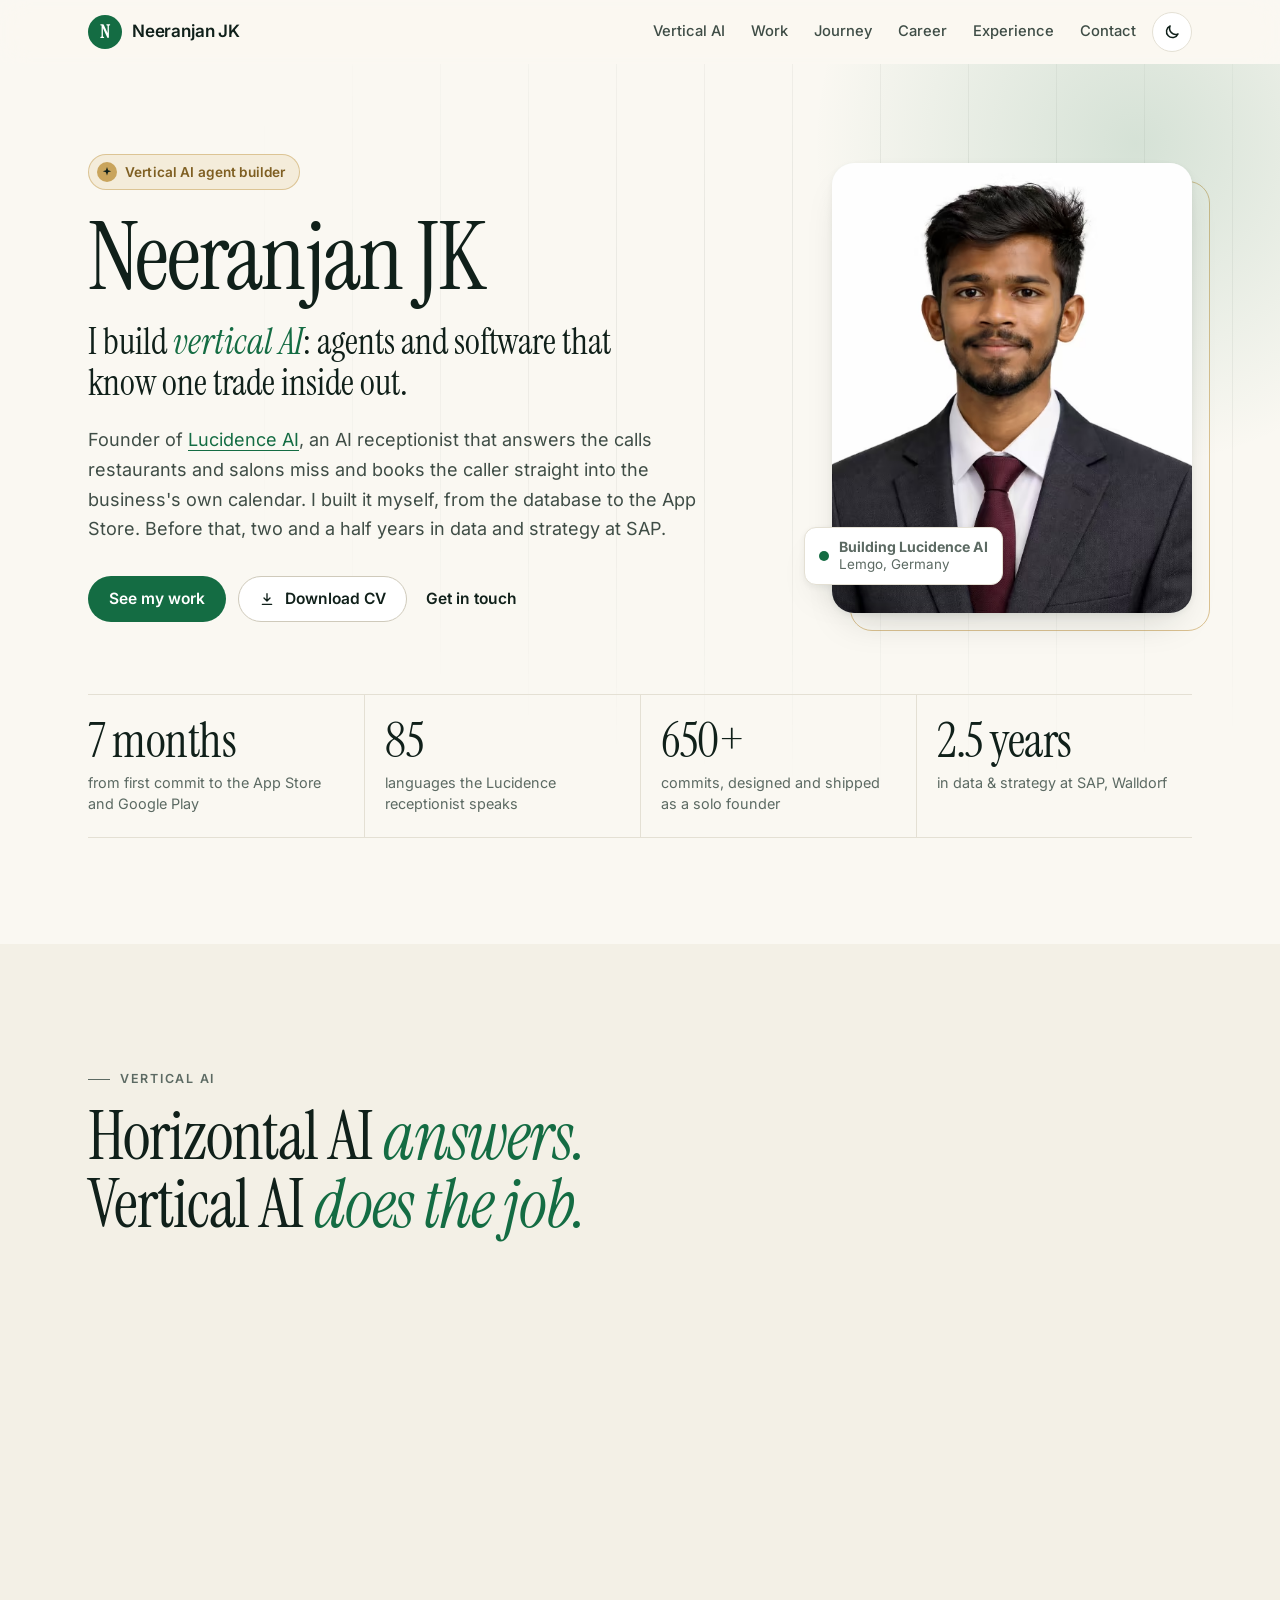
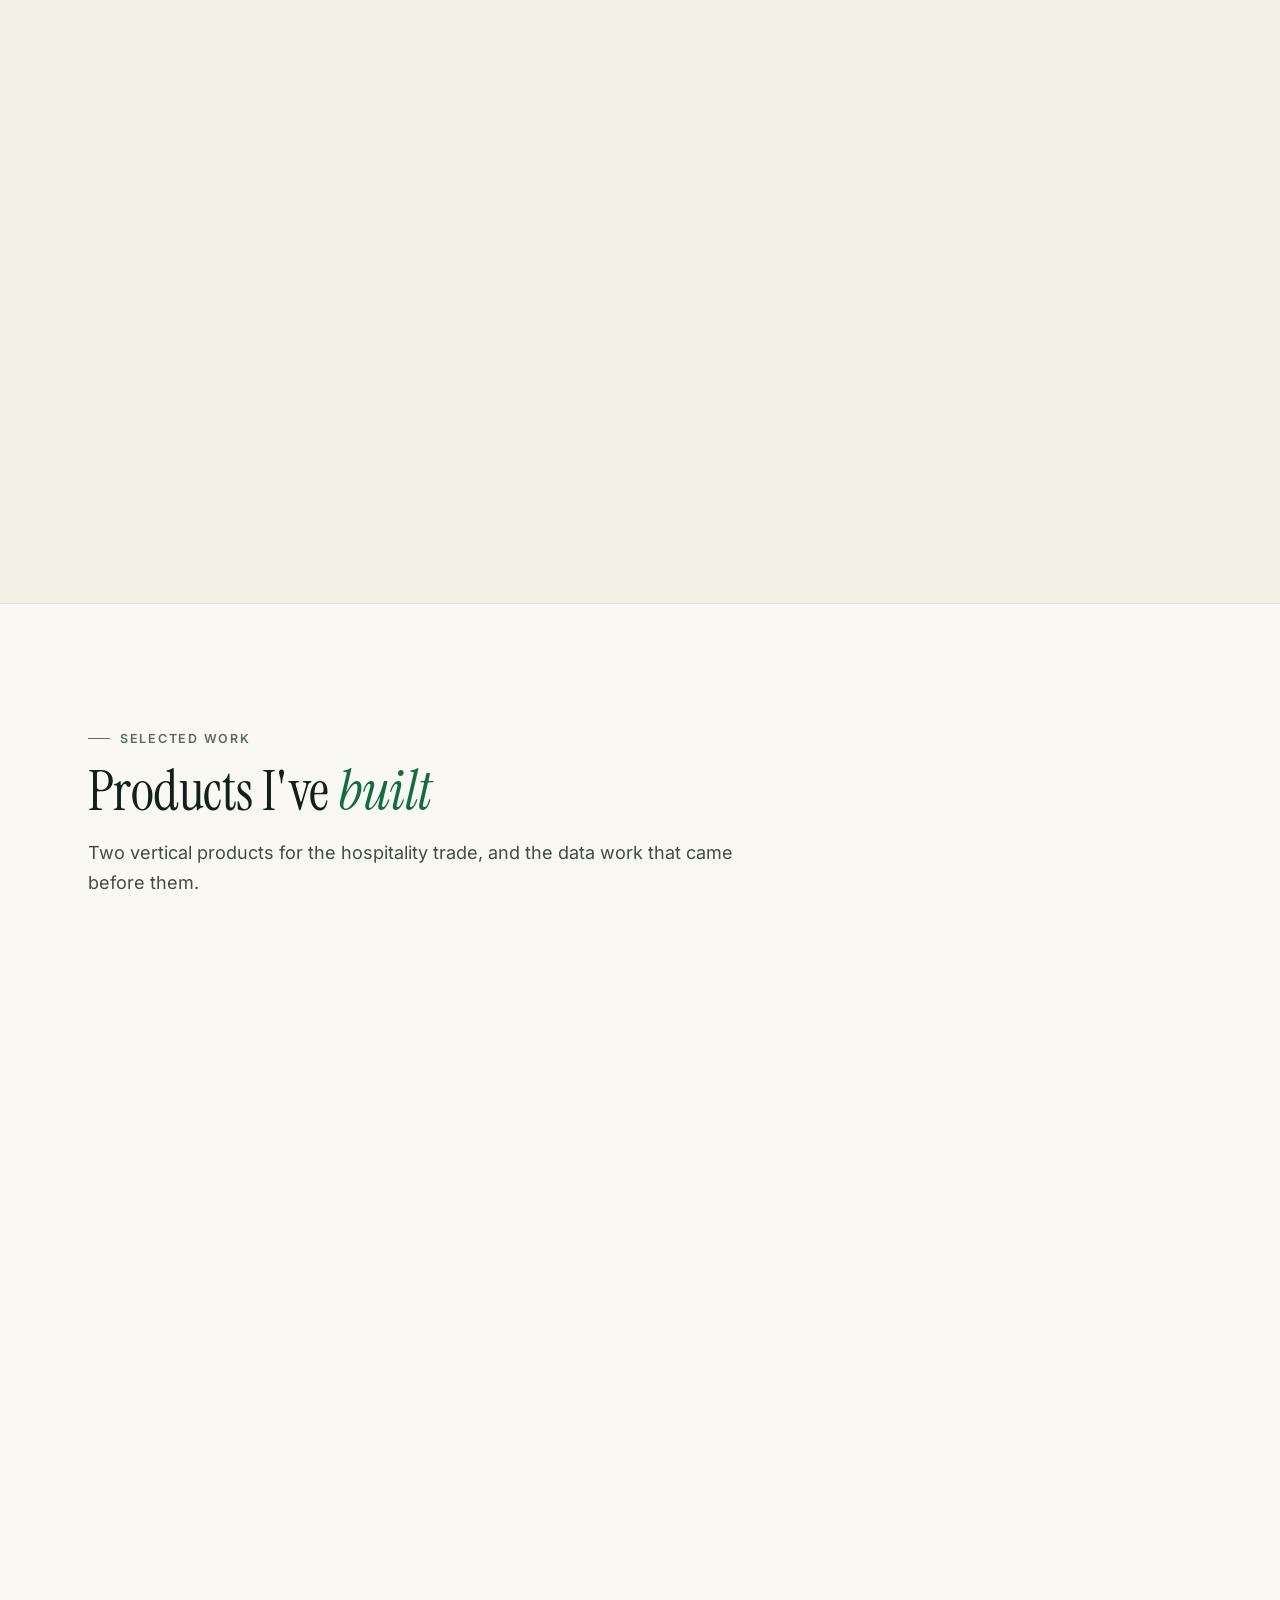
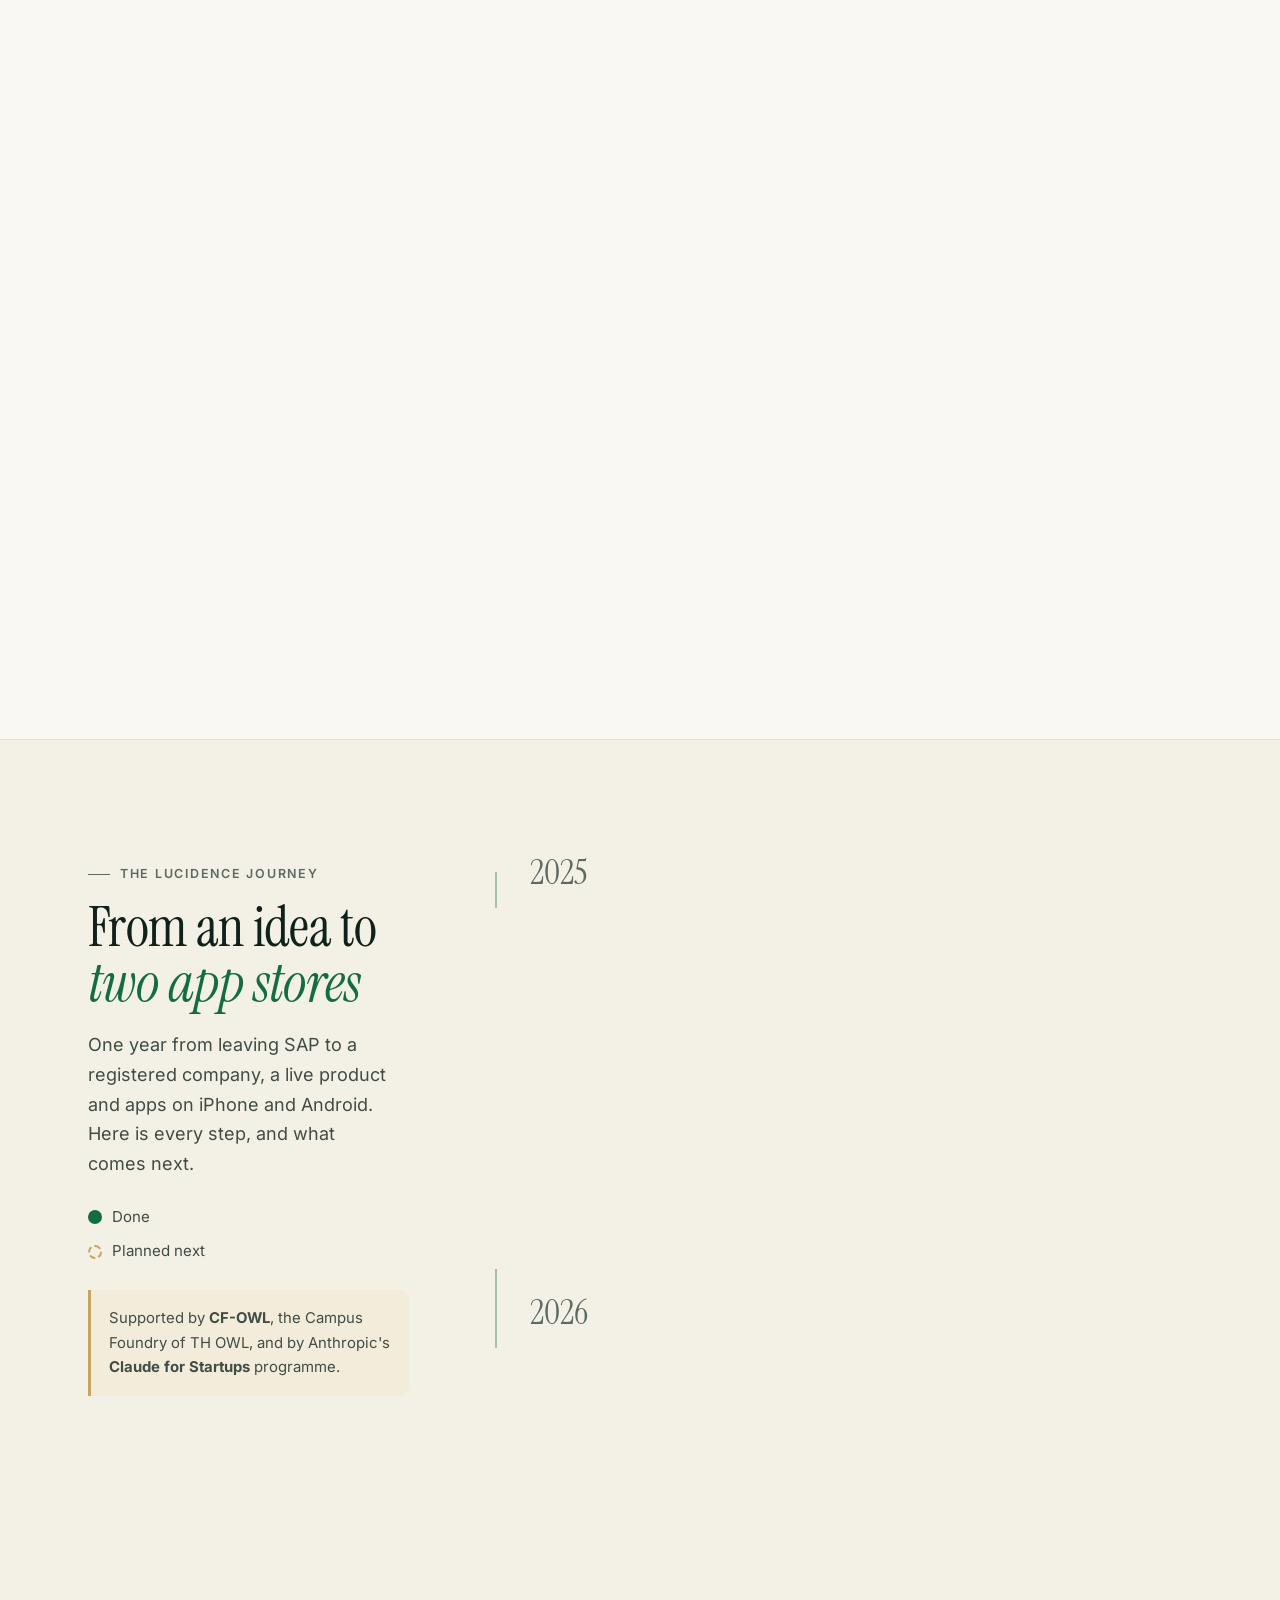
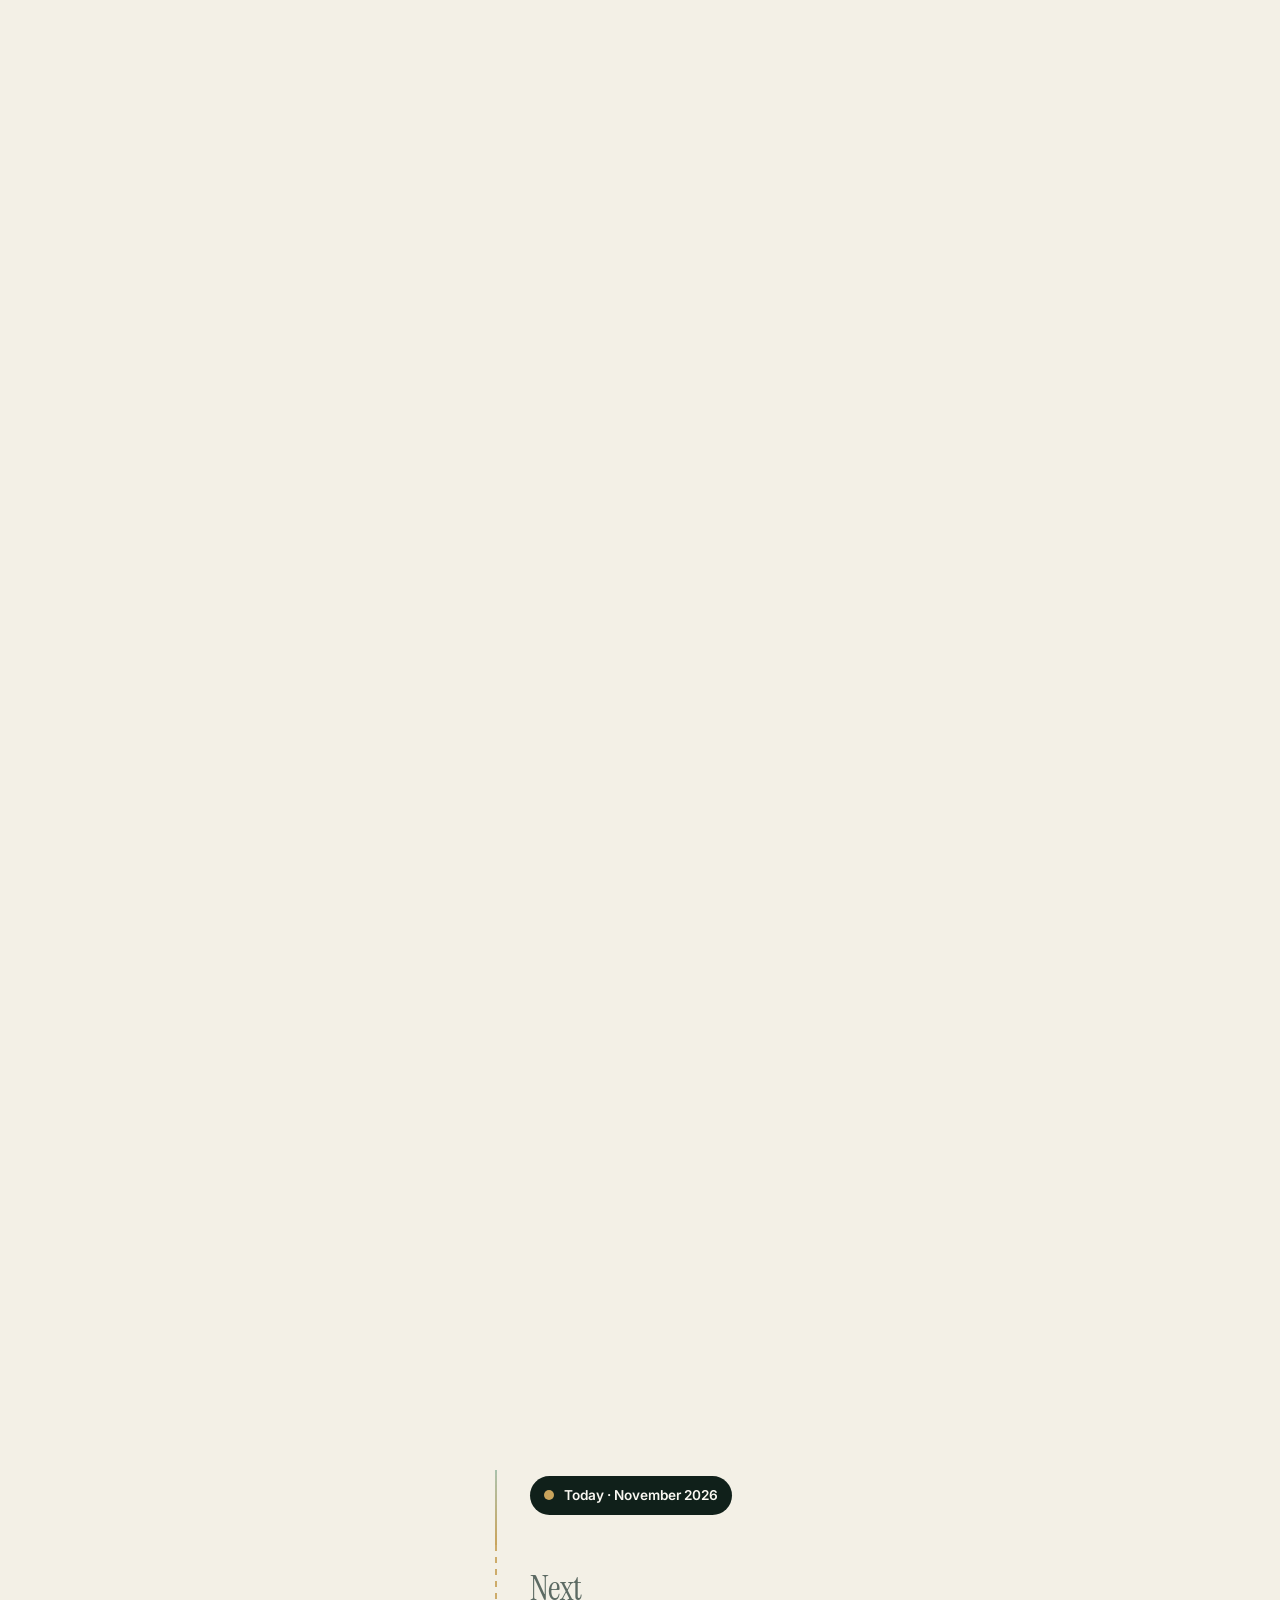
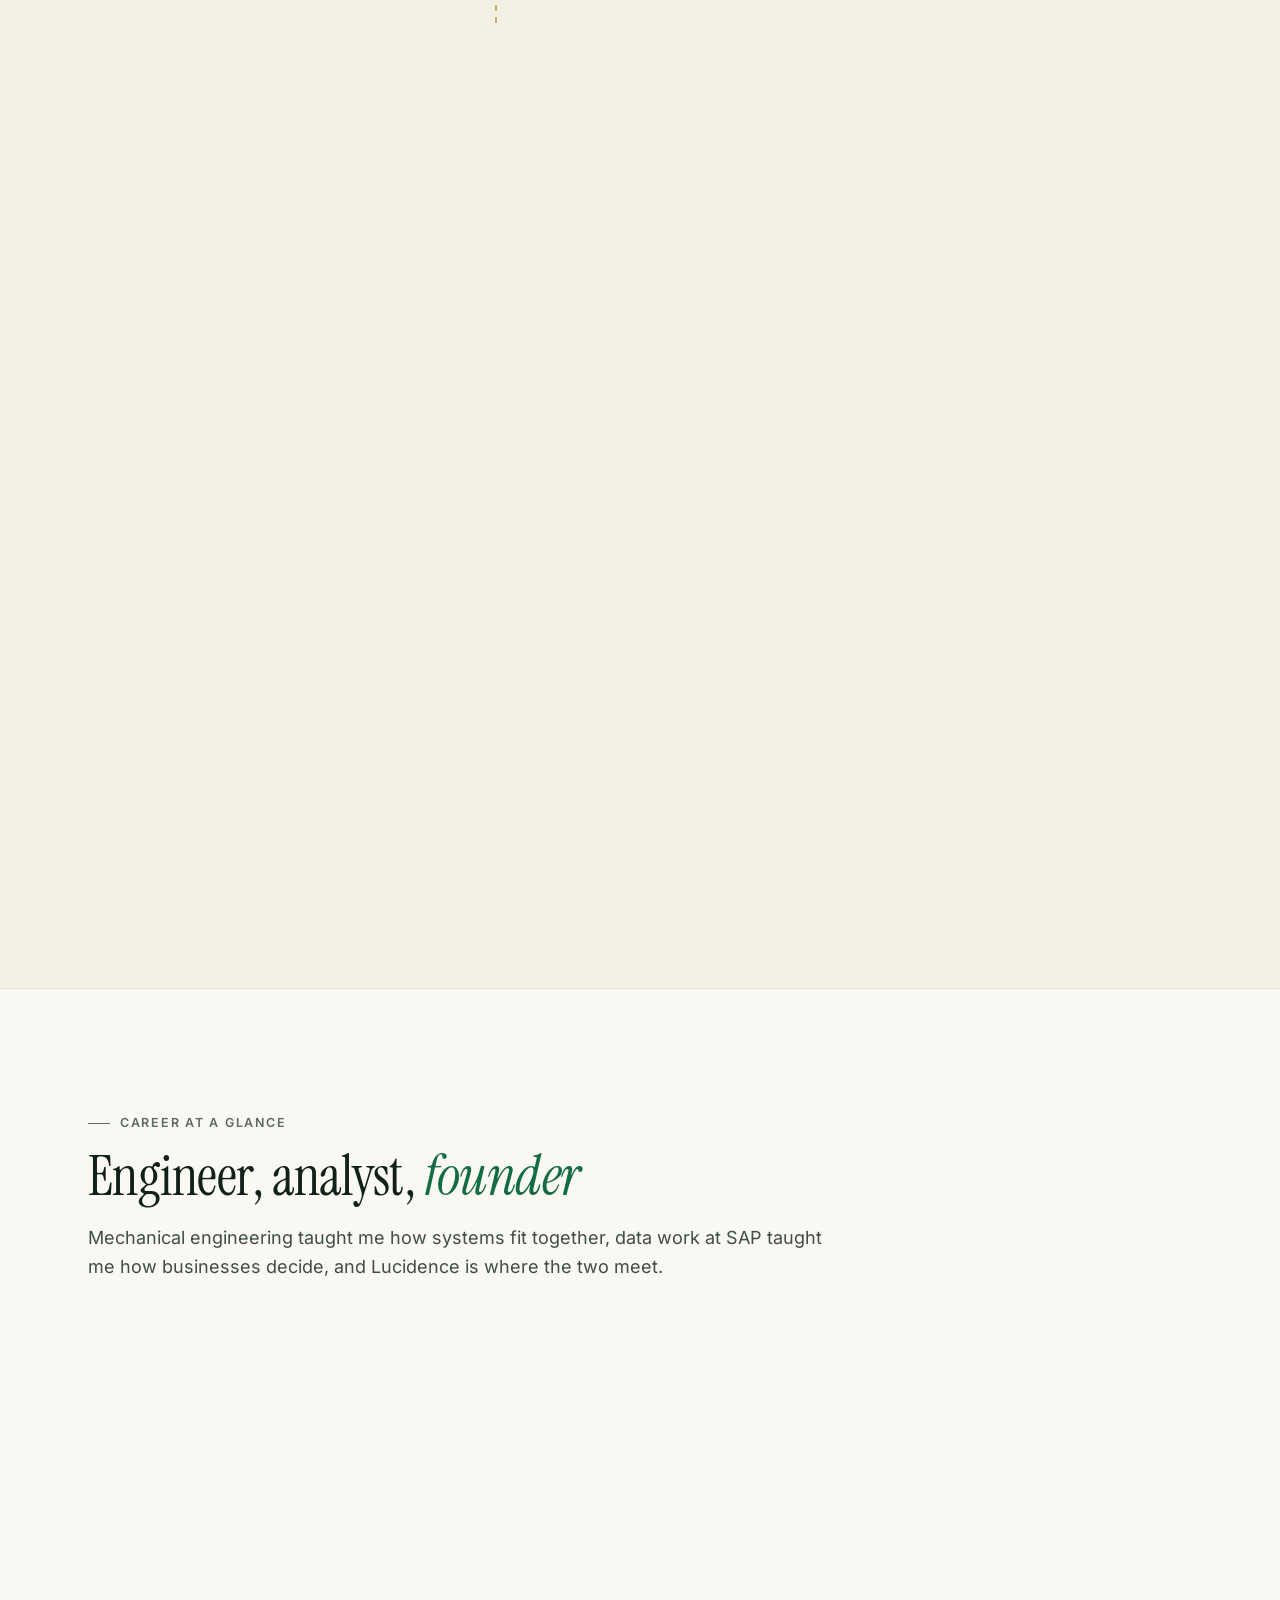
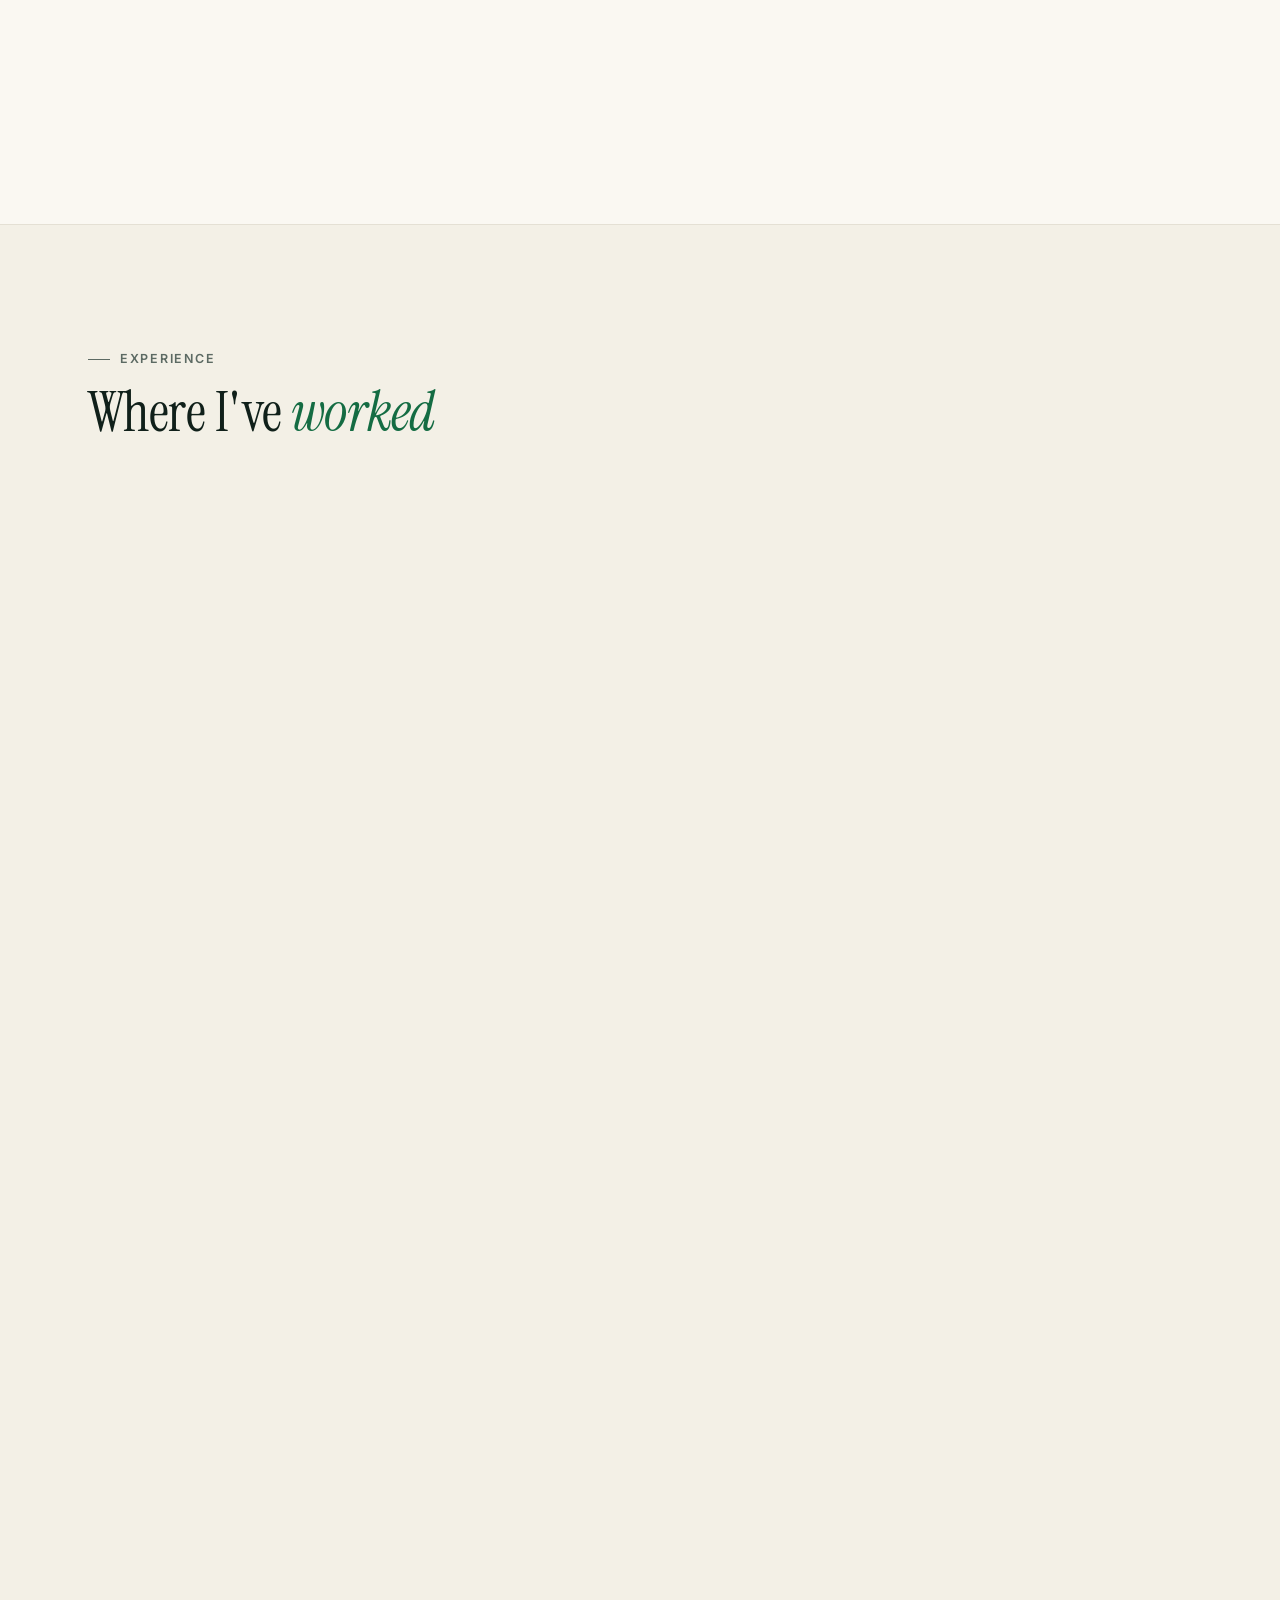
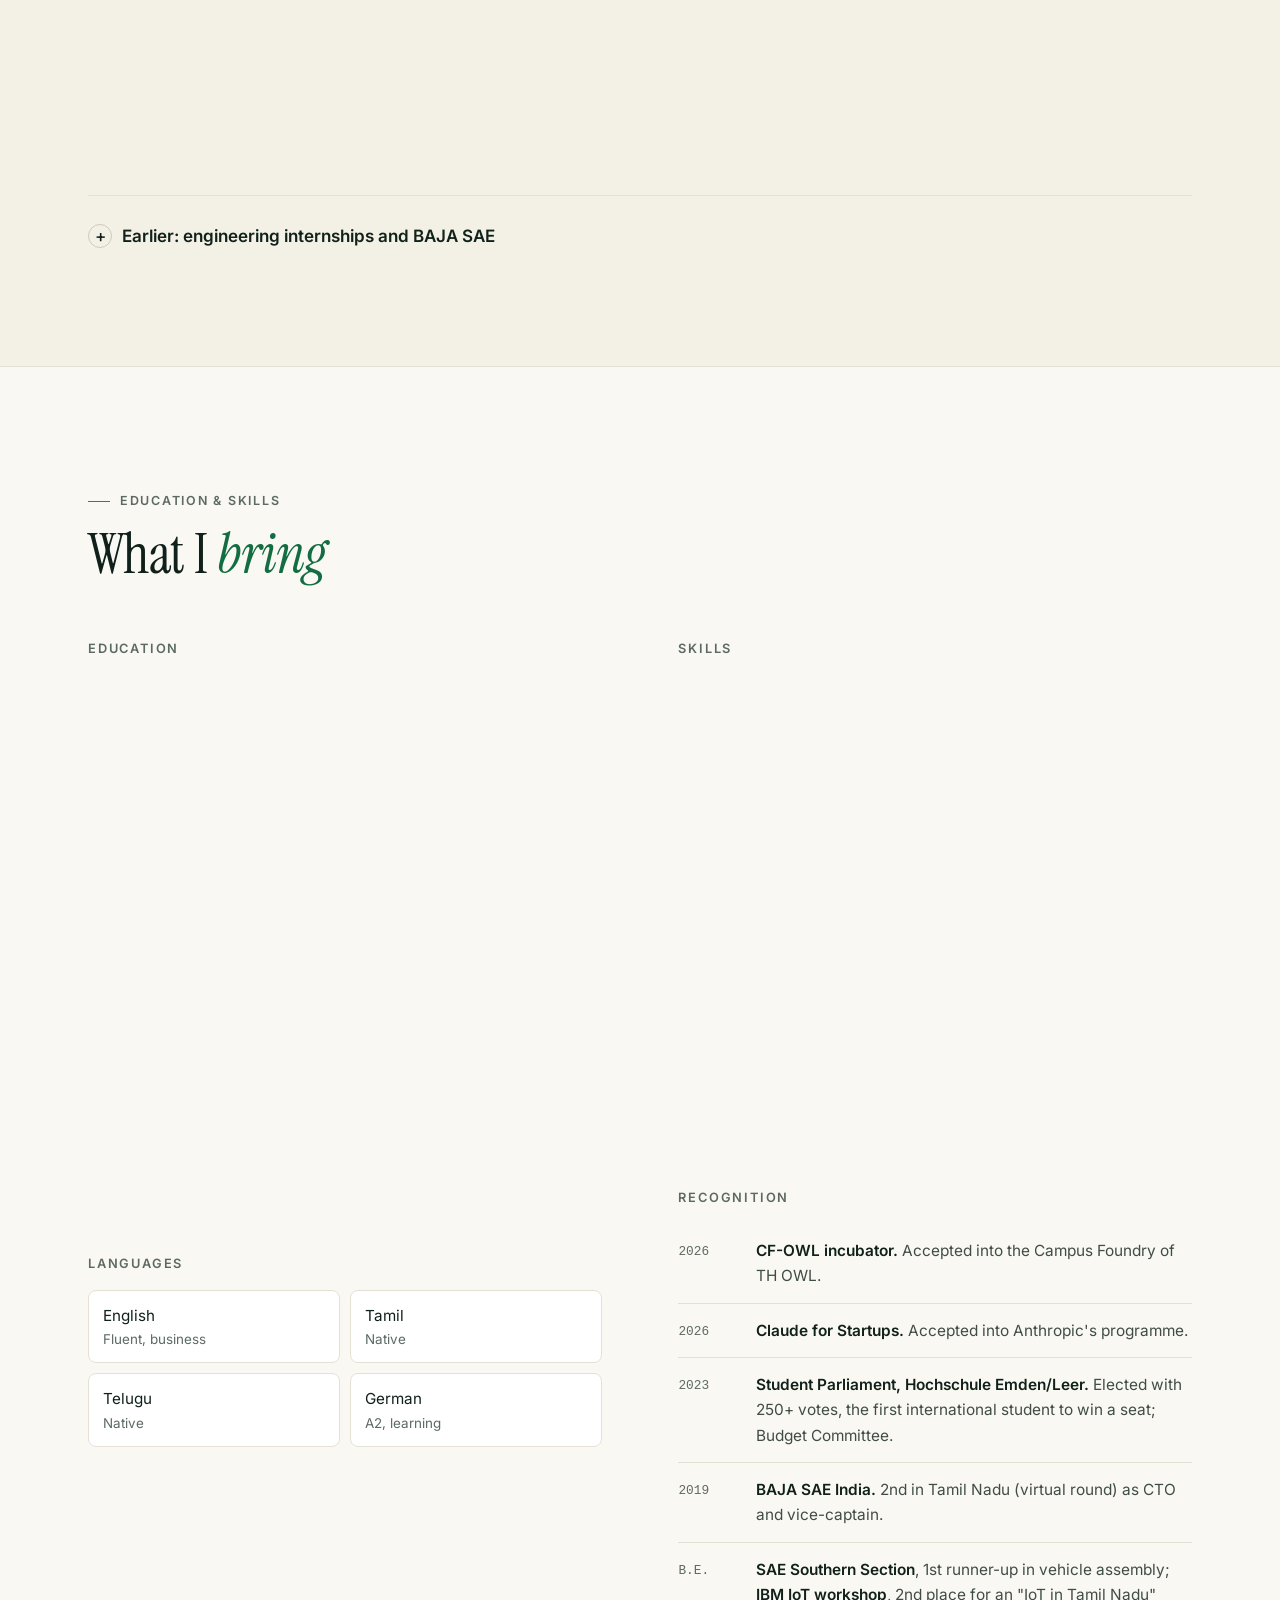
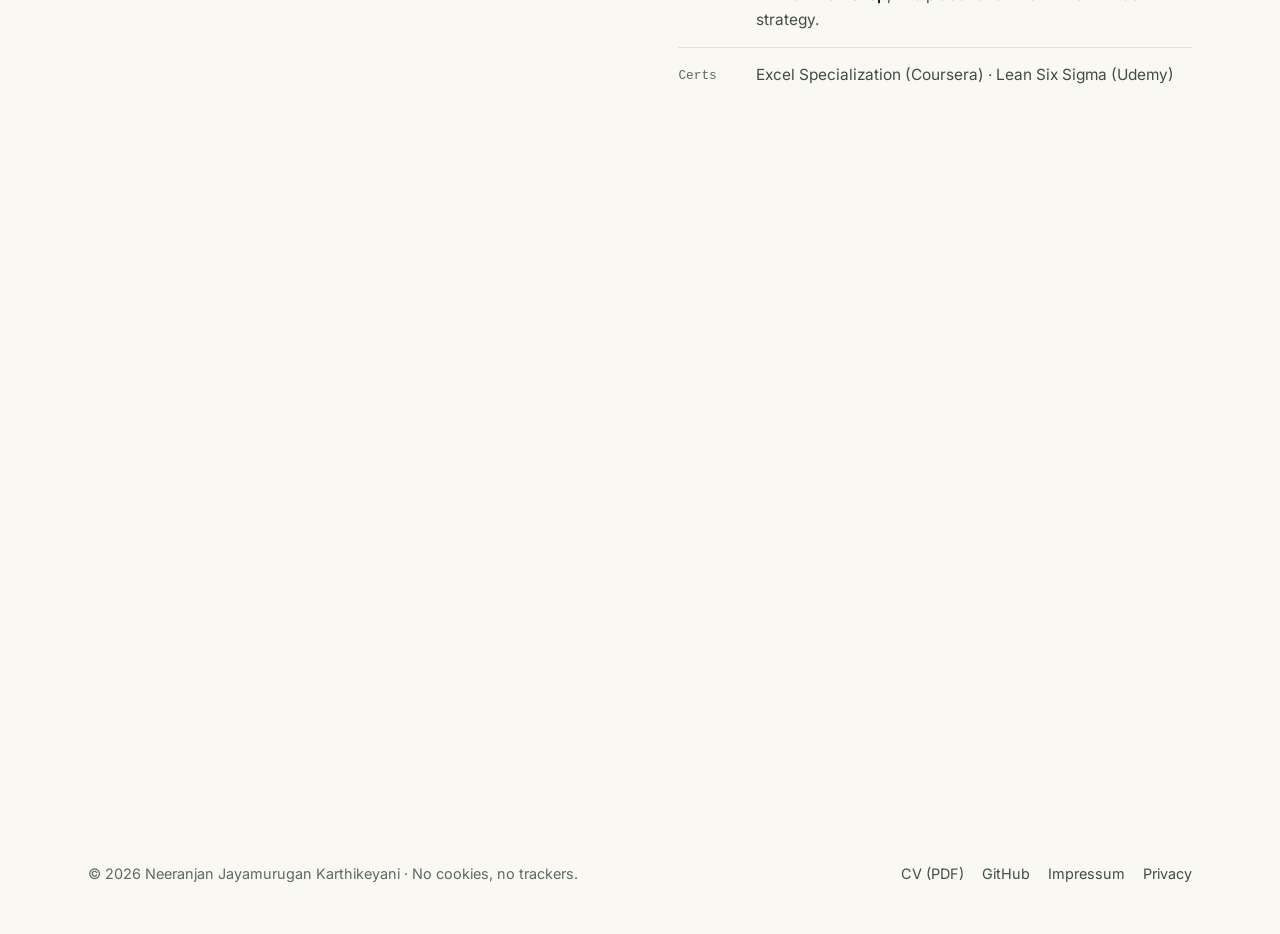
==== index.html @ 4ae1a938 "Portfolio site: vertical AI positioning, Lucidence timeline, career chart, CV Static HTML/CSS/JS for" ====
<!doctype html>
<html lang="en">
<head>
  <meta charset="utf-8">
  <meta name="viewport" content="width=device-width, initial-scale=1, viewport-fit=cover">
  <meta http-equiv="Content-Security-Policy" content="default-src 'none'; script-src 'self' 'sha256-ST+iMlYEYg/RgcJoR2MefM9xcEwOwwa83m+/302eD9g='; style-src 'self'; img-src 'self'; font-src 'self'; manifest-src 'self'; connect-src 'self'; base-uri 'none'; form-action 'none'">
  <meta name="referrer" content="strict-origin-when-cross-origin">
  <title>Neeranjan JK — Founder of Lucidence AI · Vertical AI builder</title>
  <meta name="description" content="Neeranjan JK, founder of Lucidence AI, builds vertical AI: agents that answer a business's missed calls and book them into its own calendar. Ex-SAP data analyst in Germany.">
  <meta name="author" content="Neeranjan Jayamurugan Karthikeyani">
  <link rel="canonical" href="https://jkneeranjan.github.io/">
  <meta name="color-scheme" content="light dark">
  <meta name="theme-color" content="#faf8f2" media="(prefers-color-scheme: light)">
  <meta name="theme-color" content="#0c1410" media="(prefers-color-scheme: dark)">
  <script>(function(){var d=document.documentElement;d.classList.add('js');try{var t=localStorage.getItem('theme');if(t==='light'||t==='dark'){d.setAttribute('data-theme',t);}}catch(e){}})();</script>

  <meta property="og:type" content="profile">
  <meta property="og:site_name" content="Neeranjan JK">
  <meta property="og:title" content="Neeranjan JK — Founder of Lucidence AI · Vertical AI builder">
  <meta property="og:description" content="I build vertical AI: agents and software that know one trade inside out. Lucidence answers the calls restaurants and salons miss and books them into their own calendar.">
  <meta property="og:url" content="https://jkneeranjan.github.io/">
  <meta property="og:image" content="https://jkneeranjan.github.io/assets/img/og.png">
  <meta property="og:image:width" content="1200">
  <meta property="og:image:height" content="630">
  <meta property="og:image:alt" content="Neeranjan JK — Founder of Lucidence AI, vertical AI builder">
  <meta property="og:locale" content="en_GB">
  <meta property="profile:first_name" content="Neeranjan">
  <meta property="profile:last_name" content="Jayamurugan Karthikeyani">
  <meta name="twitter:card" content="summary_large_image">
  <meta name="twitter:title" content="Neeranjan JK — Founder of Lucidence AI · Vertical AI builder">
  <meta name="twitter:description" content="Vertical AI, built end to end: Lucidence answers the calls restaurants and salons miss and books them.">
  <meta name="twitter:image" content="https://jkneeranjan.github.io/assets/img/og.png">

  <link rel="icon" href="favicon.svg" type="image/svg+xml">
  <link rel="icon" href="favicon-32.png" sizes="32x32" type="image/png">
  <link rel="apple-touch-icon" href="apple-touch-icon.png">
  <link rel="manifest" href="site.webmanifest">

  <link rel="preload" href="assets/fonts/inter-latin-wght.woff2" as="font" type="font/woff2" crossorigin>
  <link rel="preload" href="assets/fonts/instrument-serif-latin-400-normal.woff2" as="font" type="font/woff2" crossorigin>
  <link rel="stylesheet" href="assets/css/site.css">
  <script src="assets/js/site.js" defer></script>

  <script type="application/ld+json">
  {
    "@context": "https://schema.org",
    "@graph": [
      {
        "@type": "ProfilePage",
        "@id": "https://jkneeranjan.github.io/#page",
        "url": "https://jkneeranjan.github.io/",
        "name": "Neeranjan JK — Founder of Lucidence AI · Vertical AI builder",
        "inLanguage": "en",
        "dateModified": "2026-11-02",
        "mainEntity": { "@id": "https://jkneeranjan.github.io/#person" }
      },
      {
        "@type": "Person",
        "@id": "https://jkneeranjan.github.io/#person",
        "name": "Neeranjan Jayamurugan Karthikeyani",
        "alternateName": "Neeranjan JK",
        "givenName": "Neeranjan",
        "familyName": "Jayamurugan Karthikeyani",
        "jobTitle": "Founder & Managing Director",
        "description": "Founder of Lucidence AI and builder of vertical AI agents and SaaS for service businesses.",
        "url": "https://jkneeranjan.github.io/",
        "image": "https://jkneeranjan.github.io/assets/img/neeranjan-500.jpg",
        "email": "mailto:jkneeranjan@gmail.com",
        "address": { "@type": "PostalAddress", "addressLocality": "Lemgo", "addressCountry": "DE" },
        "worksFor": { "@id": "https://jkneeranjan.github.io/#lucidence" },
        "alumniOf": [
          { "@type": "CollegeOrUniversity", "name": "Hochschule Emden/Leer" },
          { "@type": "CollegeOrUniversity", "name": "Anna University" }
        ],
        "knowsAbout": ["Vertical AI", "Voice AI agents", "Vertical SaaS", "Large language models", "TypeScript", "PostgreSQL", "Business intelligence", "Machine-learning forecasting", "Power BI", "GDPR"],
        "knowsLanguage": ["en", "ta", "te", "de"],
        "sameAs": [
          "https://www.linkedin.com/in/neeranjan-jk/",
          "https://github.com/jkneeranjan"
        ]
      },
      {
        "@type": "Organization",
        "@id": "https://jkneeranjan.github.io/#lucidence",
        "name": "Lucidence AI UG (haftungsbeschränkt)",
        "alternateName": "Lucidence AI",
        "url": "https://lucidence.ai/",
        "foundingDate": "2026-08-31",
        "founder": { "@id": "https://jkneeranjan.github.io/#person" }
      }
    ]
  }
  </script>
</head>
<body>
  <a class="skip-link" href="#main">Skip to content</a>

  <svg width="0" height="0" class="visually-hidden" aria-hidden="true" focusable="false">
    <defs>
      <symbol id="i-arrow" viewBox="0 0 24 24"><path fill="none" stroke="currentColor" stroke-width="2" stroke-linecap="round" stroke-linejoin="round" d="M7 17 17 7M8 7h9v9"/></symbol>
      <symbol id="i-download" viewBox="0 0 24 24"><path fill="none" stroke="currentColor" stroke-width="2" stroke-linecap="round" stroke-linejoin="round" d="M12 4v11m0 0-4.5-4.5M12 15l4.5-4.5M5 20h14"/></symbol>
      <symbol id="i-mail" viewBox="0 0 24 24"><g fill="none" stroke="currentColor" stroke-width="2" stroke-linecap="round" stroke-linejoin="round"><rect x="3" y="5" width="18" height="14" rx="2"/><path d="m4 7 8 6 8-6"/></g></symbol>
      <symbol id="i-linkedin" viewBox="0 0 24 24"><path fill="currentColor" d="M4.98 3.5a2.5 2.5 0 1 1 0 5 2.5 2.5 0 0 1 0-5ZM3 9.75h4v11H3v-11Zm6.5 0h3.83v1.5h.06c.53-1 1.84-2.06 3.79-2.06 4.05 0 4.8 2.67 4.8 6.13v5.43h-4v-4.82c0-1.15-.02-2.63-1.6-2.63-1.6 0-1.85 1.25-1.85 2.55v4.9h-4.03v-11Z"/></symbol>
      <symbol id="i-github" viewBox="0 0 24 24"><path fill="currentColor" d="M12 2a10 10 0 0 0-3.16 19.49c.5.09.68-.22.68-.48v-1.7c-2.78.6-3.37-1.34-3.37-1.34-.45-1.16-1.11-1.47-1.11-1.47-.91-.62.07-.6.07-.6 1 .07 1.53 1.03 1.53 1.03.9 1.52 2.34 1.08 2.91.83.09-.65.35-1.08.63-1.33-2.22-.25-4.55-1.11-4.55-4.94 0-1.09.39-1.98 1.03-2.68-.1-.25-.45-1.27.1-2.64 0 0 .84-.27 2.75 1.02a9.56 9.56 0 0 1 5 0c1.91-1.29 2.75-1.02 2.75-1.02.55 1.37.2 2.39.1 2.64.64.7 1.03 1.59 1.03 2.68 0 3.84-2.34 4.68-4.57 4.93.36.31.68.92.68 1.85v2.74c0 .27.18.58.69.48A10 10 0 0 0 12 2Z"/></symbol>
      <symbol id="i-sun" viewBox="0 0 24 24"><g fill="none" stroke="currentColor" stroke-width="2" stroke-linecap="round"><circle cx="12" cy="12" r="4"/><path d="M12 2v2M12 20v2M4.93 4.93l1.41 1.41M17.66 17.66l1.41 1.41M2 12h2M20 12h2M4.93 19.07l1.41-1.41M17.66 6.34l1.41-1.41"/></g></symbol>
      <symbol id="i-moon" viewBox="0 0 24 24"><path fill="none" stroke="currentColor" stroke-width="2" stroke-linecap="round" stroke-linejoin="round" d="M20 14.5A8 8 0 0 1 9.5 4a8 8 0 1 0 10.5 10.5Z"/></symbol>
      <symbol id="i-menu" viewBox="0 0 24 24"><path fill="none" stroke="currentColor" stroke-width="2" stroke-linecap="round" d="M4 7h16M4 12h16M4 17h16"/></symbol>
      <symbol id="i-phone" viewBox="0 0 24 24"><path fill="none" stroke="currentColor" stroke-width="2" stroke-linecap="round" stroke-linejoin="round" d="M5 4h4l2 5-2.5 1.5a11 11 0 0 0 5 5L15 13l5 2v4a2 2 0 0 1-2 2A16 16 0 0 1 3 6a2 2 0 0 1 2-2Z"/></symbol>
      <symbol id="i-spark" viewBox="0 0 24 24"><path fill="currentColor" d="M12 2l2.2 6.3L20.5 10.5l-6.3 2.2L12 19l-2.2-6.3L3.5 10.5l6.3-2.2L12 2Z"/></symbol>
      <symbol id="i-calendar" viewBox="0 0 24 24"><g fill="none" stroke="currentColor" stroke-width="2" stroke-linecap="round" stroke-linejoin="round"><rect x="3" y="5" width="18" height="16" rx="2"/><path d="M16 3v4M8 3v4M3 10h18"/></g></symbol>
      <symbol id="i-message" viewBox="0 0 24 24"><path fill="none" stroke="currentColor" stroke-width="2" stroke-linecap="round" stroke-linejoin="round" d="M21 12a8 8 0 0 1-11.6 7.1L4 20l1-4.6A8 8 0 1 1 21 12Z"/></symbol>
      <symbol id="i-mobile" viewBox="0 0 24 24"><g fill="none" stroke="currentColor" stroke-width="2" stroke-linecap="round" stroke-linejoin="round"><rect x="6" y="2" width="12" height="20" rx="2.5"/><path d="M11 18h2"/></g></symbol>
      <symbol id="i-receipt" viewBox="0 0 24 24"><path fill="none" stroke="currentColor" stroke-width="2" stroke-linecap="round" stroke-linejoin="round" d="M6 2h12v20l-3-2-3 2-3-2-3 2V2Zm3 6h6m-6 4h6m-6 4h4"/></symbol>
      <symbol id="i-wave" viewBox="0 0 24 24"><path fill="none" stroke="currentColor" stroke-width="2" stroke-linecap="round" d="M3 12h2M7 8v8M11 5v14M15 8v8M19 10v4M21 12h0"/></symbol>
    </defs>
  </svg>

  <header class="site-header" id="top">
    <div class="container">
      <a class="brand" href="#main" aria-label="Neeranjan JK — back to top">
        <span class="brand-mark" aria-hidden="true">N</span>
        <span>Neeranjan JK</span>
      </a>
      <nav class="nav" aria-label="Main">
        <ul class="nav-list" id="nav-list">
          <li><a href="#vertical">Vertical AI</a></li>
          <li><a href="#work">Work</a></li>
          <li><a href="#journey">Journey</a></li>
          <li><a href="#career">Career</a></li>
          <li><a href="#experience">Experience</a></li>
          <li><a href="#contact">Contact</a></li>
        </ul>
        <button class="icon-btn theme-toggle" type="button" aria-label="Switch to dark theme">
          <svg class="icon-moon" aria-hidden="true"><use href="#i-moon"/></svg>
          <svg class="icon-sun" aria-hidden="true"><use href="#i-sun"/></svg>
        </button>
        <button class="icon-btn menu-toggle" type="button" aria-expanded="false" aria-controls="nav-list" aria-label="Open menu">
          <svg aria-hidden="true"><use href="#i-menu"/></svg>
        </button>
      </nav>
    </div>
  </header>

  <main id="main">
    <!-- ============ HERO ============ -->
    <section class="hero" aria-labelledby="hero-title">
      <div class="container">
        <div class="hero-grid">
          <div>
            <span class="badge"><span class="badge-dot" aria-hidden="true"><svg><use href="#i-spark"/></svg></span>Vertical AI agent builder</span>
            <h1 id="hero-title">Neeranjan JK</h1>
            <p class="hero-tagline">I build <em>vertical AI</em>: agents and software that know one trade inside out.</p>
            <p class="hero-lead">Founder of <a href="https://lucidence.ai/en" rel="noopener">Lucidence AI</a>, an AI receptionist that answers the calls restaurants and salons miss and books the caller straight into the business's own calendar. I built it myself, from the database to the App Store. Before that, two and a half years in data and strategy at SAP.</p>
            <div class="hero-actions">
              <a class="btn btn--primary" href="#work">See my work</a>
              <a class="btn btn--ghost" href="cv/Neeranjan-JK-CV.pdf" download>
                <svg aria-hidden="true"><use href="#i-download"/></svg>Download CV <span class="visually-hidden">(PDF)</span>
              </a>
              <a class="btn btn--quiet" href="#contact">Get in touch</a>
            </div>
          </div>
          <figure class="portrait">
            <div class="portrait-frame">
              <picture>
                <source type="image/avif" srcset="assets/img/neeranjan-320.avif 320w, assets/img/neeranjan-500.avif 500w" sizes="(max-width: 900px) 148px, 360px">
                <img src="assets/img/neeranjan-500.jpg" srcset="assets/img/neeranjan-320.jpg 320w, assets/img/neeranjan-500.jpg 500w" sizes="(max-width: 900px) 148px, 360px" width="500" height="625" alt="Portrait of Neeranjan JK in a dark suit and burgundy tie" fetchpriority="high" decoding="async">
              </picture>
            </div>
            <figcaption class="portrait-card">
              <span class="pulse" aria-hidden="true"></span>
              <span><strong>Building Lucidence AI</strong><span>Lemgo, Germany</span></span>
            </figcaption>
          </figure>
        </div>

        <dl class="facts">
          <div class="fact" data-reveal>
            <dt class="visually-hidden">Time to launch</dt>
            <dd><div class="fact-value">7 months</div><div class="fact-label">from first commit to the App Store and Google Play</div></dd>
          </div>
          <div class="fact" data-reveal>
            <dt class="visually-hidden">Languages</dt>
            <dd><div class="fact-value">85</div><div class="fact-label">languages the Lucidence receptionist speaks</div></dd>
          </div>
          <div class="fact" data-reveal>
            <dt class="visually-hidden">Commits</dt>
            <dd><div class="fact-value">650+</div><div class="fact-label">commits, designed and shipped as a solo founder</div></dd>
          </div>
          <div class="fact" data-reveal>
            <dt class="visually-hidden">Industry experience</dt>
            <dd><div class="fact-value">2.5 years</div><div class="fact-label">in data &amp; strategy at SAP, Walldorf</div></dd>
          </div>
        </dl>
      </div>
    </section>

    <!-- ============ VERTICAL AI ============ -->
    <section class="section section--tint" id="vertical" aria-labelledby="vertical-title">
      <div class="container">
        <span class="eyebrow">Vertical AI</span>
        <h2 class="thesis" id="vertical-title">Horizontal AI <em>answers.</em> Vertical AI <em>does the job.</em></h2>

        <div class="vertical-grid">
          <div class="vertical-copy" data-reveal>
            <p>A general assistant can hold a conversation. A restaurant needs one that knows table 4 seats five, the kitchen closes at 22:00 and a party of ten needs a call back from the owner.</p>
            <p>That knowledge (the trade's data model, its rules, its daily workflow) is the product. The AI is the interface to it. So I build one industry at a time, and the whole stack for it.</p>

            <ol class="principles">
              <li class="principle">
                <span class="principle-num" aria-hidden="true">01</span>
                <h3>Own the record, not the minutes</h3>
                <p>Every answered call writes a real reservation into the business's own book. After a few weeks that book is how the business runs, and that is what keeps a customer, not the voice.</p>
              </li>
              <li class="principle">
                <span class="principle-num" aria-hidden="true">02</span>
                <h3>Encode the trade's rules in code</h3>
                <p>Table capacity and floor plans, one calendar per stylist, German fiscal law at the till, GDPR and consent before any call is recorded. Rules live in code and tests, not only in a prompt.</p>
              </li>
              <li class="principle">
                <span class="principle-num" aria-hidden="true">03</span>
                <h3>Ship the whole stack</h3>
                <p>Voice agent, telephony, booking engine, web dashboard, iPhone and Android apps, CI and compliance. One person, one codebase, live in production.</p>
              </li>
            </ol>
          </div>

          <figure class="stack" data-reveal aria-labelledby="stack-title">
            <figcaption>
              <div class="stack-title" id="stack-title">One trade, the whole stack</div>
              <div class="stack-sub">What happens when a restaurant misses a call, and who built each layer.</div>
            </figcaption>
            <ol class="stack-list">
              <li class="stack-item">
                <span class="stack-node" aria-hidden="true"><svg><use href="#i-phone"/></svg></span>
                <span class="stack-text"><strong>The call nobody picks up</strong><span>The carrier forwards missed and busy calls</span></span>
                <span class="tag">Lucidence</span>
              </li>
              <li class="stack-item">
                <span class="stack-node" aria-hidden="true"><svg><use href="#i-wave"/></svg></span>
                <span class="stack-text"><strong>Voice agent</strong><span>Answers in the caller's language and uses the booking tools</span></span>
                <span class="tag">Lucidence</span>
              </li>
              <li class="stack-item">
                <span class="stack-node" aria-hidden="true"><svg><use href="#i-calendar"/></svg></span>
                <span class="stack-text"><strong>Booking engine</strong><span>Real tables, opening hours, party sizes, stylists</span></span>
                <span class="tag">Lucidence</span>
              </li>
              <li class="stack-item">
                <span class="stack-node" aria-hidden="true"><svg><use href="#i-message"/></svg></span>
                <span class="stack-text"><strong>Guest follow-up</strong><span>SMS confirmation, reminder, review request</span></span>
                <span class="tag">Lucidence</span>
              </li>
              <li class="stack-item">
                <span class="stack-node" aria-hidden="true"><svg><use href="#i-mobile"/></svg></span>
                <span class="stack-text"><strong>Owner app</strong><span>Bookings, transcripts and callbacks on iPhone, Android and web</span></span>
                <span class="tag">Lucidence</span>
              </li>
              <li class="stack-item stack-item--till">
                <span class="stack-node" aria-hidden="true"><svg><use href="#i-receipt"/></svg></span>
                <span class="stack-text"><strong>The till</strong><span>The POS pulls the reservation through our API</span></span>
                <span class="tag tag--brass">Bonwerk</span>
              </li>
            </ol>
          </figure>
        </div>
      </div>
    </section>

    <!-- ============ WORK ============ -->
    <section class="section" id="work" aria-labelledby="work-title">
      <div class="container">
        <div class="section-head">
          <span class="eyebrow">Selected work</span>
          <h2 id="work-title">Products I've <em>built</em></h2>
          <p>Two vertical products for the hospitality trade, and the data work that came before them.</p>
        </div>

        <div class="work-grid">
          <article class="card card--feature" data-reveal aria-labelledby="w-lucidence">
            <div>
              <div class="card-top">
                <span class="card-kicker">Founder · sole engineer · 2025 – today</span>
                <span class="tag">Live · iPhone &amp; Android</span>
              </div>
              <h3 id="w-lucidence">Lucidence AI</h3>
              <p class="card-lead">An AI receptionist and booking book for restaurants and salons. When nobody picks up, the call goes to the AI. It books against the business's real tables, opening hours and stylists, in the caller's language, and puts everything into the owner's app.</p>
              <ul class="card-list">
                <li>Speaks 85 languages; books, moves and cancels appointments through tool calls into the business's own calendar</li>
                <li>Restaurant capacity model (tables, floor plan, party size); one calendar per stylist for salons</li>
                <li>SMS confirmation, reminder and review request; call summaries and callback requests for the owner</li>
                <li>Platform rules a business can't override, screening of the owner's instructions, card numbers and IBANs redacted, every call checked afterwards</li>
                <li>Multi-tenant PostgreSQL with automated cross-tenant isolation tests; about 490 server tests plus browser tests on every pull request</li>
              </ul>
            </div>
            <div class="feature-side">
              <div class="metric-row">
                <div class="metric"><b>3</b><span>platforms (web, iPhone, Android) from one codebase</span></div>
                <div class="metric"><b>~490</b><span>automated server tests in CI</span></div>
                <div class="metric"><b>42</b><span>database tables, every row scoped to one business</span></div>
                <div class="metric"><b>2</b><span>first design partners live on real calls</span></div>
              </div>
              <ul class="chips" aria-label="Technology">
                <li>TypeScript</li><li>React 19</li><li>Express 5</li><li>PostgreSQL</li><li>Drizzle</li><li>Capacitor</li><li>ElevenLabs</li><li>Claude</li><li>Twilio</li><li>Render (Frankfurt)</li>
              </ul>
              <p class="card-note card-note--tight">Built solo, with Claude Code as my pair programmer.</p>
              <div class="card-links store-links">
                <a href="https://lucidence.ai/en" rel="noopener">lucidence.ai <svg aria-hidden="true"><use href="#i-arrow"/></svg></a>
                <a href="https://apps.apple.com/de/app/lucidence-ai/id6822741566" rel="noopener">App Store <svg aria-hidden="true"><use href="#i-arrow"/></svg></a>
                <a href="https://play.google.com/store/apps/details?id=ai.lucidence.app" rel="noopener">Google Play <svg aria-hidden="true"><use href="#i-arrow"/></svg></a>
              </div>
            </div>
          </article>

          <article class="card" data-reveal aria-labelledby="w-bonwerk">
            <div class="card-top">
              <span class="card-kicker">Vertical SaaS · 2026</span>
              <span class="tag tag--brass">Built · pre-launch</span>
            </div>
            <h3 id="w-bonwerk">Bonwerk POS</h3>
            <p class="card-lead">An offline-first till for German restaurants that keeps working when the internet doesn't.</p>
            <ul class="card-list">
              <li>One hub, many tablets: waiter, billing, kitchen display and admin as installable web apps</li>
              <li>Built for German fiscal law: TSE signing interface and DSFinV-K tax export</li>
              <li>Pulls Lucidence reservations through its integration API, so the phone call and the receipt are one system</li>
              <li>241 automated tests</li>
            </ul>
            <ul class="chips" aria-label="Technology"><li>Node.js</li><li>Express</li><li>SQLite</li><li>PWA</li></ul>
            <p class="card-note">Private repository. Next: a certified TSE and the first installation.</p>
          </article>

          <article class="card" data-reveal aria-labelledby="w-forecast">
            <div class="card-top">
              <span class="card-kicker">SAP SE · thesis project</span>
              <span class="tag tag--muted">Published on SAP BTP</span>
            </div>
            <h3 id="w-forecast">Partner capacity forecasting</h3>
            <p class="card-lead">A machine-learning model that forecasts project inflow and consultant demand three years ahead across the SAP SuccessFactors partner ecosystem.</p>
            <ul class="card-list">
              <li>Users can override a recommendation without losing the model's logic</li>
              <li>Used for workforce planning and to show skill gaps per module</li>
            </ul>
            <ul class="chips" aria-label="Technology"><li>Python</li><li>Machine learning</li><li>SAP BTP</li><li>SAP Analytics Cloud</li></ul>
          </article>

          <article class="card" data-reveal aria-labelledby="w-film">
            <div class="card-top">
              <span class="card-kicker">Side build · 2026</span>
              <span class="tag tag--muted">Tooling</span>
            </div>
            <h3 id="w-film">A $0 film studio</h3>
            <p class="card-lead">A video pipeline that runs entirely on my laptop and produced Lucidence's eight marketing films.</p>
            <ul class="card-list">
              <li>Open-weight video models for footage, Three.js for 3D product scenes</li>
              <li>Real product UI captured with Playwright; ffmpeg for the edit; AI voice-over, music and sound</li>
            </ul>
            <ul class="chips" aria-label="Technology"><li>Video diffusion</li><li>Three.js</li><li>Playwright</li><li>ffmpeg</li></ul>
          </article>
        </div>
      </div>
    </section>

    <!-- ============ JOURNEY ============ -->
    <section class="section section--tint" id="journey" aria-labelledby="journey-title">
      <div class="container journey">
        <div class="journey-aside">
          <div class="section-head">
            <span class="eyebrow">The Lucidence journey</span>
            <h2 id="journey-title">From an idea to <em>two app stores</em></h2>
            <p>One year from leaving SAP to a registered company, a live product and apps on iPhone and Android. Here is every step, and what comes next.</p>
          </div>
          <ul class="legend" aria-label="Legend">
            <li><span class="legend-dot legend-dot--done" aria-hidden="true"></span>Done</li>
            <li><span class="legend-dot legend-dot--next" aria-hidden="true"></span>Planned next</li>
          </ul>
          <p class="support-note">Supported by <strong>CF-OWL</strong>, the Campus Foundry of TH OWL, and by Anthropic's <strong>Claude for Startups</strong> programme.</p>
        </div>

        <ol class="timeline">
          <li class="tl-year" aria-hidden="true">2025</li>
          <li class="tl-item" data-reveal>
            <span class="tl-dot" aria-hidden="true"></span>
            <time class="tl-date" datetime="2025-10">Oct 2025</time>
            <h3>Left SAP to build a company</h3>
            <p>After two and a half years in data and strategy at SAP in Walldorf, I left to build a company of my own in Germany.</p>
          </li>
          <li class="tl-item tl-item--key" data-reveal>
            <span class="tl-dot" aria-hidden="true"></span>
            <time class="tl-date" datetime="2025-11">Nov 2025</time>
            <h3>The idea</h3>
            <p>New to Germany, I couldn't book a doctor by phone: nobody answered, or nobody understood me. Restaurants run by people like me had the mirror image: a German caller reaches the kitchen, or nobody at all. Lucidence starts as an AI that answers the calls small businesses miss, and books them.</p>
            <span class="tag">Idea</span>
          </li>

          <li class="tl-year" aria-hidden="true">2026</li>
          <li class="tl-item" data-reveal>
            <span class="tl-dot" aria-hidden="true"></span>
            <time class="tl-date" datetime="2026-02">Feb 2026</time>
            <h3>Back to university, on purpose</h3>
            <p>Started the M.Sc. Applied Entrepreneurship at TH OWL in Lemgo. Lucidence became my course project, so studying and building are the same work.</p>
            <span class="tag tag--muted">Education</span>
          </li>
          <li class="tl-item" data-reveal>
            <span class="tl-dot" aria-hidden="true"></span>
            <time class="tl-date" datetime="2026-03-15">15 Mar 2026</time>
            <h3>First commit</h3>
            <p>The first version ran in production in Frankfurt the next day. The voice agent, the booking engine and the apps all grew from this one codebase.</p>
            <span class="tag">Product</span>
          </li>
          <li class="tl-item tl-item--key" data-reveal>
            <span class="tl-dot" aria-hidden="true"></span>
            <time class="tl-date" datetime="2026-05-01">1 May 2026</time>
            <h3>First design partner</h3>
            <p>An Indian restaurant in Heidelberg signed a letter of intent before the product could take a single real call.</p>
            <span class="tag">Customers</span>
          </li>
          <li class="tl-item" data-reveal>
            <span class="tl-dot" aria-hidden="true"></span>
            <time class="tl-date" datetime="2026-05-12">12 May 2026</time>
            <h3>Accepted into CF-OWL</h3>
            <p>TH OWL's Campus Foundry took Lucidence into its incubator: coaching, workshops and a workspace in Lemgo.</p>
            <span class="tag tag--muted">Support</span>
          </li>
          <li class="tl-item" data-reveal>
            <span class="tl-dot" aria-hidden="true"></span>
            <time class="tl-date" datetime="2026-07">Jul 2026</time>
            <h3>Real tables, not just time slots</h3>
            <p>The booking engine learned restaurant capacity: tables, floor plans, party sizes. A group too big for any table becomes a callback for the owner instead of a dead end. The Bonwerk till started pulling reservations through our API.</p>
            <span class="tag">Product</span>
          </li>
          <li class="tl-item tl-item--key" data-reveal>
            <span class="tl-dot" aria-hidden="true"></span>
            <time class="tl-date" datetime="2026-08-31">31 Aug 2026</time>
            <h3>Lucidence AI UG is registered</h3>
            <p>Notarised on 13 August and entered in the commercial register at the Amtsgericht Lemgo (HRB 12114) on 31 August. I am the founder and managing director.</p>
            <span class="tag">Company</span>
          </li>
          <li class="tl-item" data-reveal>
            <span class="tl-dot" aria-hidden="true"></span>
            <time class="tl-date" datetime="2026-10-09">9 Oct 2026</time>
            <h3>German phone numbers, and Claude for Startups</h3>
            <p>Our German numbers went live, so a business can forward its line to a local number. The same day, Anthropic accepted Lucidence into its Claude for Startups programme.</p>
            <span class="tag tag--muted">Support</span>
          </li>
          <li class="tl-item tl-item--key" data-reveal>
            <span class="tl-dot" aria-hidden="true"></span>
            <time class="tl-date" datetime="2026-10-16">16 Oct 2026</time>
            <h3>Live on the App Store</h3>
            <p>The Lucidence owner app shipped on iPhone: every call, booking, transcript and callback request in the owner's pocket.</p>
            <span class="tag">Launch</span>
          </li>
          <li class="tl-item" data-reveal>
            <span class="tl-dot" aria-hidden="true"></span>
            <time class="tl-date" datetime="2026-10-20">20–22 Oct 2026</time>
            <h3>The first real calls</h3>
            <p>A café in Lemgo and the restaurant in Heidelberg forwarded their missed and busy calls to the AI. Bookings started arriving without anyone typing them in.</p>
            <span class="tag">Customers</span>
          </li>
          <li class="tl-item" data-reveal>
            <span class="tl-dot" aria-hidden="true"></span>
            <time class="tl-date" datetime="2026-10-27">27 Oct 2026</time>
            <h3>Live on Google Play</h3>
            <p>The Android app followed for Germany, Austria and Switzerland.</p>
            <span class="tag">Launch</span>
          </li>

          <li class="tl-now">
            <span class="tl-now-pill"><span class="pulse" aria-hidden="true"></span>Today · November 2026</span>
          </li>

          <li class="tl-year tl-year--next" aria-hidden="true">Next</li>
          <li class="tl-item tl-item--next" data-reveal>
            <span class="tl-dot" aria-hidden="true"></span>
            <span class="tl-date">Q4 2026 · planned</span>
            <h3>First paid subscriptions</h3>
            <p>Design partners move from trial to paid plans as soon as our tax registration is complete.</p>
          </li>
          <li class="tl-item tl-item--next" data-reveal>
            <span class="tl-dot" aria-hidden="true"></span>
            <span class="tl-date">Q4 2026 · planned</span>
            <h3>A pilot with the City of Lemgo</h3>
            <p>Working with the city's economic-development office (Wirtschaftsförderung Lemgo): a pilot on the office's own phone line, and a first group of local businesses it has recommended to us.</p>
          </li>
          <li class="tl-item tl-item--next" data-reveal>
            <span class="tl-dot" aria-hidden="true"></span>
            <span class="tl-date">Dec 2026 · planned</span>
            <h3>NRW Go-to-Market grant</h3>
            <p>An application to North Rhine-Westphalia's Go-to-Market programme to fund the next vertical.</p>
          </li>
          <li class="tl-item tl-item--next" data-reveal>
            <span class="tl-dot" aria-hidden="true"></span>
            <span class="tl-date">Jan 2027 · planned</span>
            <h3>CF-OWL progress pitch</h3>
            <p>A progress review with the Campus Foundry: customers, numbers and the plan for 2027.</p>
          </li>
          <li class="tl-item tl-item--next" data-reveal>
            <span class="tl-dot" aria-hidden="true"></span>
            <span class="tl-date">2027 · planned</span>
            <h3>Pre-seed round</h3>
            <p>Raising once the first ten restaurants pay, to hire sales in Germany and keep building the product.</p>
          </li>
          <li class="tl-item tl-item--next" data-reveal>
            <span class="tl-dot" aria-hidden="true"></span>
            <span class="tl-date">2027 · planned</span>
            <h3>More verticals, more countries</h3>
            <p>Trades next. Medical practices once the data-protection groundwork for health data is in place. Then Austria and Switzerland.</p>
          </li>
        </ol>
      </div>
    </section>

    <!-- ============ CAREER CHART ============ -->
    <section class="section" id="career" aria-labelledby="career-title">
      <div class="container">
        <div class="section-head">
          <span class="eyebrow">Career at a glance</span>
          <h2 id="career-title">Engineer, analyst, <em>founder</em></h2>
          <p>Mechanical engineering taught me how systems fit together, data work at SAP taught me how businesses decide, and Lucidence is where the two meet.</p>
        </div>

        <figure class="career-chart" data-reveal aria-labelledby="career-caption">
          <figcaption id="career-caption" class="visually-hidden">Career timeline from 2018 to today in three lanes (work, study and build). The same data is available as a table below the chart.</figcaption>
          <div class="chart-scroll" tabindex="0" aria-label="Career chart, scrolls horizontally">
            <div class="chart">
              <div class="chart-axis" aria-hidden="true">
                <span></span>
                <div class="axis-track">
                  <span class="axis-tick">2018</span><span class="axis-tick">2019</span><span class="axis-tick">2020</span><span class="axis-tick">2021</span><span class="axis-tick">2022</span><span class="axis-tick">2023</span><span class="axis-tick">2024</span><span class="axis-tick">2025</span><span class="axis-tick">2026</span><span class="axis-tick">2027</span>
                </div>
              </div>

              <div class="lane lane--work">
                <div class="lane-label"><span class="lane-swatch" aria-hidden="true"></span>Work</div>
                <ul class="lane-track" aria-label="Work">
                  <li class="bar bar--intern" tabindex="0" data-tip="Internships in Chennai, India" data-dates="Jun 2019 – Aug 2022 · MK Auto Components, Raptee Energy, Gasfe Technology, Danfoss">Internships · India</li>
                  <li class="bar bar--sap" tabindex="0" data-tip="SAP SE, Walldorf: Associate Data Insight &amp; Strategy Analyst" data-dates="May 2023 – Oct 2025">SAP SE · Walldorf</li>
                </ul>
              </div>
              <div class="lane lane--study">
                <div class="lane-label"><span class="lane-swatch" aria-hidden="true"></span>Study</div>
                <ul class="lane-track" aria-label="Study">
                  <li class="bar bar--be" tabindex="0" data-tip="B.E. Mechanical Engineering, Anna University" data-dates="Jul 2018 – Jun 2022 · First class with distinction">B.E. Mechanical · Anna University</li>
                  <li class="bar bar--msc-bi" tabindex="0" data-tip="M.Sc. Business Intelligence &amp; Data Analytics, Hochschule Emden/Leer" data-dates="Sep 2022 – Oct 2024">M.Sc. BI &amp; Analytics</li>
                  <li class="bar bar--msc-ent bar--ongoing" tabindex="0" data-tip="M.Sc. Applied Entrepreneurship, TH OWL" data-dates="Feb 2026 – today">TH OWL</li>
                </ul>
              </div>
              <div class="lane lane--build">
                <div class="lane-label"><span class="lane-swatch" aria-hidden="true"></span>Build</div>
                <ul class="lane-track" aria-label="Build">
                  <li class="bar bar--baja bar--out" tabindex="0" data-tip="BAJA SAE India: CTO and vice-captain of a 20-person all-terrain-vehicle team" data-dates="Aug 2018 – Jan 2019"><span>BAJA SAE all-terrain vehicle</span></li>
                  <li class="bar bar--lucidence bar--ongoing" tabindex="0" data-tip="Lucidence AI: founder and managing director" data-dates="Nov 2025 – today">Lucidence AI</li>
                </ul>
              </div>

              <div class="chart-marker chart-marker--move" aria-hidden="true"><span>Moved to Germany</span></div>
              <div class="chart-marker chart-marker--today" aria-hidden="true"><span>Today</span></div>
            </div>
          </div>
          <div class="chart-tip" role="tooltip" aria-hidden="true"></div>
          <div class="chart-foot">
            <span>Hover or focus a bar for details.</span>
            <span class="scroll-hint">Swipe sideways to see the whole chart.</span>
          </div>
          <details class="data-view">
            <summary>View as a table</summary>
            <div class="table-scroll">
              <table class="data-table">
                <thead><tr><th scope="col">Lane</th><th scope="col">What</th><th scope="col">When</th></tr></thead>
                <tbody>
                  <tr><td>Study</td><td>B.E. Mechanical Engineering, Anna University</td><td>Jul 2018 – Jun 2022</td></tr>
                  <tr><td>Build</td><td>BAJA SAE India, CTO &amp; vice-captain</td><td>Aug 2018 – Jan 2019</td></tr>
                  <tr><td>Work</td><td>Internships in Chennai (MK Auto Components, Raptee Energy, Gasfe Technology, Danfoss)</td><td>Jun 2019 – Aug 2022</td></tr>
                  <tr><td>Study</td><td>M.Sc. Business Intelligence &amp; Data Analytics, Hochschule Emden/Leer</td><td>Sep 2022 – Oct 2024</td></tr>
                  <tr><td>Work</td><td>SAP SE, Associate Data Insight &amp; Strategy Analyst</td><td>May 2023 – Oct 2025</td></tr>
                  <tr><td>Build</td><td>Lucidence AI, founder &amp; managing director</td><td>Nov 2025 – today</td></tr>
                  <tr><td>Study</td><td>M.Sc. Applied Entrepreneurship, TH OWL</td><td>Feb 2026 – today</td></tr>
                </tbody>
              </table>
            </div>
          </details>
        </figure>
      </div>
    </section>

    <!-- ============ EXPERIENCE ============ -->
    <section class="section section--tint" id="experience" aria-labelledby="experience-title">
      <div class="container">
        <div class="section-head">
          <span class="eyebrow">Experience</span>
          <h2 id="experience-title">Where I've <em>worked</em></h2>
        </div>

        <ol class="roles">
          <li class="role" data-reveal>
            <div class="role-meta">
              <span class="role-dates">Nov 2025 – today</span>
              <h3>Lucidence AI</h3>
              <p>Lemgo, Germany · AI receptionist for service businesses</p>
            </div>
            <div class="role-body">
              <p class="role-title">Founder &amp; Managing Director</p>
              <ul class="card-list">
                <li>Founded <b>Lucidence AI UG</b> (registered August 2026) and built the product myself: voice agent, telephony, booking engine, web dashboard and native iPhone and Android apps. <b>First commit to both app stores in seven months.</b></li>
                <li>Designed the vertical logic that makes it useful to one trade: <b>table-capacity booking</b> for restaurants, <b>one calendar per stylist</b> for salons, SMS confirmations, reminders and review requests, and an integration feed for restaurant tills.</li>
                <li>Built for German rules from day one: audit logs, consent records, retention and erasure flows, opt-in call recording (§ 201 StGB), and <b>automated cross-tenant isolation tests</b> on every pull request.</li>
                <li>Run go-to-market: design partners live in Heidelberg and Lemgo, pricing from €99 to €399 a month, German-speaking sales partners, incubation at CF-OWL.</li>
              </ul>
            </div>
          </li>

          <li class="role" data-reveal>
            <div class="role-meta">
              <span class="role-dates">May 2023 – Oct 2025</span>
              <h3>SAP SE</h3>
              <p>Walldorf, Germany · Partner Ecosystem, SuccessFactors</p>
            </div>
            <div class="role-body">
              <p class="role-title">Associate Data Insight &amp; Strategy Analyst</p>
              <ul class="card-list">
                <li><b>Partner Capacity Forecasting Tool</b> (thesis project, published on SAP BTP): built and deployed an ML model that forecasts project inflow and consultant demand three years ahead across the SuccessFactors partner ecosystem, with user overrides for workforce planning and module-level skill gaps.</li>
                <li><b>Business Suite Partner Profiling Framework:</b> led the data modelling, KPI alignment and stakeholder work for one source of truth on cross-LOB partner metrics (renewals, consumption, compliance, adoption), with global and regional heads.</li>
                <li><b>Partner Pipeline Contribution dashboard</b> (Power BI, DAX): compared direct and partner-sourced pipeline by volume and value, and surfaced stalled-pipeline signals and partner behaviour for leadership.</li>
              </ul>
            </div>
          </li>

          <li class="role" data-reveal>
            <div class="role-meta">
              <span class="role-dates">May 2022 – Aug 2022</span>
              <h3>Danfoss Industries</h3>
              <p>Chennai, India · Drives and Climate Solutions</p>
            </div>
            <div class="role-body">
              <p class="role-title">Business Analyst Intern</p>
              <ul class="card-list">
                <li>Automated a Power BI stock-status dashboard for the fulfilment team: <b>40 % less manual tracking</b>.</li>
                <li>Built a dashboard tracking service-centre compliance with sales agreements: <b>SLA adherence up 25 %</b>.</li>
                <li>Modelled NPS drivers with heat maps and correlation analysis, found the top three loyalty factors and made the survey <b>30 % more useful</b>.</li>
                <li>Built a sales-forecasting model on five years of history: <b>demand planning 20 % more accurate</b>.</li>
              </ul>
            </div>
          </li>

          <li class="role" data-reveal>
            <div class="role-meta">
              <span class="role-dates">Jan 2020 – Nov 2021</span>
              <h3>Gasfe Technology</h3>
              <p>Chennai, India · Furnace and gas-plant manufacturer</p>
            </div>
            <div class="role-body">
              <p class="role-title">Consumer Insight Analyst Intern</p>
              <ul class="card-list">
                <li>Analysed service-usage and satisfaction data to redesign support workflows: <b>resolution time down 35 %</b>.</li>
                <li>Helped the support team set up a customer-relationship team: <b>sales up 25 %, retention up 30 %</b>.</li>
              </ul>
            </div>
          </li>
        </ol>

        <details class="earlier">
          <summary>Earlier: engineering internships and BAJA SAE</summary>
          <div class="earlier-grid">
            <div class="mini">
              <span class="role-dates">Sep – Dec 2019</span>
              <h4>Raptee Energy</h4>
              <span class="mini-role">Mechanical Systems Intern · e-mobility start-up</span>
              <p>Chose the motorcycle frame architecture and material from test data, built the bill of materials and component classification, and reported in Power BI.</p>
            </div>
            <div class="mini">
              <span class="role-dates">Jun – Aug 2019</span>
              <h4>MK Auto Components</h4>
              <span class="mini-role">Operations Analyst Intern</span>
              <p>Cut takt time by 2 % by shortening annealing time, after correlating component quality with annealing duration.</p>
            </div>
            <div class="mini">
              <span class="role-dates">Aug 2018 – Jan 2019</span>
              <h4>BAJA SAE India</h4>
              <span class="mini-role">CTO &amp; Vice-Captain, Steering</span>
              <p>Led steering in a 20-person team that designed and built an all-terrain vehicle; 2nd in Tamil Nadu in the virtual round.</p>
            </div>
          </div>
        </details>
      </div>
    </section>

    <!-- ============ EDUCATION + SKILLS ============ -->
    <section class="section" id="education" aria-labelledby="education-title">
      <div class="container">
        <div class="section-head">
          <span class="eyebrow">Education &amp; skills</span>
          <h2 id="education-title">What I <em>bring</em></h2>
        </div>

        <div class="two-col">
          <div>
            <h3 class="sub-head">Education</h3>
            <ol class="edu-list">
              <li class="edu" data-reveal>
                <span class="role-dates">Feb 2026 – today</span>
                <h4>M.Sc. Applied Entrepreneurship</h4>
                <p>TH OWL, Technische Hochschule Ostwestfalen-Lippe, Lemgo</p>
                <p class="edu-note">Lucidence is my course project.</p>
              </li>
              <li class="edu" data-reveal>
                <span class="role-dates">Sep 2022 – Oct 2024</span>
                <h4>M.Sc. Business Intelligence &amp; Data Analytics</h4>
                <p>Hochschule Emden/Leer · Grade 1.74 (German scale)</p>
                <p class="edu-note">Thesis project at SAP: partner capacity forecasting.</p>
              </li>
              <li class="edu" data-reveal>
                <span class="role-dates">Jul 2018 – Jun 2022</span>
                <h4>B.E. Mechanical Engineering</h4>
                <p>Anna University, India · CGPA 8.68, first class with distinction</p>
                <p class="edu-note">Thesis: sales demand forecasting and business insight development.</p>
              </li>
            </ol>

            <h3 class="sub-head sub-head--spaced">Languages</h3>
            <ul class="lang-list">
              <li>English<span>Fluent, business</span></li>
              <li>Tamil<span>Native</span></li>
              <li>Telugu<span>Native</span></li>
              <li>German<span>A2, learning</span></li>
            </ul>
          </div>

          <div>
            <h3 class="sub-head">Skills</h3>
            <div class="skill-groups">
              <div class="skill-group" data-reveal>
                <h4>Vertical AI &amp; product</h4>
                <ul class="chips"><li>Voice agents</li><li>LLM tool calling</li><li>Prompt &amp; safety design</li><li>Conversation design</li><li>Pricing &amp; packaging</li><li>GDPR by design</li></ul>
              </div>
              <div class="skill-group" data-reveal>
                <h4>Engineering</h4>
                <ul class="chips"><li>TypeScript</li><li>React</li><li>Node.js &amp; Express</li><li>PostgreSQL</li><li>Drizzle ORM</li><li>Capacitor (iOS &amp; Android)</li><li>Twilio</li><li>ElevenLabs</li><li>Claude API</li><li>Vitest &amp; Playwright</li><li>GitHub Actions</li></ul>
              </div>
              <div class="skill-group" data-reveal>
                <h4>Data &amp; analytics</h4>
                <ul class="chips"><li>Power BI &amp; DAX</li><li>SQL</li><li>Python</li><li>ML forecasting</li><li>SAP Analytics Cloud</li><li>SAP BTP</li><li>Tableau</li><li>ETL</li></ul>
              </div>
              <div class="skill-group" data-reveal>
                <h4>Ways of working</h4>
                <ul class="chips"><li>Stakeholder management</li><li>KPI design</li><li>Lean Six Sigma</li><li>Jira &amp; Confluence</li><li>Cross-cultural teams</li></ul>
              </div>
            </div>

            <h3 class="sub-head sub-head--spaced">Recognition</h3>
            <ul class="honors">
              <li><span class="when">2026</span><span><b>CF-OWL incubator.</b> Accepted into the Campus Foundry of TH OWL.</span></li>
              <li><span class="when">2026</span><span><b>Claude for Startups.</b> Accepted into Anthropic's programme.</span></li>
              <li><span class="when">2023</span><span><b>Student Parliament, Hochschule Emden/Leer.</b> Elected with 250+ votes, the first international student to win a seat; Budget Committee.</span></li>
              <li><span class="when">2019</span><span><b>BAJA SAE India.</b> 2nd in Tamil Nadu (virtual round) as CTO and vice-captain.</span></li>
              <li><span class="when">B.E.</span><span><b>SAE Southern Section</b>, 1st runner-up in vehicle assembly; <b>IBM IoT workshop</b>, 2nd place for an "IoT in Tamil Nadu" strategy.</span></li>
              <li><span class="when">Certs</span><span>Excel Specialization (Coursera) · Lean Six Sigma (Udemy)</span></li>
            </ul>
          </div>
        </div>
      </div>
    </section>

    <!-- ============ CONTACT ============ -->
    <section class="section section--contact" id="contact" aria-labelledby="contact-title">
      <div class="container">
        <div class="contact" data-reveal>
          <span class="eyebrow">Contact</span>
          <h2 id="contact-title">Building, buying or backing <em>vertical AI?</em></h2>
          <p>I'd like to hear from restaurant and salon owners, investors, fellow founders and anyone building software for one trade at a time. Email is the fastest way to reach me.</p>
          <div class="hero-actions">
            <a class="btn btn--primary" href="mailto:jkneeranjan@gmail.com"><svg aria-hidden="true"><use href="#i-mail"/></svg>jkneeranjan@gmail.com</a>
            <a class="btn btn--ghost" href="https://www.linkedin.com/in/neeranjan-jk/" rel="noopener me"><svg aria-hidden="true"><use href="#i-linkedin"/></svg>LinkedIn</a>
            <a class="btn btn--ghost" href="https://lucidence.ai/en" rel="noopener">lucidence.ai <svg aria-hidden="true"><use href="#i-arrow"/></svg></a>
          </div>
        </div>
      </div>
    </section>
  </main>

  <footer class="site-footer">
    <div class="container">
      <span>© 2026 Neeranjan Jayamurugan Karthikeyani · No cookies, no trackers.</span>
      <ul class="footer-links">
        <li><a href="cv/Neeranjan-JK-CV.pdf" download>CV (PDF)</a></li>
        <li><a href="https://github.com/jkneeranjan" rel="noopener me">GitHub</a></li>
        <li><a href="legal.html#impressum">Impressum</a></li>
        <li><a href="legal.html#privacy">Privacy</a></li>
      </ul>
    </div>
  </footer>
</body>
</html>
---- assets/css/site.css ----
/* ==========================================================================
   Neeranjan JK — portfolio
   Plain CSS, no build step. Tokens first, then base, layout, components.
   Palette = Lucidence brand (Forest + Brass). Chart lane colours validated
   for CVD separation and contrast in both modes.
   ========================================================================== */

/* ---------- Fonts (self-hosted, no third-party requests) ---------- */
@font-face {
  font-family: "Inter";
  src: url("../fonts/inter-latin-wght.woff2") format("woff2");
  font-weight: 100 900;
  font-style: normal;
  font-display: swap;
}
@font-face {
  font-family: "Instrument Serif";
  src: url("../fonts/instrument-serif-latin-400-normal.woff2") format("woff2");
  font-weight: 400;
  font-style: normal;
  font-display: swap;
}
@font-face {
  font-family: "Instrument Serif";
  src: url("../fonts/instrument-serif-latin-400-italic.woff2") format("woff2");
  font-weight: 400;
  font-style: italic;
  font-display: swap;
}

/* ---------- Tokens ---------- */
:root {
  color-scheme: light;
  --bg: #faf8f2;
  --bg-tint: #f3f0e6;
  --surface: #ffffff;
  --surface-2: #eef4ef;
  --ink: #10201a;
  --ink-2: #3f4d46;
  --ink-3: #5c6a63;
  --line: #e4e0d4;
  --line-strong: #cfcabb;
  --accent: #146c43;
  --accent-strong: #0b4f32;
  --accent-ink: #ffffff;
  --accent-soft: #e2efe6;
  --brass: #c9a45c;
  --brass-ink: #7f5f22;
  --brass-soft: #f4ecda;
  --lane-work: #1f7a4d;
  --lane-study: #3e6fa8;
  --lane-build: #ad822c;
  --shadow-1: 0 1px 2px rgb(16 32 26 / 0.06), 0 1px 1px rgb(16 32 26 / 0.04);
  --shadow-2: 0 18px 40px -18px rgb(16 32 26 / 0.22), 0 2px 6px rgb(16 32 26 / 0.06);
  --rule: rgb(16 32 26 / 0.07);

  --font-sans: "Inter", ui-sans-serif, system-ui, -apple-system, "Segoe UI", Roboto, "Helvetica Neue", Arial, sans-serif;
  --font-serif: "Instrument Serif", ui-serif, Georgia, "Times New Roman", serif;
  --font-mono: ui-monospace, "SF Mono", SFMono-Regular, Menlo, Consolas, monospace;

  --radius-s: 8px;
  --radius-m: 14px;
  --radius-l: 22px;
  --container: 74rem;
  --gutter: clamp(16px, 4vw, 40px);
  --section-y: clamp(4.5rem, 9vw, 8rem);
  --header-h: 64px;
  --ease: cubic-bezier(0.2, 0.7, 0.2, 1);
}

@media (prefers-color-scheme: dark) {
  :root:not([data-theme="light"]) {
    color-scheme: dark;
    --bg: #0c1410;
    --bg-tint: #0f1913;
    --surface: #11201a;
    --surface-2: #142820;
    --ink: #f3f1ea;
    --ink-2: #c3cec7;
    --ink-3: #95a69c;
    --line: #1f2e25;
    --line-strong: #2d4235;
    --accent: #3cb27a;
    --accent-strong: #5cc792;
    --accent-ink: #06110b;
    --accent-soft: #15301f;
    --brass: #c9a45c;
    --brass-ink: #dcbb78;
    --brass-soft: #2a2416;
    --lane-work: #22915c;
    --lane-study: #6390cf;
    --lane-build: #b98828;
    --shadow-1: 0 1px 2px rgb(0 0 0 / 0.4);
    --shadow-2: 0 24px 48px -20px rgb(0 0 0 / 0.65), 0 2px 6px rgb(0 0 0 / 0.3);
    --rule: rgb(243 241 234 / 0.06);
  }
}
:root[data-theme="dark"] {
  color-scheme: dark;
  --bg: #0c1410;
  --bg-tint: #0f1913;
  --surface: #11201a;
  --surface-2: #142820;
  --ink: #f3f1ea;
  --ink-2: #c3cec7;
  --ink-3: #95a69c;
  --line: #1f2e25;
  --line-strong: #2d4235;
  --accent: #3cb27a;
  --accent-strong: #5cc792;
  --accent-ink: #06110b;
  --accent-soft: #15301f;
  --brass: #c9a45c;
  --brass-ink: #dcbb78;
  --brass-soft: #2a2416;
  --lane-work: #22915c;
  --lane-study: #6390cf;
  --lane-build: #b98828;
  --shadow-1: 0 1px 2px rgb(0 0 0 / 0.4);
  --shadow-2: 0 24px 48px -20px rgb(0 0 0 / 0.65), 0 2px 6px rgb(0 0 0 / 0.3);
  --rule: rgb(243 241 234 / 0.06);
}

/* ---------- Base ---------- */
*,
*::before,
*::after { box-sizing: border-box; }

html {
  -webkit-text-size-adjust: 100%;
  text-size-adjust: 100%;
  scroll-behavior: smooth;
  scroll-padding-top: calc(var(--header-h) + 16px);
}
@media (prefers-reduced-motion: reduce) {
  html { scroll-behavior: auto; }
}

body {
  margin: 0;
  background: var(--bg);
  color: var(--ink);
  font-family: var(--font-sans);
  font-size: 1.0625rem;
  line-height: 1.65;
  font-feature-settings: "cv11", "ss01";
  -webkit-font-smoothing: antialiased;
  -moz-osx-font-smoothing: grayscale;
  text-rendering: optimizeLegibility;
  overflow-x: hidden;
}

img, svg { display: block; max-width: 100%; }
img { height: auto; }

h1, h2, h3, h4 { margin: 0; font-weight: 600; line-height: 1.15; text-wrap: balance; }
p { margin: 0; text-wrap: pretty; }
ul, ol { margin: 0; padding: 0; }

a {
  color: var(--accent);
  text-decoration-thickness: 1px;
  text-underline-offset: 0.2em;
}
a:hover { color: var(--accent-strong); }

:focus-visible {
  outline: 2px solid var(--accent);
  outline-offset: 3px;
  border-radius: 4px;
}

::selection { background: var(--brass); color: #10201a; }

.visually-hidden {
  position: absolute !important;
  width: 1px; height: 1px;
  padding: 0; margin: -1px;
  overflow: hidden;
  clip: rect(0 0 0 0);
  white-space: nowrap;
  border: 0;
}

.skip-link {
  position: absolute;
  left: 16px; top: -100px;
  z-index: 100;
  padding: 10px 16px;
  border-radius: var(--radius-s);
  background: var(--accent);
  color: var(--accent-ink);
  font-weight: 600;
  text-decoration: none;
}
.skip-link:focus { top: 12px; color: var(--accent-ink); }

.container {
  width: 100%;
  max-width: var(--container);
  margin-inline: auto;
  padding-inline: var(--gutter);
}

/* ---------- Type helpers ---------- */
.serif { font-family: var(--font-serif); font-weight: 400; }
.eyebrow {
  display: inline-flex;
  align-items: center;
  gap: 10px;
  font-size: 0.78rem;
  font-weight: 600;
  letter-spacing: 0.14em;
  text-transform: uppercase;
  color: var(--ink-3);
}
.eyebrow::before {
  content: "";
  width: 22px; height: 1px;
  background: currentColor;
}

.section { padding-block: var(--section-y); position: relative; }
.section + .section { border-top: 1px solid var(--line); }
.section--tint { background: var(--bg-tint); }

.section-head { max-width: 46rem; margin-bottom: clamp(2.5rem, 5vw, 3.75rem); }
.section-head h2 {
  margin-top: 14px;
  font-family: var(--font-serif);
  font-weight: 400;
  font-size: clamp(2.25rem, 2.6vw + 1.4rem, 3.6rem);
  line-height: 1.02;
  letter-spacing: -0.01em;
}
.section-head h2 em { font-style: italic; color: var(--accent); }
.section-head p { margin-top: 18px; color: var(--ink-2); font-size: 1.125rem; }

/* ---------- Header ---------- */
.site-header {
  position: sticky;
  top: 0;
  z-index: 50;
  height: var(--header-h);
  background: color-mix(in srgb, var(--bg) 82%, transparent);
  -webkit-backdrop-filter: saturate(160%) blur(14px);
  backdrop-filter: saturate(160%) blur(14px);
  border-bottom: 1px solid transparent;
  transition: border-color 0.25s var(--ease);
}
.site-header.is-scrolled { border-bottom-color: var(--line); }
.site-header .container {
  height: 100%;
  display: flex;
  align-items: center;
  justify-content: space-between;
  gap: 16px;
}

.brand {
  display: inline-flex;
  align-items: center;
  gap: 10px;
  color: var(--ink);
  text-decoration: none;
  font-weight: 600;
  letter-spacing: -0.01em;
}
.brand:hover { color: var(--ink); }
.brand-mark {
  display: grid;
  place-items: center;
  width: 34px; height: 34px;
  border-radius: 50%;
  background: var(--accent);
  color: var(--accent-ink);
  font-family: var(--font-serif);
  font-size: 1.15rem;
  line-height: 1;
  padding-top: 2px;
}

.nav { display: flex; align-items: center; gap: 4px; }
.nav-list { display: flex; gap: 2px; list-style: none; }
.nav-list a {
  display: block;
  padding: 8px 12px;
  border-radius: 999px;
  color: var(--ink-2);
  font-size: 0.92rem;
  font-weight: 500;
  text-decoration: none;
  transition: color 0.2s, background-color 0.2s;
}
.nav-list a:hover { color: var(--ink); background: var(--rule); }
.nav-list a[aria-current="true"] { color: var(--ink); background: var(--rule); }

.icon-btn {
  display: inline-grid;
  place-items: center;
  width: 40px; height: 40px;
  border: 1px solid var(--line);
  border-radius: 50%;
  background: var(--surface);
  color: var(--ink);
  cursor: pointer;
  transition: border-color 0.2s, transform 0.2s var(--ease);
}
.icon-btn:hover { border-color: var(--line-strong); }
.icon-btn:active { transform: scale(0.96); }
.icon-btn svg { width: 18px; height: 18px; }

.theme-toggle .icon-sun { display: none; }
:root[data-theme="dark"] .theme-toggle .icon-sun { display: block; }
:root[data-theme="dark"] .theme-toggle .icon-moon { display: none; }
@media (prefers-color-scheme: dark) {
  :root:not([data-theme="light"]) .theme-toggle .icon-sun { display: block; }
  :root:not([data-theme="light"]) .theme-toggle .icon-moon { display: none; }
}

.menu-toggle { display: none; }

@media (max-width: 920px) {
  .menu-toggle { display: inline-grid; }
  .nav-list {
    position: absolute;
    top: var(--header-h);
    left: 0; right: 0;
    flex-direction: column;
    gap: 0;
    padding: 8px var(--gutter) 16px;
    background: var(--bg);
    border-bottom: 1px solid var(--line);
    box-shadow: var(--shadow-2);
    display: none;
  }
  .nav-list.is-open { display: flex; }
  .nav-list a { padding: 12px 8px; border-radius: var(--radius-s); font-size: 1rem; }
  html:not(.js) .nav-list { position: static; display: none; }
}

/* ---------- Buttons ---------- */
.btn {
  display: inline-flex;
  align-items: center;
  gap: 10px;
  min-height: 46px;
  padding: 0 20px;
  border-radius: 999px;
  border: 1px solid transparent;
  font: inherit;
  font-size: 0.97rem;
  font-weight: 600;
  text-decoration: none;
  cursor: pointer;
  transition: background-color 0.2s, border-color 0.2s, color 0.2s, transform 0.2s var(--ease);
}
.btn:active { transform: translateY(1px); }
.btn svg { width: 16px; height: 16px; flex: none; }
.btn--primary { background: var(--accent); color: var(--accent-ink); }
.btn--primary:hover { background: var(--accent-strong); color: var(--accent-ink); }
.btn--ghost { background: var(--surface); color: var(--ink); border-color: var(--line-strong); }
.btn--ghost:hover { color: var(--ink); border-color: var(--ink-3); }
.btn--quiet { padding-inline: 6px; color: var(--ink); }
.btn--quiet:hover { color: var(--accent); }

/* ---------- Hero ---------- */
.hero {
  position: relative;
  padding-top: clamp(3rem, 7vw, 6rem);
  padding-bottom: clamp(3.5rem, 7vw, 6rem);
  overflow: hidden;
  isolation: isolate;
}
/* Vertical hairlines: a quiet nod to "vertical". */
.hero::before {
  content: "";
  position: absolute;
  inset: 0;
  z-index: -1;
  background-image: repeating-linear-gradient(90deg, var(--rule) 0 1px, transparent 1px 88px);
  -webkit-mask-image: radial-gradient(ellipse 75% 70% at 70% 30%, #000 25%, transparent 75%);
  mask-image: radial-gradient(ellipse 75% 70% at 70% 30%, #000 25%, transparent 75%);
}
.hero::after {
  content: "";
  position: absolute;
  z-index: -1;
  width: 46rem; height: 46rem;
  right: -14rem; top: -18rem;
  border-radius: 50%;
  background: radial-gradient(circle, color-mix(in srgb, var(--accent) 16%, transparent) 0%, transparent 62%);
}

.hero-grid {
  display: grid;
  grid-template-columns: minmax(0, 1.55fr) minmax(0, 1fr);
  gap: clamp(2rem, 5vw, 5rem);
  align-items: center;
}

.badge {
  display: inline-flex;
  align-items: center;
  gap: 8px;
  padding: 6px 14px 6px 8px;
  border-radius: 999px;
  border: 1px solid color-mix(in srgb, var(--brass) 55%, transparent);
  background: var(--brass-soft);
  color: var(--brass-ink);
  font-size: 0.85rem;
  font-weight: 600;
  letter-spacing: 0.01em;
}
.badge-dot {
  display: inline-grid;
  place-items: center;
  width: 20px; height: 20px;
  border-radius: 50%;
  background: var(--brass);
  color: #10201a;
}
.badge-dot svg { width: 12px; height: 12px; }

.hero h1 {
  margin-top: 22px;
  font-family: var(--font-serif);
  font-weight: 400;
  font-size: clamp(3.2rem, 6.2vw + 1rem, 6.4rem);
  line-height: 0.95;
  letter-spacing: -0.02em;
}
.hero-tagline {
  margin-top: 18px;
  font-family: var(--font-serif);
  font-size: clamp(1.55rem, 1.6vw + 1rem, 2.25rem);
  line-height: 1.15;
  color: var(--ink);
  max-width: 34ch;
}
.hero-tagline em { font-style: italic; color: var(--accent); }
.hero-lead {
  margin-top: 22px;
  max-width: 38rem;
  color: var(--ink-2);
  font-size: 1.125rem;
}
.hero-actions {
  display: flex;
  flex-wrap: wrap;
  align-items: center;
  gap: 12px;
  margin-top: 32px;
}

.portrait {
  margin: 0;
  position: relative;
  justify-self: end;
  width: min(100%, 360px);
}
.portrait-frame {
  position: relative;
  border-radius: var(--radius-l);
  overflow: hidden;
  background: var(--surface-2);
  box-shadow: var(--shadow-2);
  aspect-ratio: 4 / 5;
}
.portrait-frame img { width: 100%; height: 100%; object-fit: cover; }
.portrait::before {
  content: "";
  position: absolute;
  inset: 18px -18px -18px 18px;
  border: 1px solid color-mix(in srgb, var(--brass) 65%, transparent);
  border-radius: var(--radius-l);
  z-index: -1;
}
.portrait-card {
  position: absolute;
  left: -28px; bottom: 28px;
  display: flex;
  align-items: center;
  gap: 10px;
  padding: 10px 14px;
  border-radius: 12px;
  background: var(--surface);
  border: 1px solid var(--line);
  box-shadow: var(--shadow-2);
  font-size: 0.84rem;
  line-height: 1.3;
}
.portrait-card strong { display: block; font-size: 0.88rem; }
.portrait-card span { color: var(--ink-3); }
.pulse {
  position: relative;
  width: 10px; height: 10px;
  flex: none;
  border-radius: 50%;
  background: var(--accent);
}
.pulse::after {
  content: "";
  position: absolute;
  inset: -4px;
  border-radius: 50%;
  border: 2px solid var(--accent);
  opacity: 0;
  animation: pulse 2.4s var(--ease) infinite;
}
@keyframes pulse {
  0% { transform: scale(0.6); opacity: 0.7; }
  100% { transform: scale(1.6); opacity: 0; }
}

.facts {
  display: grid;
  grid-template-columns: repeat(4, minmax(0, 1fr));
  margin-top: clamp(3rem, 6vw, 4.5rem);
  border-top: 1px solid var(--line);
  border-bottom: 1px solid var(--line);
}
.fact { padding: 22px 20px 22px 0; }
.fact dd { margin: 0; }
.fact + .fact { padding-left: 20px; border-left: 1px solid var(--line); }
.fact-value {
  font-family: var(--font-serif);
  font-size: clamp(2.2rem, 2vw + 1.4rem, 3rem);
  line-height: 1;
  letter-spacing: -0.01em;
}
.fact-label { margin-top: 8px; color: var(--ink-3); font-size: 0.9rem; line-height: 1.45; }

@media (max-width: 900px) {
  .hero-grid { grid-template-columns: 1fr; }
  .portrait { order: -1; justify-self: start; width: 148px; }
  .portrait::before { inset: 8px -8px -8px 8px; border-radius: 18px; }
  .portrait-frame { border-radius: 18px; }
  .portrait-card { display: none; }
  .hero h1 { margin-top: 18px; }
  .facts { grid-template-columns: repeat(2, minmax(0, 1fr)); }
  .fact:nth-child(3) { padding-left: 0; border-left: 0; }
  .fact:nth-child(n + 3) { border-top: 1px solid var(--line); }
}

/* ---------- Vertical AI section ---------- */
.thesis {
  font-family: var(--font-serif);
  font-weight: 400;
  font-size: clamp(2.5rem, 4vw + 1rem, 4.6rem);
  line-height: 1;
  letter-spacing: -0.015em;
  max-width: 18ch;
  margin-top: 14px;
}
.thesis em { font-style: italic; color: var(--accent); }

.vertical-grid {
  display: grid;
  grid-template-columns: minmax(0, 1fr) minmax(0, 1fr);
  gap: clamp(2.5rem, 6vw, 6rem);
  margin-top: clamp(2.5rem, 5vw, 3.5rem);
  align-items: start;
}
.vertical-copy > p { color: var(--ink-2); font-size: 1.125rem; }
.vertical-copy > p + p { margin-top: 16px; }

.principles { list-style: none; margin-top: 36px; display: grid; gap: 14px; }
.principle {
  display: grid;
  grid-template-columns: 44px 1fr;
  gap: 4px 16px;
  padding: 20px 20px 20px 18px;
  border: 1px solid var(--line);
  border-radius: var(--radius-m);
  background: var(--surface);
}
.principle-num {
  grid-row: span 2;
  font-family: var(--font-serif);
  font-size: 1.6rem;
  line-height: 1;
  color: var(--brass-ink);
}
.principle h3 { font-size: 1.05rem; }
.principle p { color: var(--ink-2); font-size: 0.98rem; }

/* The vertical stack diagram */
.stack {
  margin: 0;
  position: relative;
  padding: 26px;
  border-radius: var(--radius-l);
  background: var(--surface);
  border: 1px solid var(--line);
  box-shadow: var(--shadow-1);
}
.stack-title { font-weight: 600; }
.stack-sub { color: var(--ink-3); font-size: 0.92rem; margin-top: 4px; }
.stack-list { list-style: none; margin-top: 22px; position: relative; }
.stack-list::before {
  content: "";
  position: absolute;
  left: 15px; top: 16px; bottom: 16px;
  width: 2px;
  background: linear-gradient(var(--accent), color-mix(in srgb, var(--accent) 30%, var(--brass)));
  border-radius: 2px;
}
.stack-item {
  position: relative;
  display: grid;
  grid-template-columns: 32px 1fr auto;
  gap: 14px;
  align-items: center;
  padding: 10px 0;
}
.stack-node {
  position: relative;
  z-index: 1;
  display: grid;
  place-items: center;
  width: 32px; height: 32px;
  border-radius: 50%;
  background: var(--surface);
  border: 2px solid var(--accent);
  color: var(--accent);
}
.stack-node svg { width: 15px; height: 15px; }
.stack-item--till .stack-node { border-color: var(--brass); color: var(--brass-ink); }
.stack-text strong { display: block; font-size: 0.98rem; line-height: 1.3; }
.stack-text span { color: var(--ink-3); font-size: 0.88rem; line-height: 1.4; display: block; }
.tag {
  display: inline-flex;
  align-items: center;
  padding: 3px 9px;
  border-radius: 999px;
  font-size: 0.72rem;
  font-weight: 600;
  letter-spacing: 0.02em;
  white-space: nowrap;
  background: var(--accent-soft);
  color: var(--accent);
}
.tag--brass { background: var(--brass-soft); color: var(--brass-ink); }
.tag--muted { background: var(--rule); color: var(--ink-2); }

@media (max-width: 900px) {
  .vertical-grid { grid-template-columns: 1fr; }
}
@media (max-width: 480px) {
  .stack { padding: 20px 16px; }
  .stack-item { grid-template-columns: 32px 1fr; grid-template-rows: auto auto; gap: 4px 14px; align-items: start; }
  .stack-node { grid-row: 1 / span 2; align-self: center; }
  .stack-item .tag { grid-column: 2; grid-row: 1; justify-self: start; padding: 1px 8px; font-size: 0.68rem; }
  .stack-text { grid-column: 2; grid-row: 2; }
}

/* ---------- Work ---------- */
.work-grid {
  display: grid;
  grid-template-columns: repeat(3, minmax(0, 1fr));
  gap: 18px;
}
.card {
  display: flex;
  flex-direction: column;
  padding: 26px;
  border-radius: var(--radius-l);
  border: 1px solid var(--line);
  background: var(--surface);
  box-shadow: var(--shadow-1);
  transition: transform 0.35s var(--ease), box-shadow 0.35s var(--ease), border-color 0.35s;
}
.card:hover { transform: translateY(-3px); box-shadow: var(--shadow-2); border-color: var(--line-strong); }
@media (prefers-reduced-motion: reduce) { .card:hover { transform: none; } }

.card-top { display: flex; align-items: center; justify-content: space-between; gap: 12px; flex-wrap: wrap; }
.card-kicker { color: var(--ink-3); font-size: 0.85rem; font-weight: 500; }
.card h3 {
  margin-top: 14px;
  font-family: var(--font-serif);
  font-weight: 400;
  font-size: 1.85rem;
  line-height: 1.05;
}
.card .card-lead { margin-top: 10px; color: var(--ink-2); }
.card-list { margin-top: 16px; list-style: none; display: grid; gap: 10px; }
.card-list li {
  position: relative;
  padding-left: 20px;
  color: var(--ink-2);
  font-size: 0.97rem;
  line-height: 1.55;
}
.card-list li::before {
  content: "";
  position: absolute;
  left: 2px; top: 0.62em;
  width: 7px; height: 7px;
  border-radius: 2px;
  background: var(--accent);
  transform: rotate(45deg);
}
.chips { display: flex; flex-wrap: wrap; gap: 6px; list-style: none; margin-top: 18px; }
.chips li {
  padding: 4px 10px;
  border-radius: 999px;
  border: 1px solid var(--line);
  color: var(--ink-2);
  font-size: 0.8rem;
  line-height: 1.5;
}
.card-links {
  display: flex;
  flex-wrap: wrap;
  gap: 8px 18px;
  margin-top: auto;
  padding-top: 22px;
}
.card-links a {
  display: inline-flex;
  align-items: center;
  gap: 6px;
  font-weight: 600;
  font-size: 0.95rem;
  text-decoration: none;
}
.card-links a:hover { text-decoration: underline; }
.card-links svg { width: 14px; height: 14px; }
.card-note { margin-top: auto; padding-top: 22px; color: var(--ink-3); font-size: 0.88rem; }
.card-note--tight { margin-top: 0; padding-top: 0; }

.card--feature {
  grid-column: 1 / -1;
  display: grid;
  grid-template-columns: minmax(0, 1.25fr) minmax(0, 1fr);
  gap: 18px 48px;
  padding: clamp(26px, 4vw, 44px);
  background:
    radial-gradient(120% 140% at 100% 0%, color-mix(in srgb, var(--accent) 9%, transparent) 0%, transparent 55%),
    var(--surface);
}
.card--feature h3 { font-size: clamp(2.2rem, 2vw + 1.5rem, 3.1rem); }
.card--feature .card-lead { font-size: 1.1rem; }
.feature-side {
  display: flex;
  flex-direction: column;
  gap: 14px;
}
.metric-row {
  display: grid;
  grid-template-columns: repeat(2, minmax(0, 1fr));
  gap: 10px;
}
.metric {
  padding: 14px 16px;
  border-radius: var(--radius-m);
  background: var(--bg);
  border: 1px solid var(--line);
}
.metric b {
  display: block;
  font-family: var(--font-serif);
  font-weight: 400;
  font-size: 1.9rem;
  line-height: 1;
}
.metric span { display: block; margin-top: 6px; color: var(--ink-3); font-size: 0.85rem; line-height: 1.35; }
.store-links { display: flex; flex-wrap: wrap; gap: 10px; }

@media (max-width: 1000px) {
  .work-grid { grid-template-columns: repeat(2, minmax(0, 1fr)); }
  .card--feature { grid-template-columns: 1fr; }
}
@media (max-width: 640px) {
  .work-grid { grid-template-columns: 1fr; }
  .card { padding: 22px; }
}

/* ---------- Journey (Lucidence timeline) ---------- */
.journey {
  display: grid;
  grid-template-columns: minmax(0, 1fr) minmax(0, 2.2fr);
  gap: clamp(2rem, 6vw, 6rem);
  align-items: start;
}
.journey-aside {
  position: sticky;
  top: calc(var(--header-h) + 28px);
}
.journey-aside .section-head { margin-bottom: 26px; }
.legend { list-style: none; display: grid; gap: 10px; color: var(--ink-2); font-size: 0.94rem; }
.legend li { display: flex; align-items: center; gap: 10px; }
.legend-dot { width: 14px; height: 14px; border-radius: 50%; flex: none; }
.legend-dot--done { background: var(--accent); }
.legend-dot--next { border: 2px dashed var(--brass); background: transparent; }
.support-note {
  margin-top: 26px;
  padding: 16px 18px;
  border-left: 3px solid var(--brass);
  background: var(--brass-soft);
  border-radius: 0 var(--radius-s) var(--radius-s) 0;
  color: var(--ink-2);
  font-size: 0.93rem;
}

.timeline { list-style: none; position: relative; }
.tl-year {
  position: relative;
  padding: 0 0 18px 44px;
  font-family: var(--font-serif);
  font-size: 2.2rem;
  line-height: 1;
  color: var(--ink-3);
}
.tl-year:not(:first-child) { padding-top: 26px; }
.tl-item {
  position: relative;
  padding: 0 0 30px 44px;
}
/* rail */
.tl-item::before,
.tl-year::before {
  content: "";
  position: absolute;
  left: 9px; top: 0; bottom: 0;
  width: 2px;
  background: var(--accent);
  opacity: 0.35;
}
.tl-year:first-child::before { top: 0.5em; }
.tl-item--next::before,
.tl-year--next::before {
  background: repeating-linear-gradient(var(--brass) 0 6px, transparent 6px 12px);
  opacity: 0.9;
}
.timeline > li:last-child::before { bottom: auto; height: 14px; }
.tl-dot {
  position: absolute;
  left: 0; top: 4px;
  width: 20px; height: 20px;
  border-radius: 50%;
  background: var(--accent);
  box-shadow: 0 0 0 5px var(--bg);
}
.section--tint .tl-dot { box-shadow: 0 0 0 5px var(--bg-tint); }
.tl-item--key .tl-dot {
  background: var(--accent);
  box-shadow: 0 0 0 5px var(--bg), 0 0 0 7px color-mix(in srgb, var(--accent) 40%, transparent);
}
.section--tint .tl-item--key .tl-dot {
  box-shadow: 0 0 0 5px var(--bg-tint), 0 0 0 7px color-mix(in srgb, var(--accent) 40%, transparent);
}
.tl-item--next .tl-dot {
  background: var(--bg-tint);
  border: 2px dashed var(--brass);
}
.tl-date {
  display: block;
  font-family: var(--font-mono);
  font-size: 0.78rem;
  letter-spacing: 0.06em;
  text-transform: uppercase;
  color: var(--ink-3);
}
.tl-item h3 {
  margin-top: 4px;
  font-size: 1.15rem;
  line-height: 1.35;
}
.tl-item p { margin-top: 6px; color: var(--ink-2); font-size: 0.98rem; max-width: 40rem; }
.tl-item .tag { margin-top: 10px; }

.tl-now {
  position: relative;
  padding: 6px 0 30px 44px;
}
.tl-now::before {
  content: "";
  position: absolute;
  left: 9px; top: 0; bottom: 0;
  width: 2px;
  background: linear-gradient(color-mix(in srgb, var(--accent) 35%, transparent), var(--brass));
}
.tl-now-pill {
  display: inline-flex;
  align-items: center;
  gap: 10px;
  padding: 8px 14px;
  border-radius: 999px;
  background: var(--ink);
  color: var(--bg);
  font-size: 0.85rem;
  font-weight: 600;
}
.tl-now-pill .pulse { background: var(--brass); }
.tl-now-pill .pulse::after { border-color: var(--brass); }

@media (max-width: 900px) {
  .journey { grid-template-columns: 1fr; }
  .journey-aside { position: static; }
}

/* ---------- Career chart (Gantt) ---------- */
.career-chart {
  margin: 0;
  position: relative;
  border: 1px solid var(--line);
  border-radius: var(--radius-l);
  background: var(--surface);
  box-shadow: var(--shadow-1);
  padding: 22px 22px 18px;
}
.chart-scroll {
  overflow-x: auto;
  overscroll-behavior-x: contain;
  -webkit-overflow-scrolling: touch;
  scrollbar-width: thin;
}
.chart {
  --label-w: 104px;
  --y0: 2018;
  --span: 9.5; /* 2018.0 → 2027.5 */
  position: relative;
  min-width: 760px;
  padding: 0 4px 34px 0;
}
.chart-axis,
.lane {
  display: grid;
  grid-template-columns: var(--label-w) 1fr;
  align-items: center;
}
.chart-axis { height: 30px; color: var(--ink-3); font-size: 0.78rem; font-family: var(--font-mono); }
.axis-track { position: relative; height: 100%; }
.axis-tick {
  position: absolute;
  top: 6px;
  transform: translateX(-50%);
  left: calc((var(--t) - var(--y0)) / var(--span) * 100%);
}
.lane { height: 62px; border-top: 1px solid var(--line); }
.lane-label {
  display: flex;
  align-items: center;
  gap: 9px;
  font-size: 0.88rem;
  font-weight: 600;
  color: var(--ink);
}
.lane-swatch { width: 12px; height: 12px; border-radius: 3px; flex: none; }
.lane-track {
  position: relative;
  height: 100%;
  list-style: none;
  background-image: repeating-linear-gradient(90deg, var(--line) 0 1px, transparent 1px calc(100% / 9.5));
  background-size: 100% 100%;
}
.bar {
  position: absolute;
  top: 50%;
  height: 30px;
  transform: translateY(-50%);
  left: calc((var(--s) - var(--y0)) / var(--span) * 100%);
  width: calc((var(--e) - var(--s)) / var(--span) * 100% - 2px);
  border-radius: 4px;
  background: var(--c);
  color: #fff;
  font-size: 0.76rem;
  font-weight: 600;
  line-height: 30px;
  padding: 0 9px;
  white-space: nowrap;
  overflow: hidden;
  text-overflow: ellipsis;
  cursor: default;
  outline-offset: 2px;
}
.bar--out { overflow: visible; color: transparent; }
.bar--out span {
  position: absolute;
  left: calc(100% + 8px);
  top: 0;
  color: var(--ink);
}
.bar--ongoing {
  background: linear-gradient(90deg, var(--c) 0%, var(--c) 78%, color-mix(in srgb, var(--c) 35%, transparent) 100%);
  border-radius: 4px 999px 999px 4px;
}
.lane--work .bar { --c: var(--lane-work); }
.lane--study .bar { --c: var(--lane-study); }
.lane--build .bar { --c: var(--lane-build); }
.lane--build .bar:not(.bar--out) { color: #10201a; } /* white on brass is only 3.5:1 */
.lane--work .lane-swatch { background: var(--lane-work); }
.lane--study .lane-swatch { background: var(--lane-study); }
.lane--build .lane-swatch { background: var(--lane-build); }
:root[data-theme="dark"] .bar:not(.bar--out) { color: #06110b; }
@media (prefers-color-scheme: dark) { :root:not([data-theme="light"]) .bar:not(.bar--out) { color: #06110b; } }

/* Bar positions (years as decimals). Kept here so the page needs no inline styles. */
.bar--be       { --s: 2018.50; --e: 2022.50; }
.bar--msc-bi   { --s: 2022.67; --e: 2024.83; }
.bar--msc-ent  { --s: 2026.08; --e: 2026.84; }
.bar--intern   { --s: 2019.42; --e: 2022.67; }
.bar--sap      { --s: 2023.33; --e: 2025.83; }
.bar--baja     { --s: 2018.58; --e: 2019.08; }
.bar--lucidence{ --s: 2025.83; --e: 2026.84; }
.axis-tick:nth-child(1)  { --t: 2018; }
.axis-tick:nth-child(2)  { --t: 2019; }
.axis-tick:nth-child(3)  { --t: 2020; }
.axis-tick:nth-child(4)  { --t: 2021; }
.axis-tick:nth-child(5)  { --t: 2022; }
.axis-tick:nth-child(6)  { --t: 2023; }
.axis-tick:nth-child(7)  { --t: 2024; }
.axis-tick:nth-child(8)  { --t: 2025; }
.axis-tick:nth-child(9)  { --t: 2026; }
.axis-tick:nth-child(10) { --t: 2027; }
.axis-tick:first-child { transform: none; }

.chart-marker {
  position: absolute;
  top: 30px; bottom: 34px;
  left: calc(var(--label-w) + (100% - var(--label-w) - 4px) * (var(--m) - var(--y0)) / var(--span));
  width: 0;
  border-left: 2px dashed var(--ink-3);
  pointer-events: none;
}
.chart-marker span {
  position: absolute;
  bottom: -26px;
  left: 6px;
  padding: 1px 7px;
  border-radius: 999px;
  background: var(--surface);
  border: 1px solid var(--line);
  color: var(--ink-2);
  font-size: 0.72rem;
  font-weight: 600;
  white-space: nowrap;
}
.chart-marker--move { --m: 2022.67; border-left-color: color-mix(in srgb, var(--ink-3) 60%, transparent); }
.chart-marker--today { --m: 2026.84; border-left: 2px solid var(--brass); }
.chart-marker--today span { left: auto; right: 6px; background: var(--brass); border-color: var(--brass); color: #10201a; }

/* Tooltip for each bar (hover + keyboard focus) */
.chart-tip {
  position: absolute;
  z-index: 5;
  max-width: 260px;
  padding: 10px 12px;
  border-radius: 10px;
  background: var(--ink);
  color: var(--bg);
  font-size: 0.82rem;
  line-height: 1.4;
  box-shadow: var(--shadow-2);
  pointer-events: none;
  opacity: 0;
  transform: translateY(4px);
  transition: opacity 0.15s, transform 0.15s;
}
.chart-tip.is-visible { opacity: 1; transform: translateY(0); }
.chart-tip b { display: block; font-size: 0.86rem; }
.chart-tip span { opacity: 0.8; }

.chart-foot {
  display: flex;
  flex-wrap: wrap;
  align-items: center;
  justify-content: space-between;
  gap: 10px 20px;
  margin-top: 14px;
  color: var(--ink-3);
  font-size: 0.85rem;
}
.scroll-hint { display: none; }
@media (max-width: 820px) { .scroll-hint { display: inline; } }

details.data-view { margin-top: 14px; }
details.data-view summary {
  cursor: pointer;
  color: var(--accent);
  font-weight: 600;
  font-size: 0.9rem;
  width: max-content;
}
.data-table {
  width: 100%;
  margin-top: 12px;
  border-collapse: collapse;
  font-size: 0.9rem;
}
.data-table th,
.data-table td { text-align: left; padding: 9px 10px; border-bottom: 1px solid var(--line); vertical-align: top; }
.data-table th { color: var(--ink-3); font-weight: 600; font-size: 0.8rem; text-transform: uppercase; letter-spacing: 0.06em; }
.table-scroll { overflow-x: auto; }

/* ---------- Experience ---------- */
.roles { list-style: none; display: grid; gap: 0; }
.role {
  display: grid;
  grid-template-columns: minmax(0, 1fr) minmax(0, 2.2fr);
  gap: 12px clamp(2rem, 6vw, 6rem);
  padding: 34px 0;
  border-top: 1px solid var(--line);
}
.role:first-child { border-top: 0; padding-top: 0; }
.role-meta .role-dates {
  font-family: var(--font-mono);
  font-size: 0.8rem;
  letter-spacing: 0.04em;
  color: var(--ink-3);
}
.role-meta h3 {
  margin-top: 6px;
  font-family: var(--font-serif);
  font-weight: 400;
  font-size: 1.85rem;
  line-height: 1.05;
}
.role-meta p { margin-top: 6px; color: var(--ink-3); font-size: 0.92rem; }
.role-title { font-weight: 600; font-size: 1.08rem; }
.role-body .card-list { margin-top: 12px; }
.role-body .card-list b { color: var(--ink); font-weight: 600; }

details.earlier {
  margin-top: 8px;
  border-top: 1px solid var(--line);
  padding-top: 26px;
}
details.earlier summary {
  cursor: pointer;
  font-weight: 600;
  color: var(--ink);
  list-style: none;
  display: inline-flex;
  align-items: center;
  gap: 10px;
}
details.earlier summary::-webkit-details-marker { display: none; }
details.earlier summary::before {
  content: "+";
  display: inline-grid;
  place-items: center;
  width: 24px; height: 24px;
  border-radius: 50%;
  border: 1px solid var(--line-strong);
  font-weight: 500;
  line-height: 1;
}
details.earlier[open] summary::before { content: "\2212"; }
.earlier-grid {
  display: grid;
  grid-template-columns: repeat(3, minmax(0, 1fr));
  gap: 16px;
  margin-top: 22px;
}
.mini {
  padding: 20px;
  border: 1px solid var(--line);
  border-radius: var(--radius-m);
  background: var(--surface);
}
.mini .role-dates { font-family: var(--font-mono); font-size: 0.76rem; color: var(--ink-3); letter-spacing: 0.04em; }
.mini h4 { margin-top: 6px; font-size: 1rem; }
.mini .mini-role { color: var(--ink-3); font-size: 0.88rem; }
.mini p { margin-top: 10px; color: var(--ink-2); font-size: 0.93rem; }

@media (max-width: 900px) {
  .role { grid-template-columns: 1fr; }
  .earlier-grid { grid-template-columns: 1fr; }
}

/* ---------- Education + skills ---------- */
.two-col {
  display: grid;
  grid-template-columns: minmax(0, 1fr) minmax(0, 1fr);
  gap: clamp(2.5rem, 6vw, 5rem);
}
.sub-head {
  font-size: 0.8rem;
  font-weight: 600;
  letter-spacing: 0.14em;
  text-transform: uppercase;
  color: var(--ink-3);
  margin-bottom: 18px;
}
.sub-head--spaced { margin-top: 44px; }
.edu-list { list-style: none; display: grid; gap: 14px; }
.edu {
  padding: 20px 22px;
  border-radius: var(--radius-m);
  border: 1px solid var(--line);
  background: var(--surface);
}
.edu .role-dates { font-family: var(--font-mono); font-size: 0.78rem; color: var(--ink-3); letter-spacing: 0.04em; }
.edu h4 { margin-top: 6px; font-size: 1.08rem; line-height: 1.35; }
.edu p { margin-top: 4px; color: var(--ink-2); font-size: 0.95rem; }
.edu .edu-note { margin-top: 10px; color: var(--ink-3); font-size: 0.9rem; }

.skill-groups { display: grid; gap: 22px; }
.skill-group h4 { font-size: 1rem; }
.skill-group .chips { margin-top: 10px; }
.skill-group .chips li { background: var(--surface); }

.honors { list-style: none; display: grid; gap: 0; margin-top: 8px; }
.honors li {
  display: grid;
  grid-template-columns: 64px 1fr;
  gap: 14px;
  padding: 14px 0;
  border-top: 1px solid var(--line);
  color: var(--ink-2);
  font-size: 0.96rem;
}
.honors li:first-child { border-top: 0; }
.honors .when { font-family: var(--font-mono); font-size: 0.8rem; color: var(--ink-3); padding-top: 3px; }
.honors b { color: var(--ink); font-weight: 600; }

.lang-list { list-style: none; display: grid; grid-template-columns: repeat(2, minmax(0, 1fr)); gap: 10px; }
.lang-list li {
  padding: 12px 14px;
  border-radius: var(--radius-s);
  border: 1px solid var(--line);
  background: var(--surface);
  font-size: 0.95rem;
}
.lang-list span { display: block; color: var(--ink-3); font-size: 0.84rem; }

@media (max-width: 900px) {
  .two-col { grid-template-columns: 1fr; }
}

/* ---------- Contact ---------- */
.section--contact { border-top: 0 !important; padding-top: 0; }
.contact {
  position: relative;
  overflow: hidden;
  border-radius: var(--radius-l);
  padding: clamp(32px, 6vw, 72px);
  background: #10201a;
  color: #f3f1ea;
  isolation: isolate;
}
.contact::before {
  content: "";
  position: absolute;
  inset: 0;
  z-index: -1;
  background-image: repeating-linear-gradient(90deg, rgb(243 241 234 / 0.05) 0 1px, transparent 1px 88px);
}
.contact::after {
  content: "";
  position: absolute;
  z-index: -1;
  width: 34rem; height: 34rem;
  right: -10rem; bottom: -18rem;
  border-radius: 50%;
  background: radial-gradient(circle, rgb(201 164 92 / 0.28), transparent 62%);
}
.contact .eyebrow { color: #c9a45c; }
.contact h2 {
  margin-top: 14px;
  font-family: var(--font-serif);
  font-weight: 400;
  font-size: clamp(2.4rem, 3.5vw + 1rem, 4.2rem);
  line-height: 1;
  max-width: 16ch;
}
.contact h2 em { font-style: italic; color: #c9a45c; }
.contact p { margin-top: 18px; max-width: 40rem; color: rgb(243 241 234 / 0.78); font-size: 1.1rem; }
.contact .hero-actions { margin-top: 30px; }
.contact .btn--primary { background: #c9a45c; color: #10201a; }
.contact .btn--primary:hover { background: #dcbb78; color: #10201a; }
.contact .btn--ghost { background: transparent; color: #f3f1ea; border-color: rgb(243 241 234 / 0.3); }
.contact .btn--ghost:hover { border-color: rgb(243 241 234 / 0.7); color: #f3f1ea; }
.contact :focus-visible { outline-color: #c9a45c; }

/* ---------- Footer ---------- */
.site-footer {
  padding-block: 40px 48px;
  color: var(--ink-3);
  font-size: 0.9rem;
}
.site-footer .container {
  display: flex;
  flex-wrap: wrap;
  align-items: center;
  justify-content: space-between;
  gap: 14px 24px;
}
.footer-links { display: flex; flex-wrap: wrap; gap: 6px 18px; list-style: none; }
.footer-links a { color: var(--ink-2); text-decoration: none; }
.footer-links a:hover { color: var(--accent); text-decoration: underline; }

/* ---------- Reveal on scroll (only when JS runs) ---------- */
.js [data-reveal] {
  opacity: 0;
  transform: translateY(14px);
  transition: opacity 0.7s var(--ease), transform 0.7s var(--ease);
}
.js [data-reveal].is-in { opacity: 1; transform: none; }
@media (prefers-reduced-motion: reduce) {
  .js [data-reveal] { opacity: 1; transform: none; transition: none; }
  .pulse::after { animation: none; }
}

/* ---------- Plain document pages (legal, 404) ---------- */
.doc { padding-block: clamp(3rem, 7vw, 5.5rem); }
.doc .container { max-width: 46rem; }
.doc h1 {
  font-family: var(--font-serif);
  font-weight: 400;
  font-size: clamp(2.6rem, 3vw + 1.6rem, 4rem);
  line-height: 1;
}
.doc h2 { margin-top: 2.6rem; font-size: 1.35rem; }
.doc h3 { margin-top: 1.6rem; font-size: 1.05rem; }
.doc p, .doc ul { margin-top: 0.9rem; color: var(--ink-2); }
.doc ul { padding-left: 1.2rem; }
.doc li + li { margin-top: 0.35rem; }
.doc address { font-style: normal; margin-top: 0.9rem; color: var(--ink); line-height: 1.7; }
.doc .lede { margin-top: 1.2rem; font-size: 1.15rem; }
.doc hr { margin: 3rem 0 0; border: 0; border-top: 1px solid var(--line); }
.doc .eyebrow--spaced { margin-top: 3rem; }

/* ---------- Print: the page doubles as a readable résumé ---------- */
@media print {
  :root { --bg: #fff; --surface: #fff; --bg-tint: #fff; }
  body { font-size: 10.5pt; background: #fff; color: #000; }
  .site-header, .skip-link, .hero-actions, .theme-toggle, .menu-toggle,
  .hero::before, .hero::after, .portrait-card, .chart-foot, .data-view, .contact::before, .contact::after { display: none !important; }
  .section { padding-block: 18pt; break-inside: avoid-page; }
  .card, .stack, .career-chart, .principle, .edu, .mini { box-shadow: none; break-inside: avoid; }
  .contact { background: #fff; color: #000; padding: 0; }
  .contact p { color: #000; }
  .js [data-reveal] { opacity: 1 !important; transform: none !important; }
  a[href^="http"]::after { content: " (" attr(href) ")"; font-size: 0.8em; color: #555; word-break: break-all; }
  .card-links a::after, .store-links a::after { content: ""; }
}
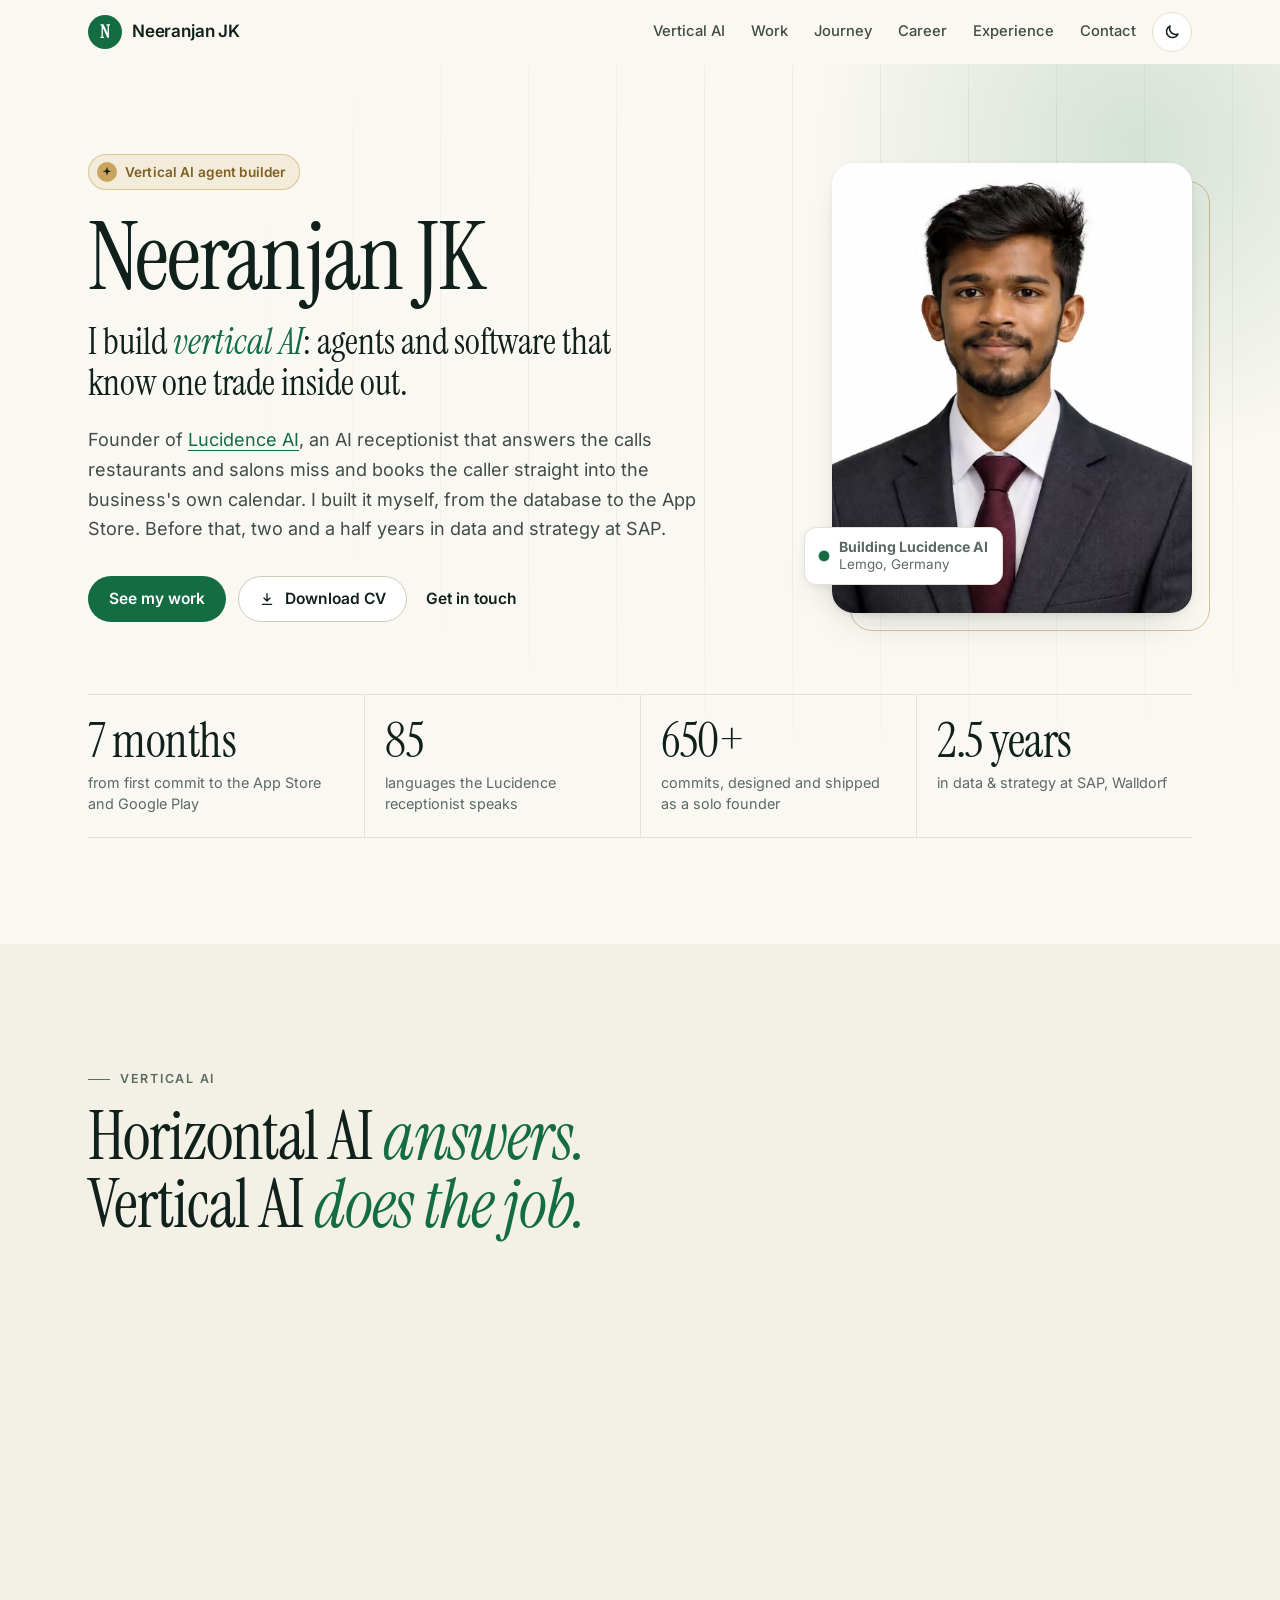
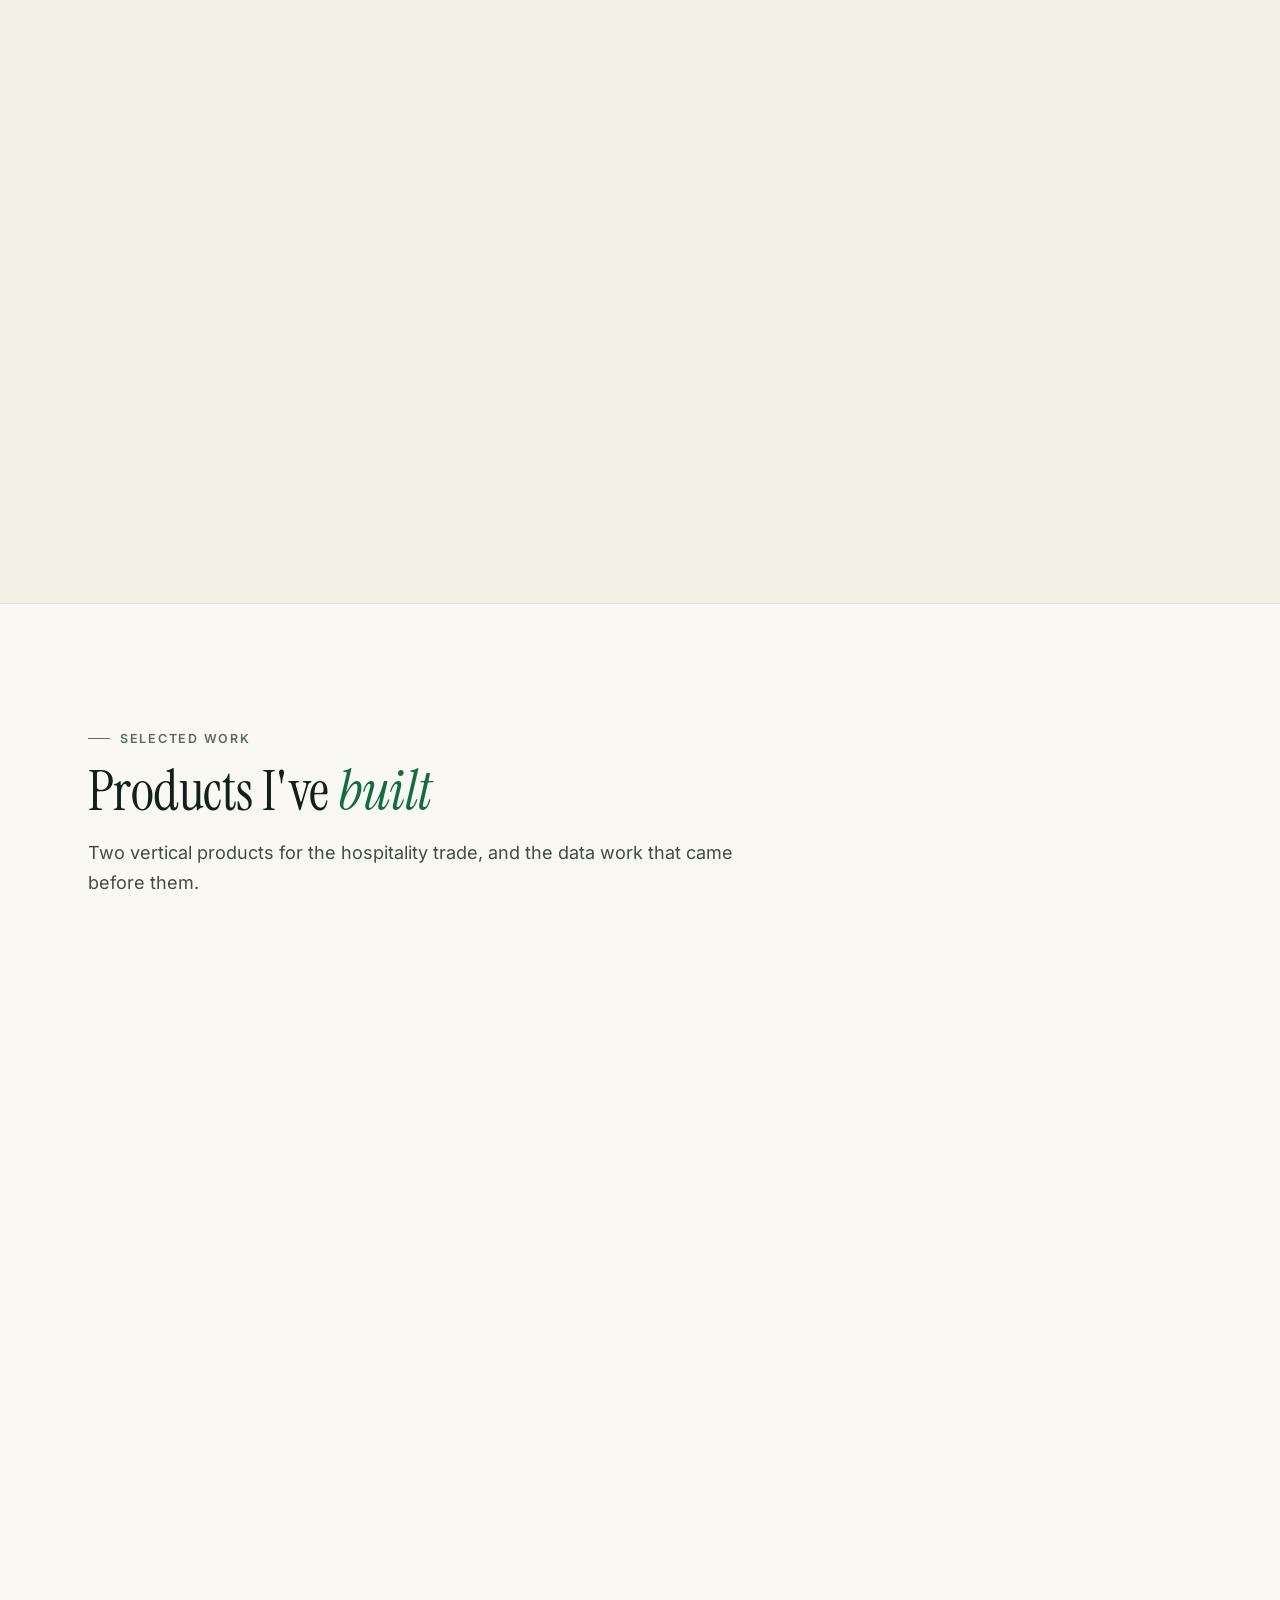
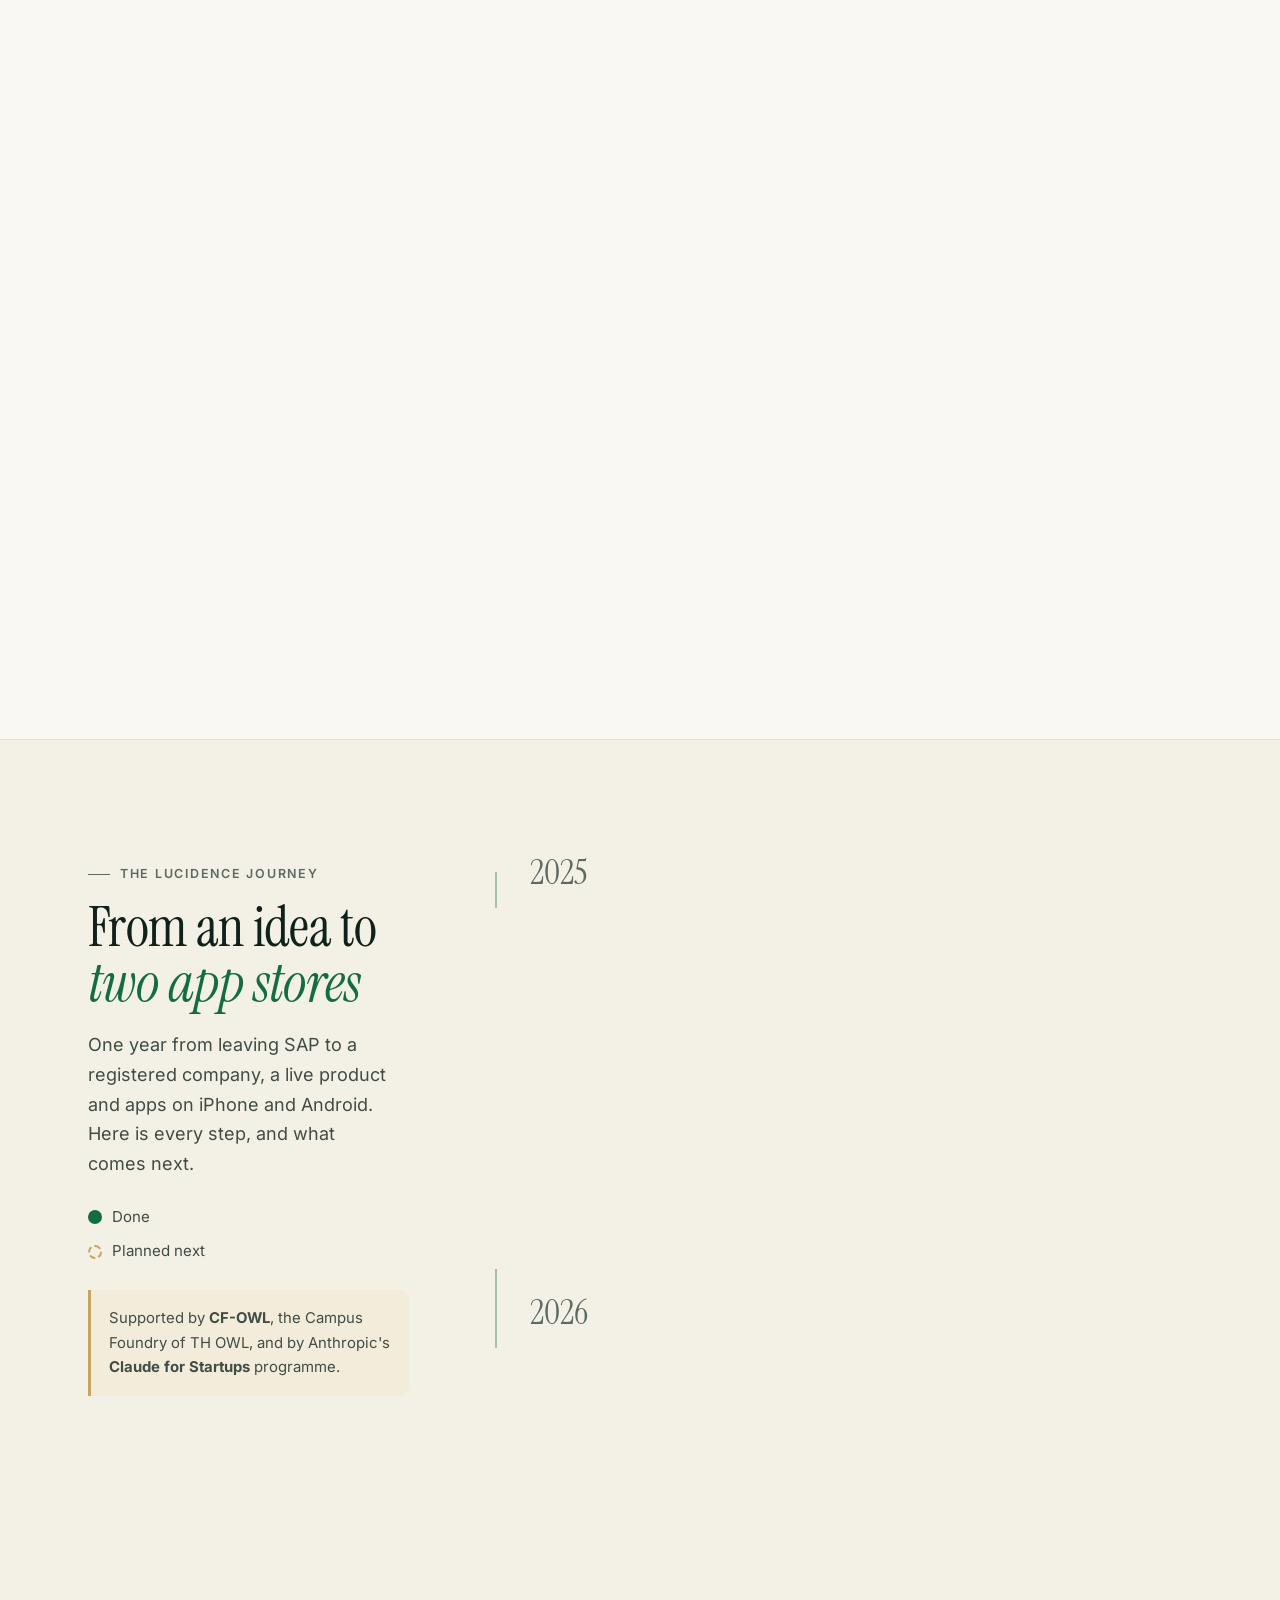
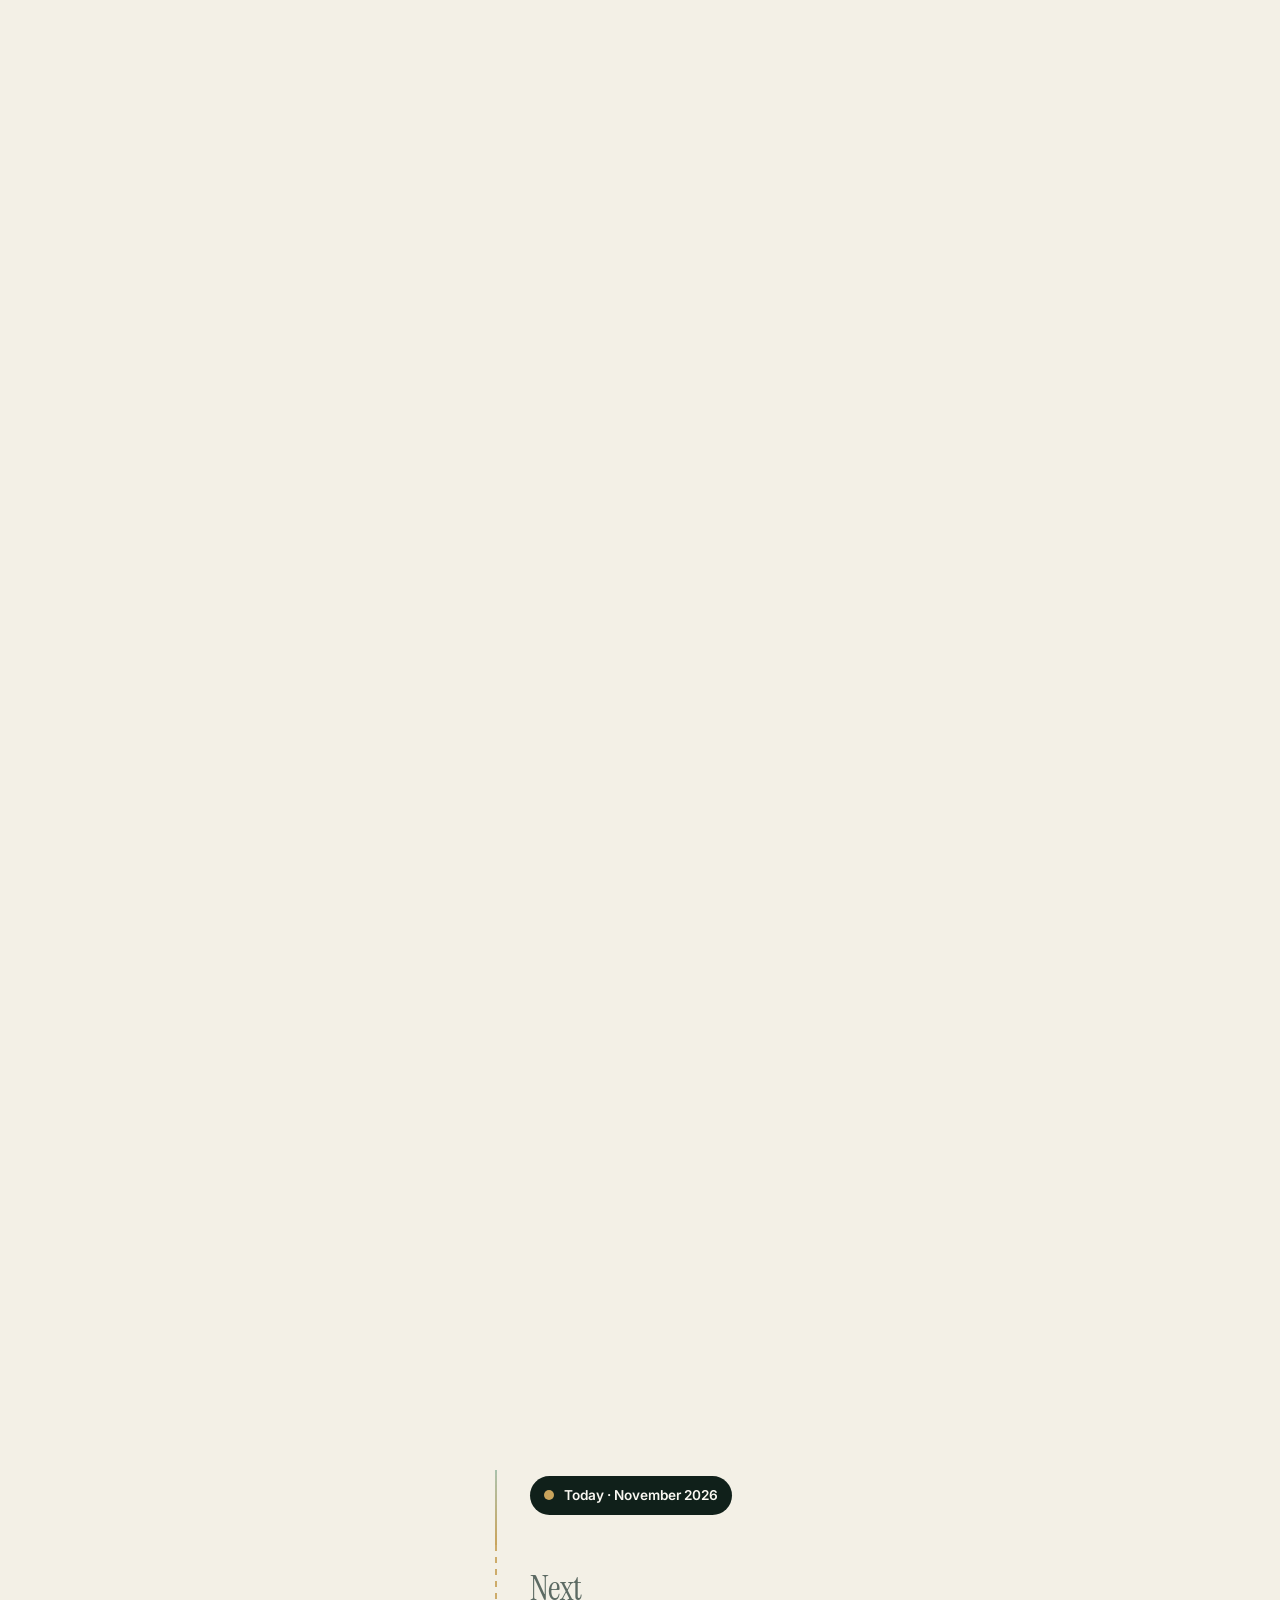
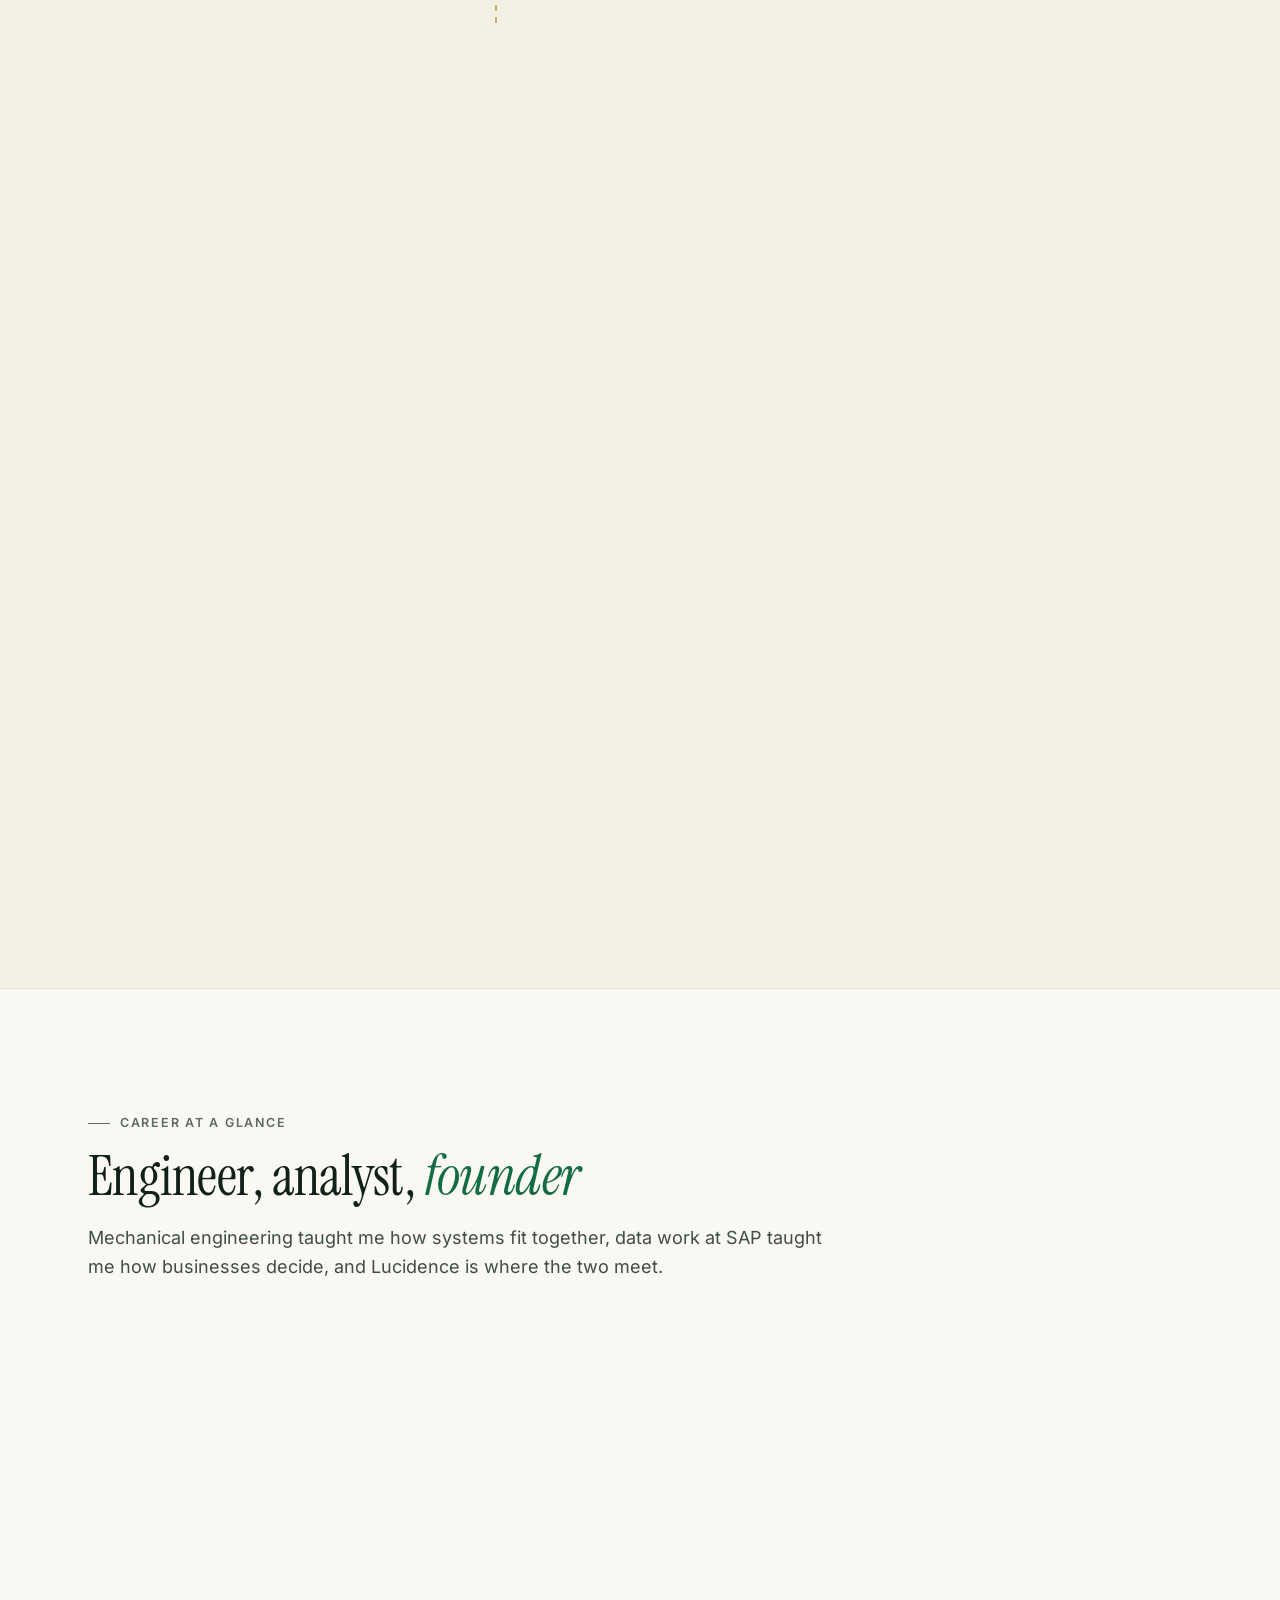
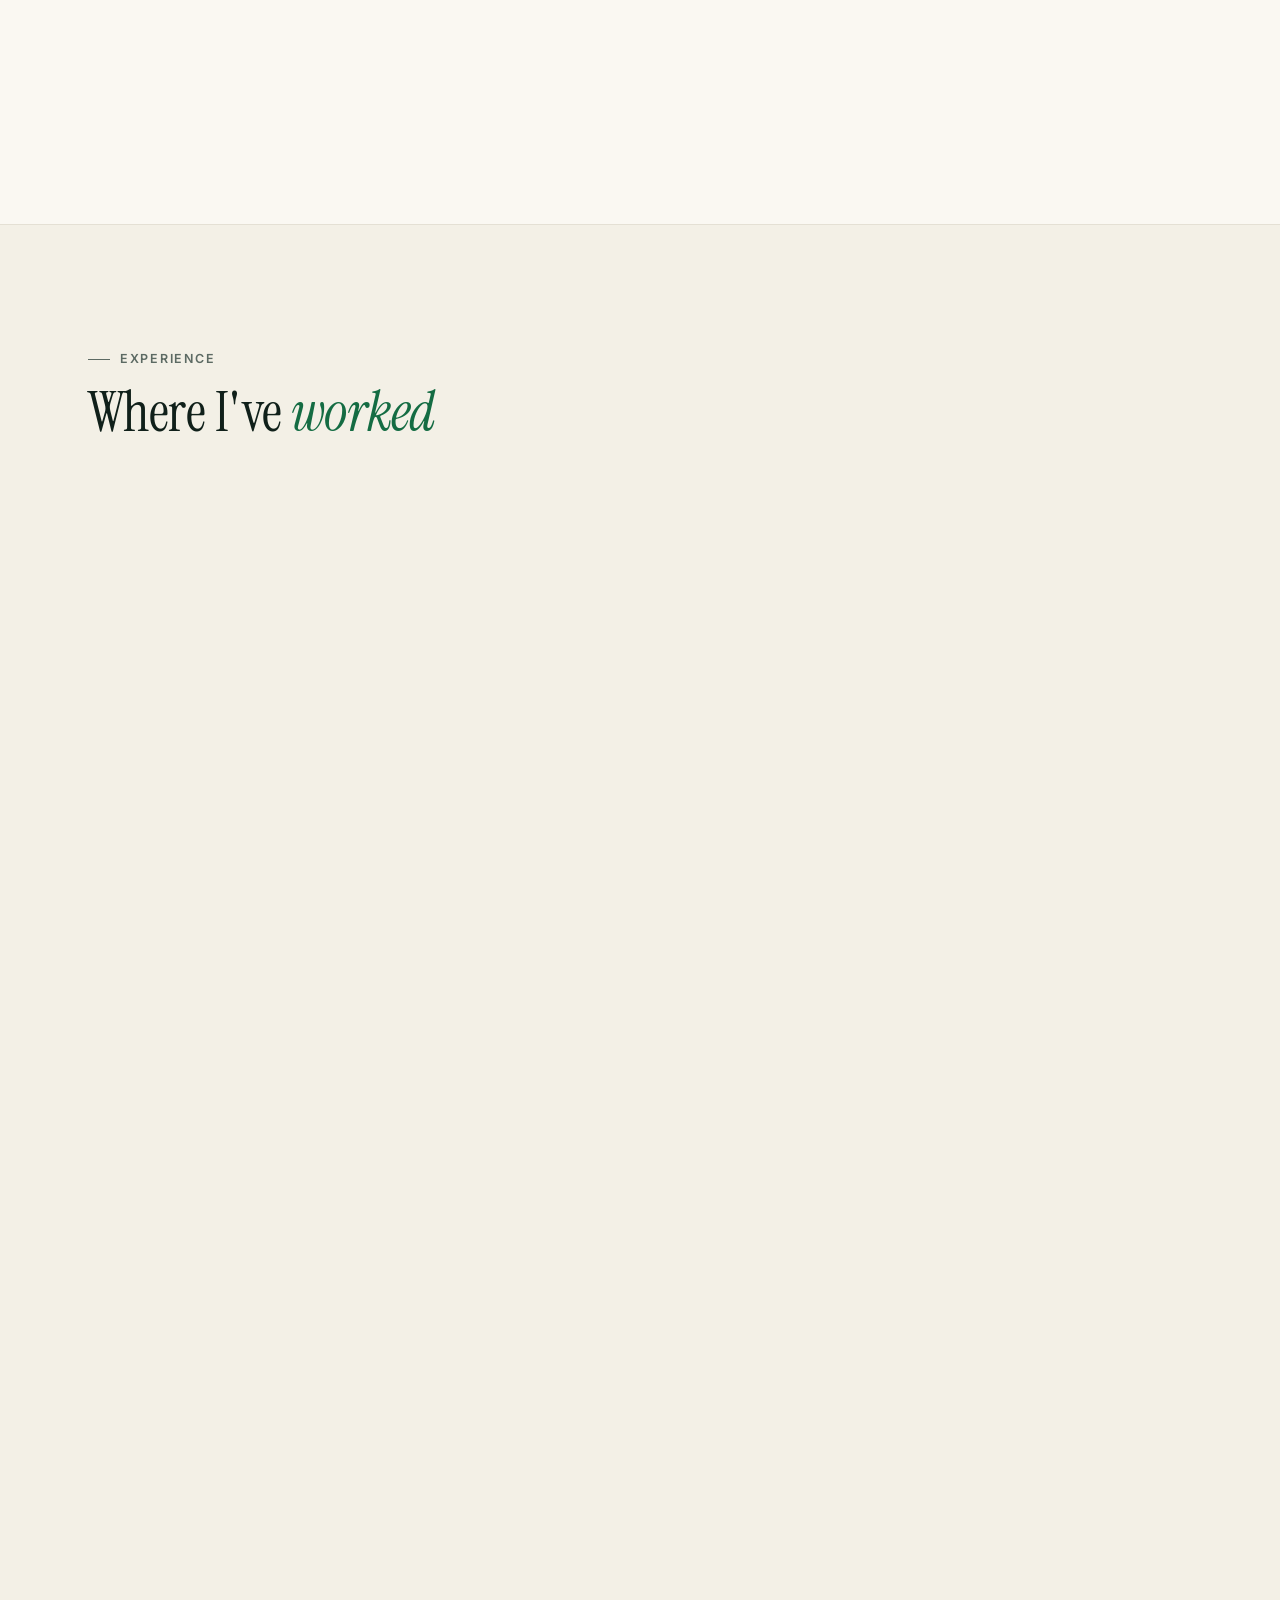
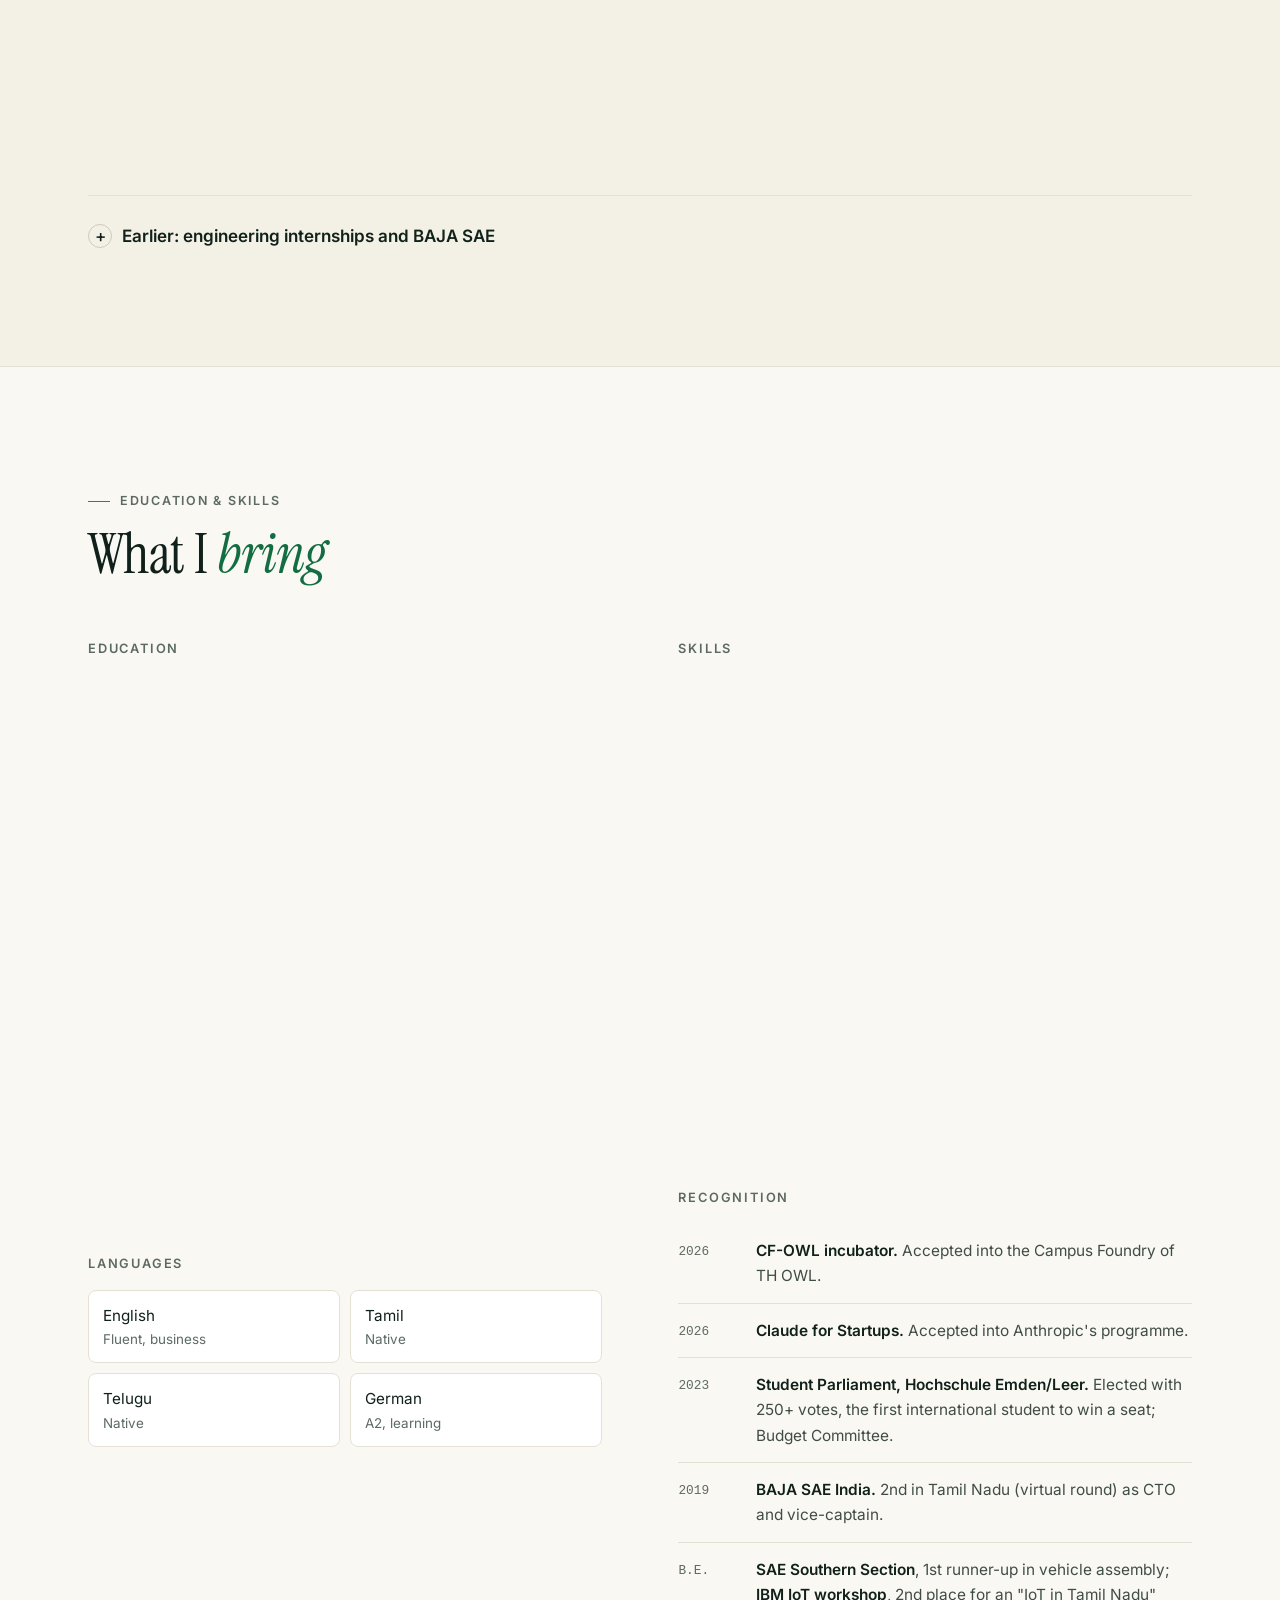
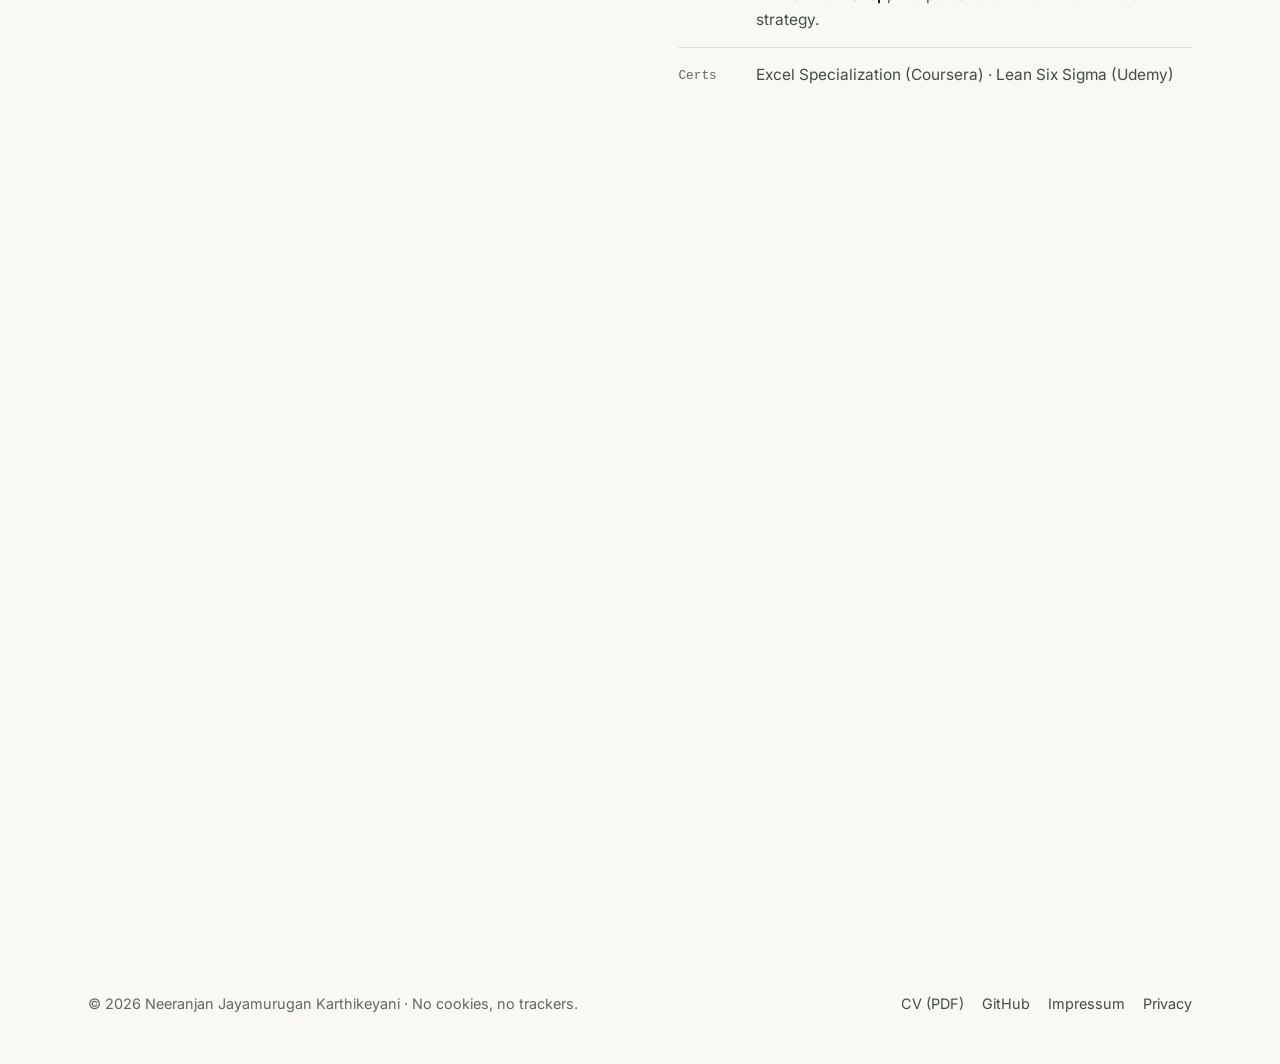
==== commit dacf6334: "Contact: Lucidence (hello@lucidence.ai) and personal e-mail side by side Shown on the site, in the I" ====
--- a/index.html
+++ b/index.html
@@ -86,6 +86,7 @@
         "alternateName": "Lucidence AI",
         "url": "https://lucidence.ai/",
         "foundingDate": "2026-08-31",
+        "email": "mailto:hello@lucidence.ai",
         "founder": { "@id": "https://jkneeranjan.github.io/#person" }
       }
     ]
@@ -764,9 +765,20 @@
         <div class="contact" data-reveal>
           <span class="eyebrow">Contact</span>
           <h2 id="contact-title">Building, buying or backing <em>vertical AI?</em></h2>
-          <p>I'd like to hear from restaurant and salon owners, investors, fellow founders and anyone building software for one trade at a time. Email is the fastest way to reach me.</p>
+          <p>I'd like to hear from restaurant and salon owners, investors, fellow founders and anyone building software for one trade at a time. E-mail is the fastest way to reach me.</p>
+          <ul class="contact-methods">
+            <li>
+              <span class="cm-label">Lucidence AI</span>
+              <a class="cm-link" href="mailto:hello@lucidence.ai"><svg aria-hidden="true"><use href="#i-mail"/></svg>hello@lucidence.ai</a>
+              <span class="cm-note">Demos, customers, partners and investors</span>
+            </li>
+            <li>
+              <span class="cm-label">Personal</span>
+              <a class="cm-link" href="mailto:jkneeranjan@gmail.com"><svg aria-hidden="true"><use href="#i-mail"/></svg>jkneeranjan@gmail.com</a>
+              <span class="cm-note">Everything that isn't about Lucidence</span>
+            </li>
+          </ul>
           <div class="hero-actions">
-            <a class="btn btn--primary" href="mailto:jkneeranjan@gmail.com"><svg aria-hidden="true"><use href="#i-mail"/></svg>jkneeranjan@gmail.com</a>
             <a class="btn btn--ghost" href="https://www.linkedin.com/in/neeranjan-jk/" rel="noopener me"><svg aria-hidden="true"><use href="#i-linkedin"/></svg>LinkedIn</a>
             <a class="btn btn--ghost" href="https://lucidence.ai/en" rel="noopener">lucidence.ai <svg aria-hidden="true"><use href="#i-arrow"/></svg></a>
           </div>
--- a/assets/css/site.css
+++ b/assets/css/site.css
@@ -1269,7 +1269,46 @@
 }
 .contact h2 em { font-style: italic; color: #c9a45c; }
 .contact p { margin-top: 18px; max-width: 40rem; color: rgb(243 241 234 / 0.78); font-size: 1.1rem; }
-.contact .hero-actions { margin-top: 30px; }
+.contact .hero-actions { margin-top: 18px; }
+.contact-methods {
+  list-style: none;
+  display: grid;
+  grid-template-columns: repeat(2, minmax(0, 1fr));
+  gap: 12px;
+  max-width: 46rem;
+  margin-top: 30px;
+}
+.contact-methods li {
+  display: grid;
+  gap: 4px;
+  padding: 16px 18px;
+  border-radius: var(--radius-m);
+  border: 1px solid rgb(243 241 234 / 0.16);
+  background: rgb(243 241 234 / 0.04);
+}
+.cm-label {
+  font-size: 0.74rem;
+  font-weight: 600;
+  letter-spacing: 0.14em;
+  text-transform: uppercase;
+  color: #c9a45c;
+}
+.cm-link {
+  display: inline-flex;
+  align-items: center;
+  gap: 8px;
+  color: #f3f1ea;
+  font-size: 1.05rem;
+  font-weight: 600;
+  text-decoration: none;
+  overflow-wrap: anywhere;
+}
+.cm-link:hover { color: #dcbb78; text-decoration: underline; }
+.cm-link svg { width: 16px; height: 16px; flex: none; }
+.cm-note { color: rgb(243 241 234 / 0.66); font-size: 0.88rem; }
+@media (max-width: 640px) {
+  .contact-methods { grid-template-columns: 1fr; }
+}
 .contact .btn--primary { background: #c9a45c; color: #10201a; }
 .contact .btn--primary:hover { background: #dcbb78; color: #10201a; }
 .contact .btn--ghost { background: transparent; color: #f3f1ea; border-color: rgb(243 241 234 / 0.3); }
@@ -1333,7 +1372,8 @@
   .section { padding-block: 18pt; break-inside: avoid-page; }
   .card, .stack, .career-chart, .principle, .edu, .mini { box-shadow: none; break-inside: avoid; }
   .contact { background: #fff; color: #000; padding: 0; }
-  .contact p { color: #000; }
+  .contact p, .cm-link, .cm-note { color: #000; }
+  .contact-methods li { border-color: #ccc; background: none; }
   .js [data-reveal] { opacity: 1 !important; transform: none !important; }
   a[href^="http"]::after { content: " (" attr(href) ")"; font-size: 0.8em; color: #555; word-break: break-all; }
   .card-links a::after, .store-links a::after { content: ""; }
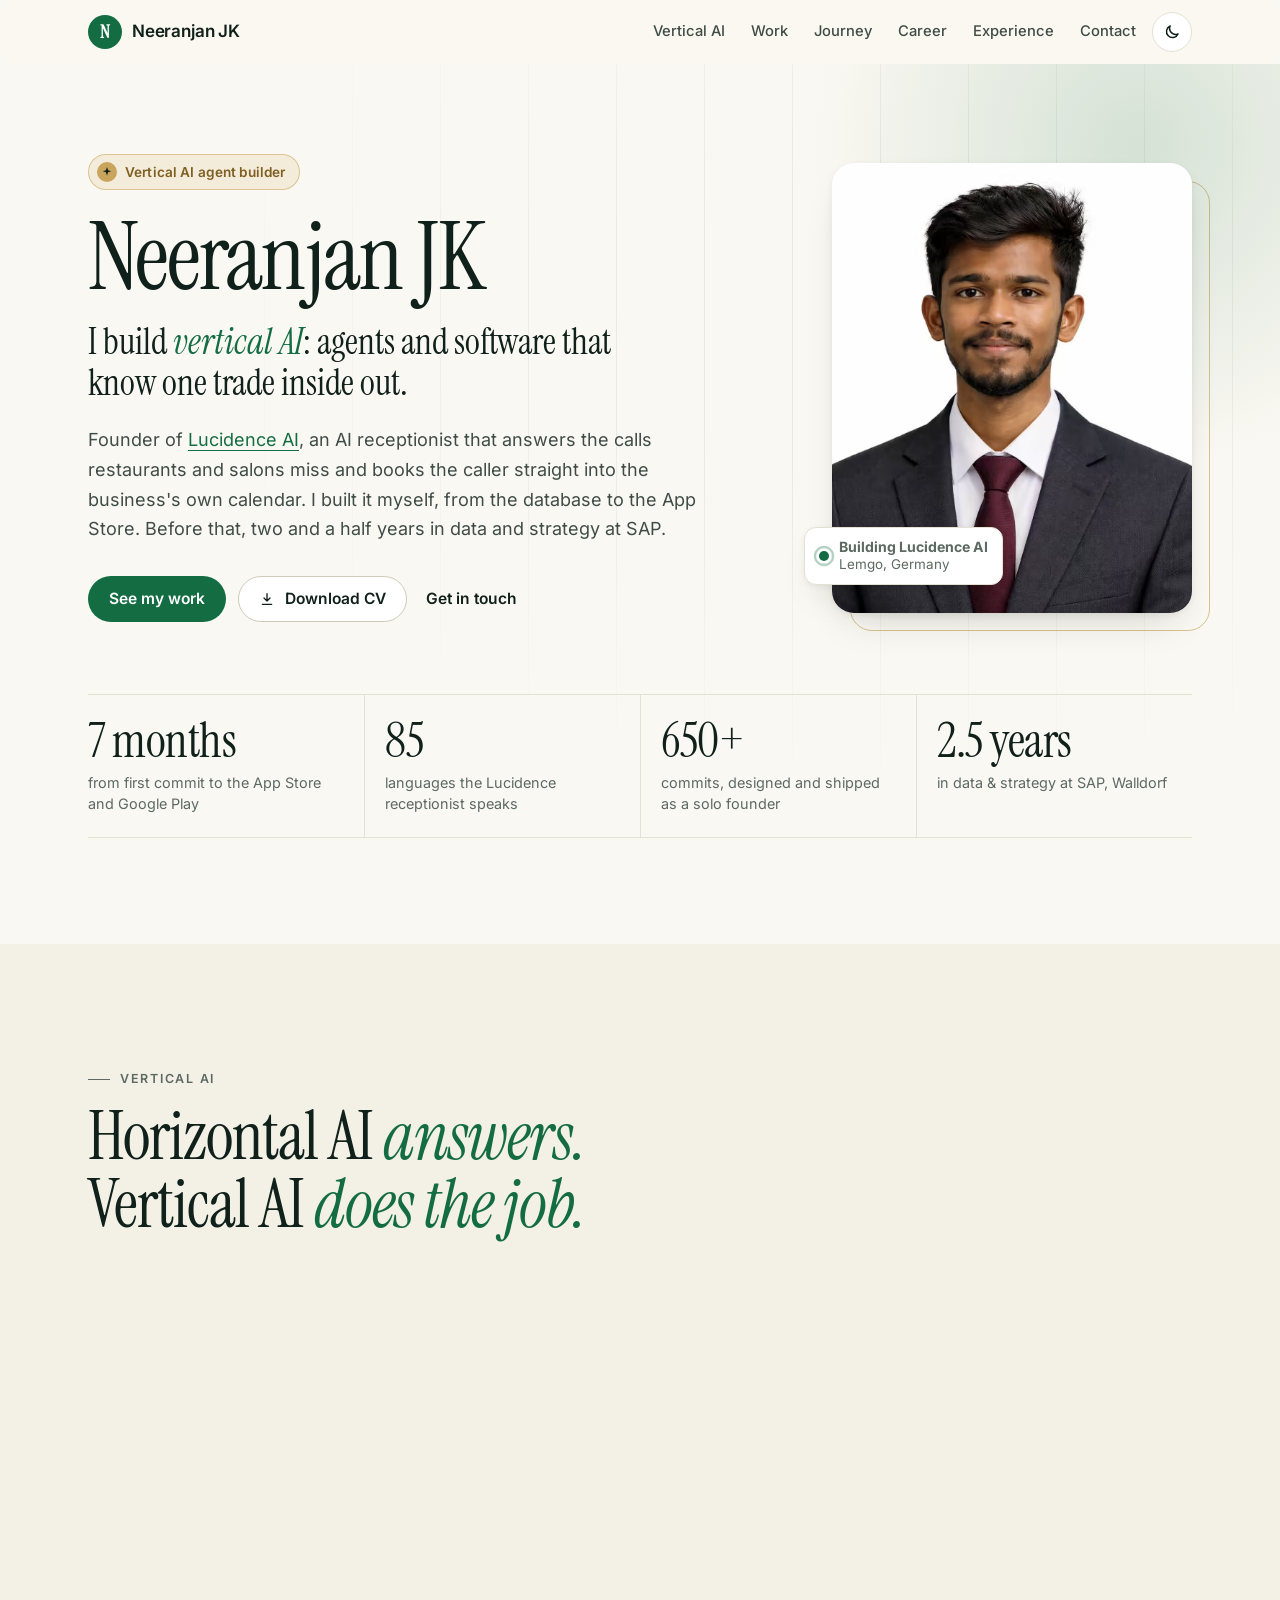
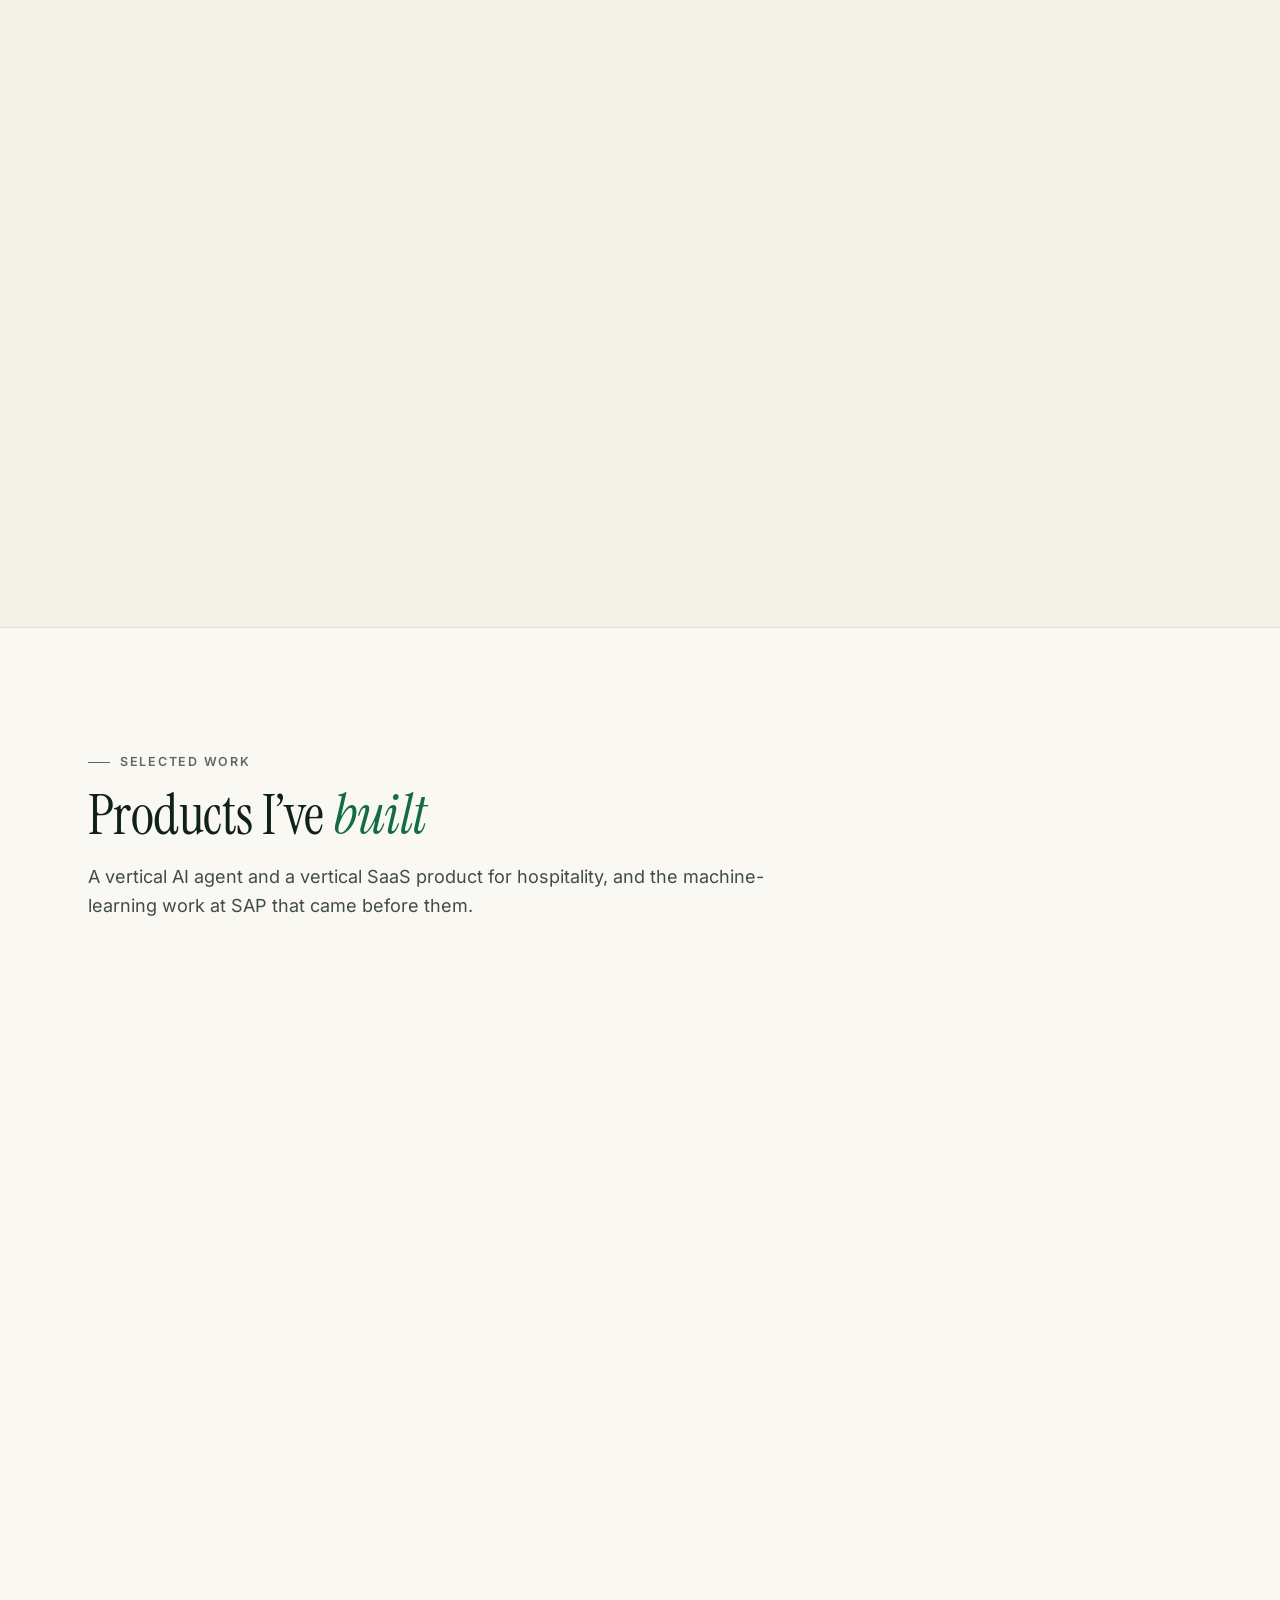
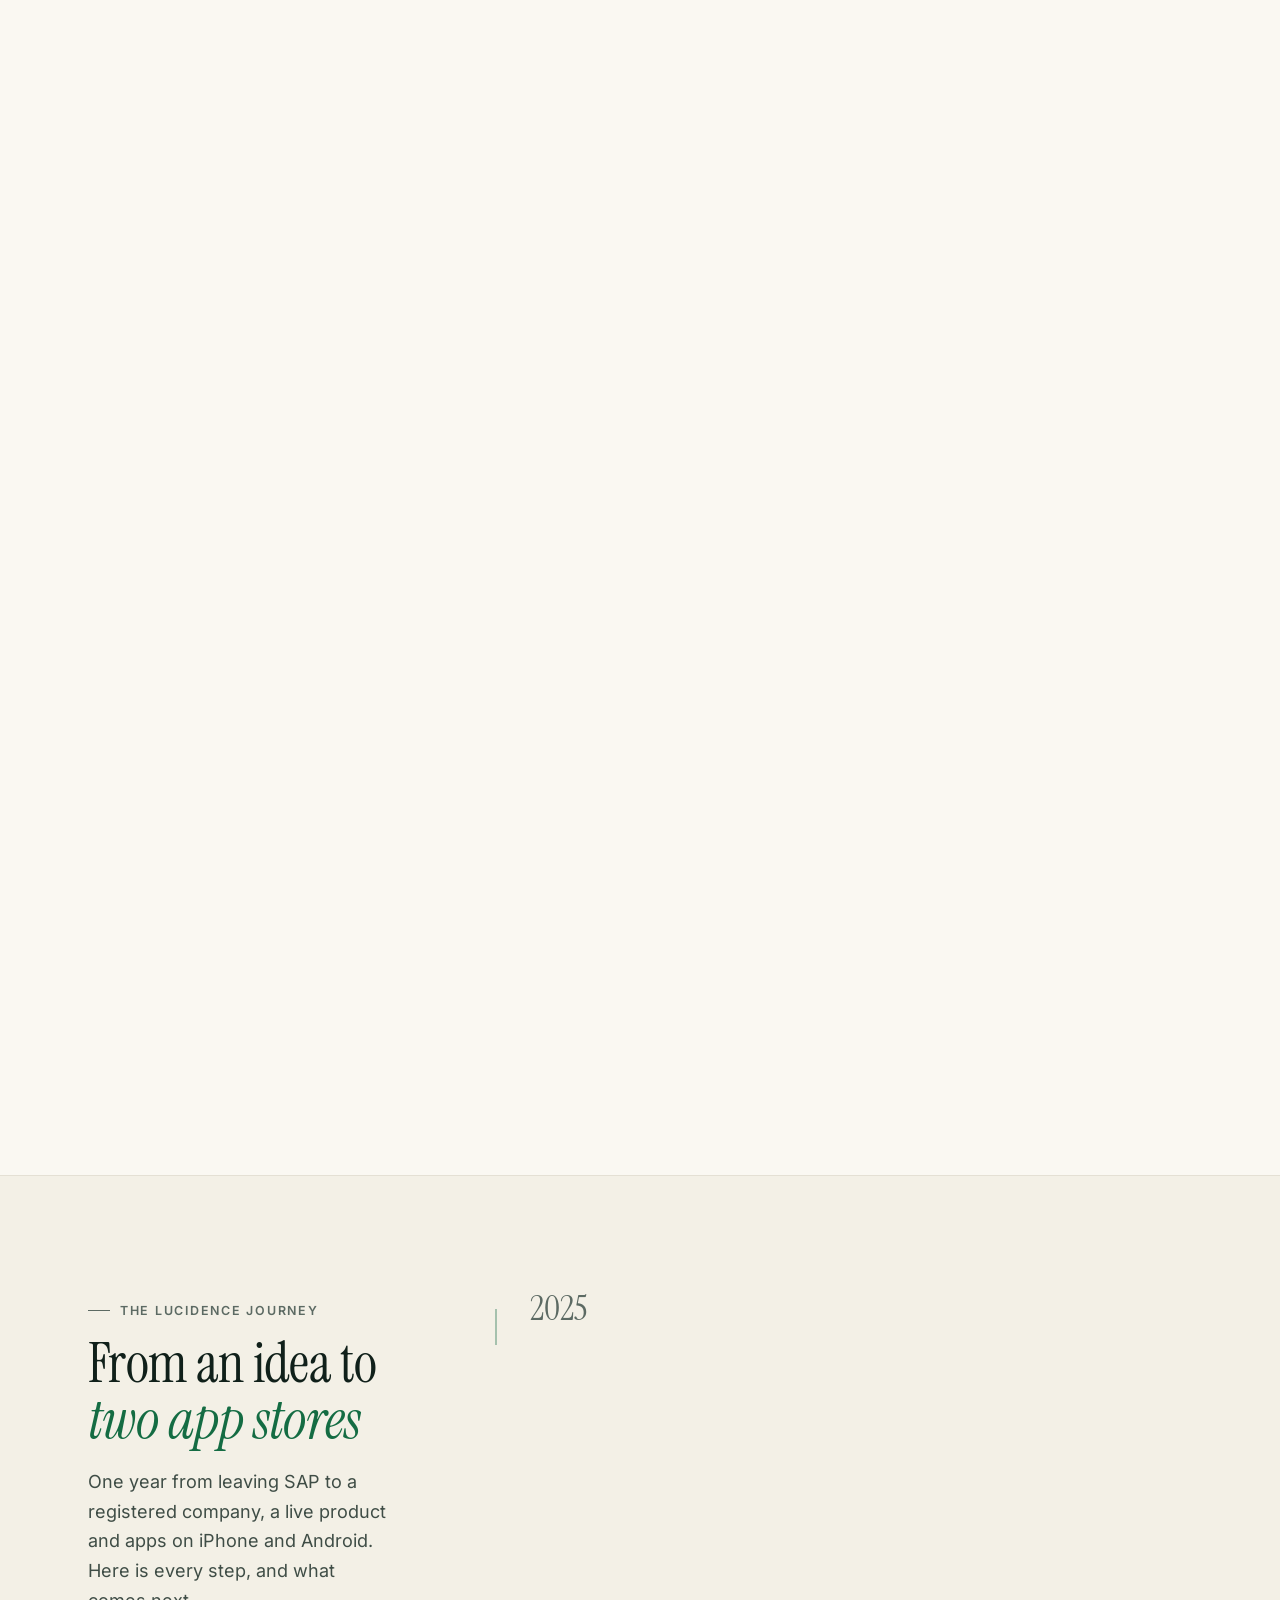
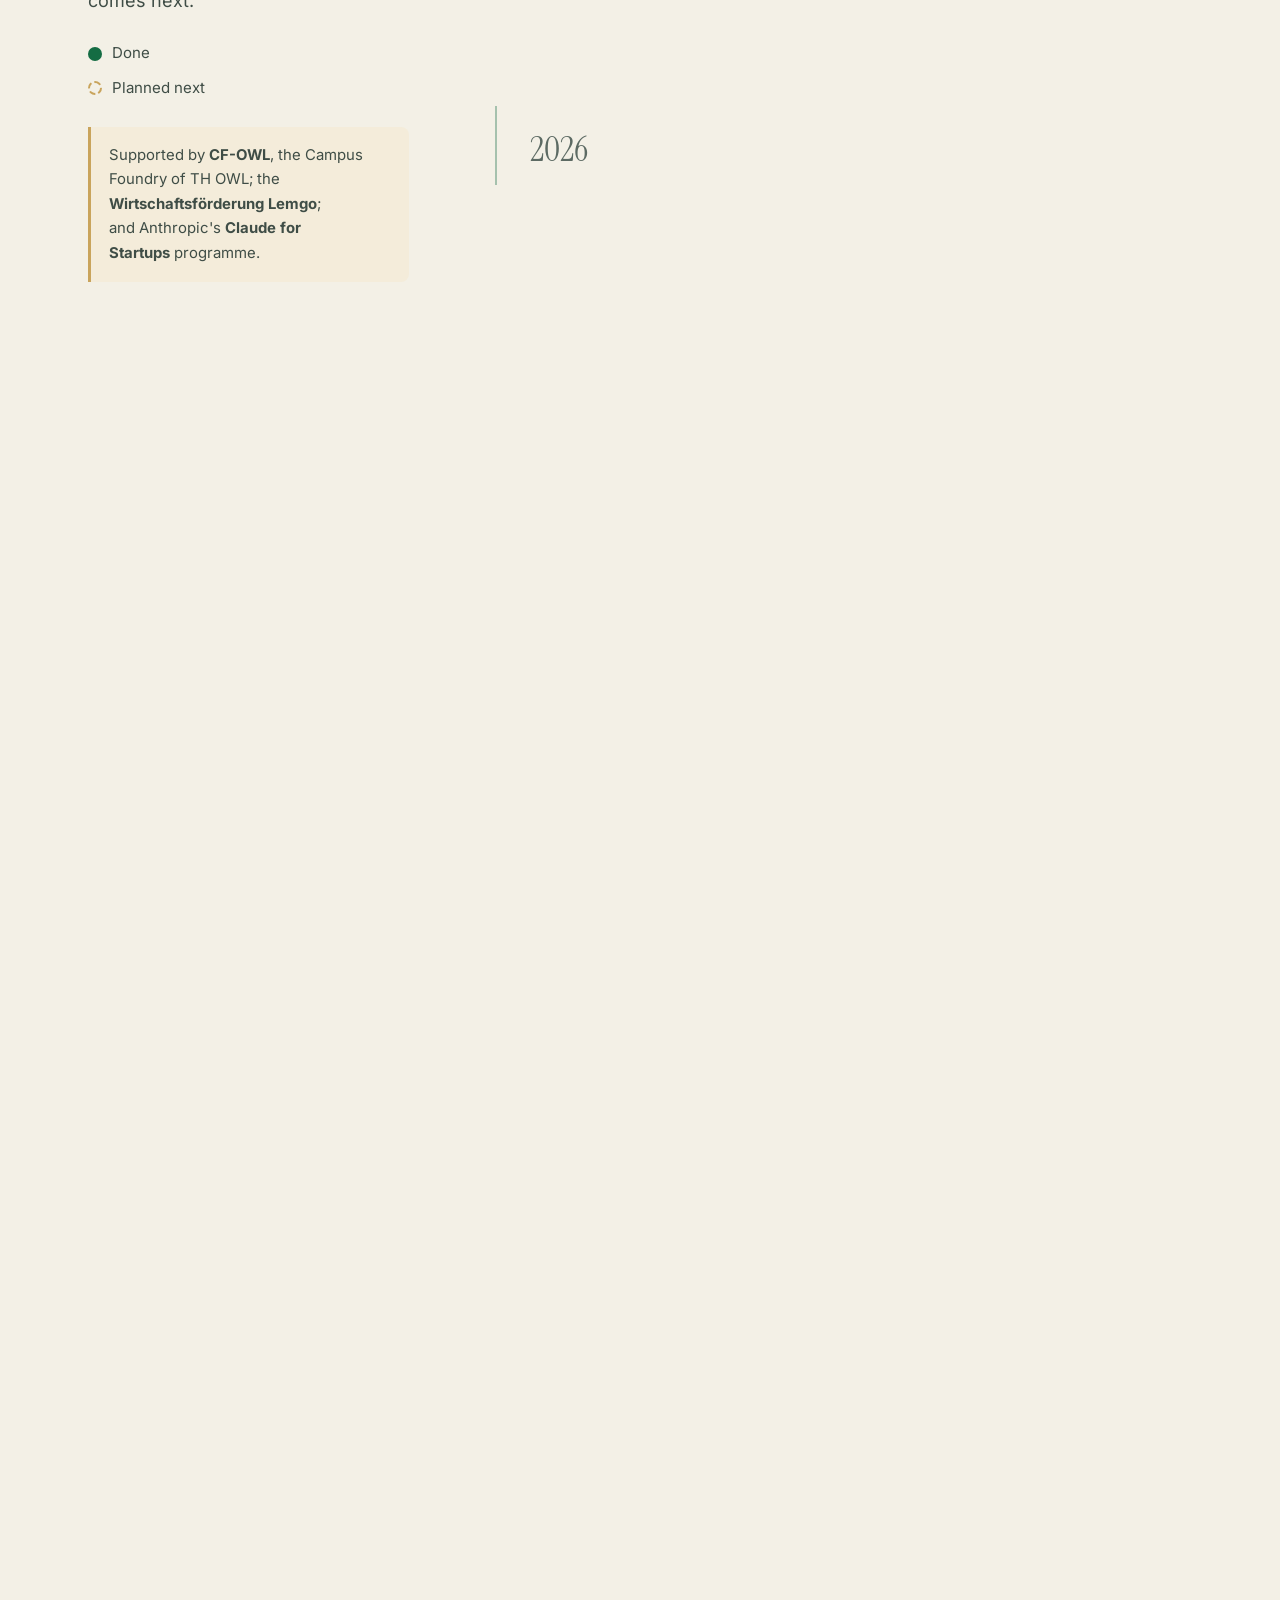
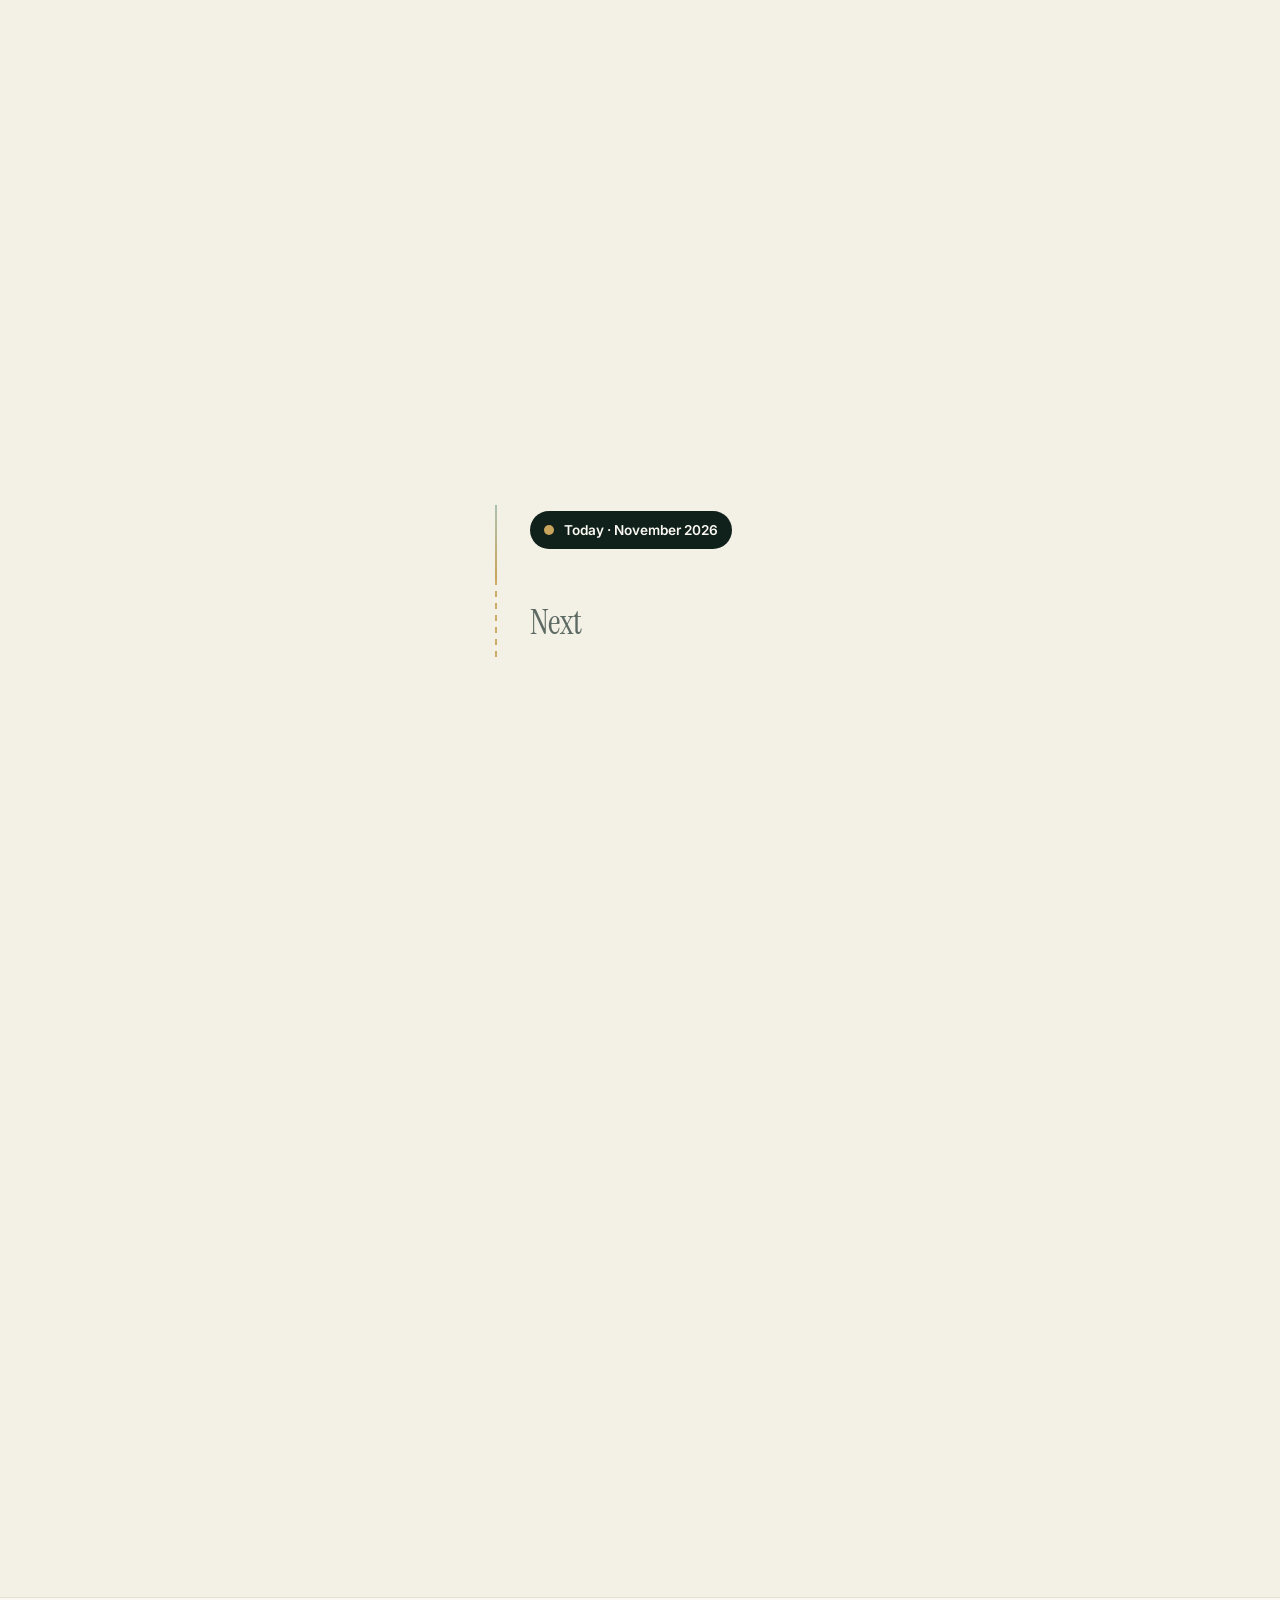
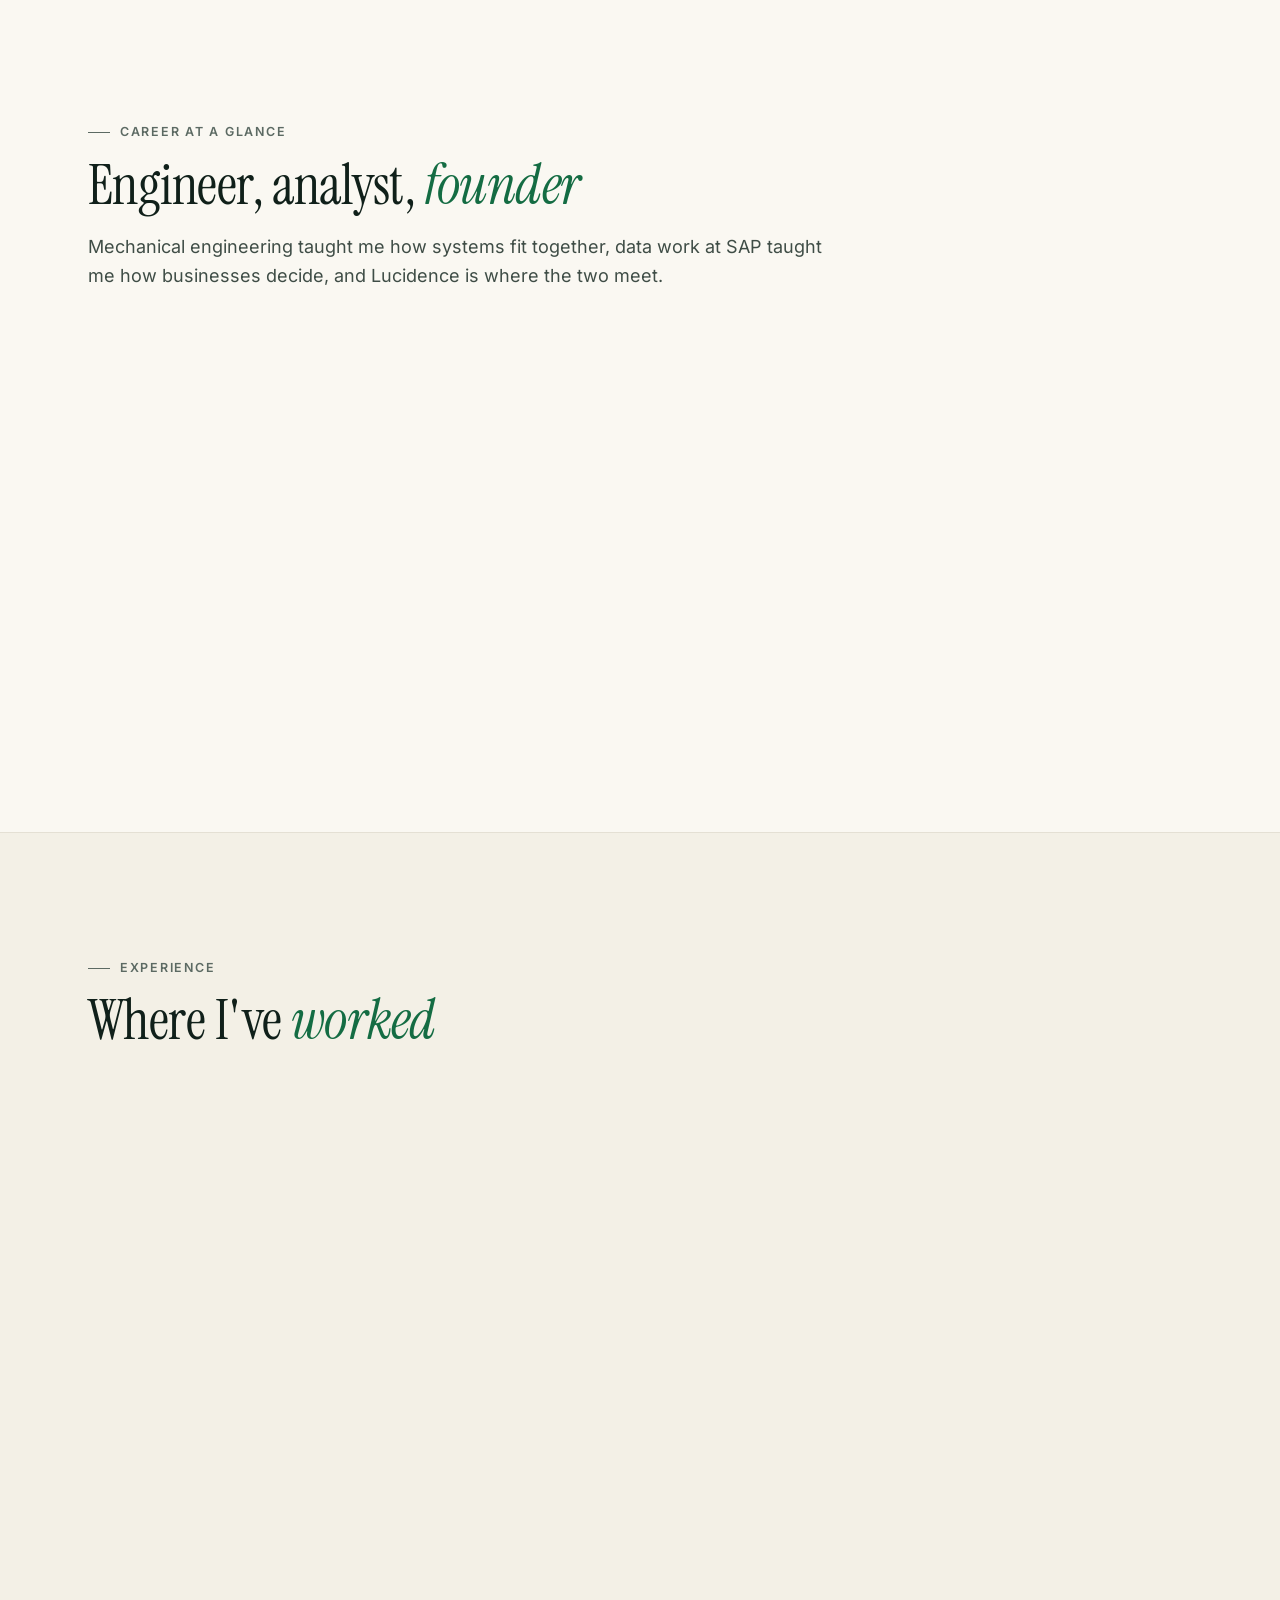
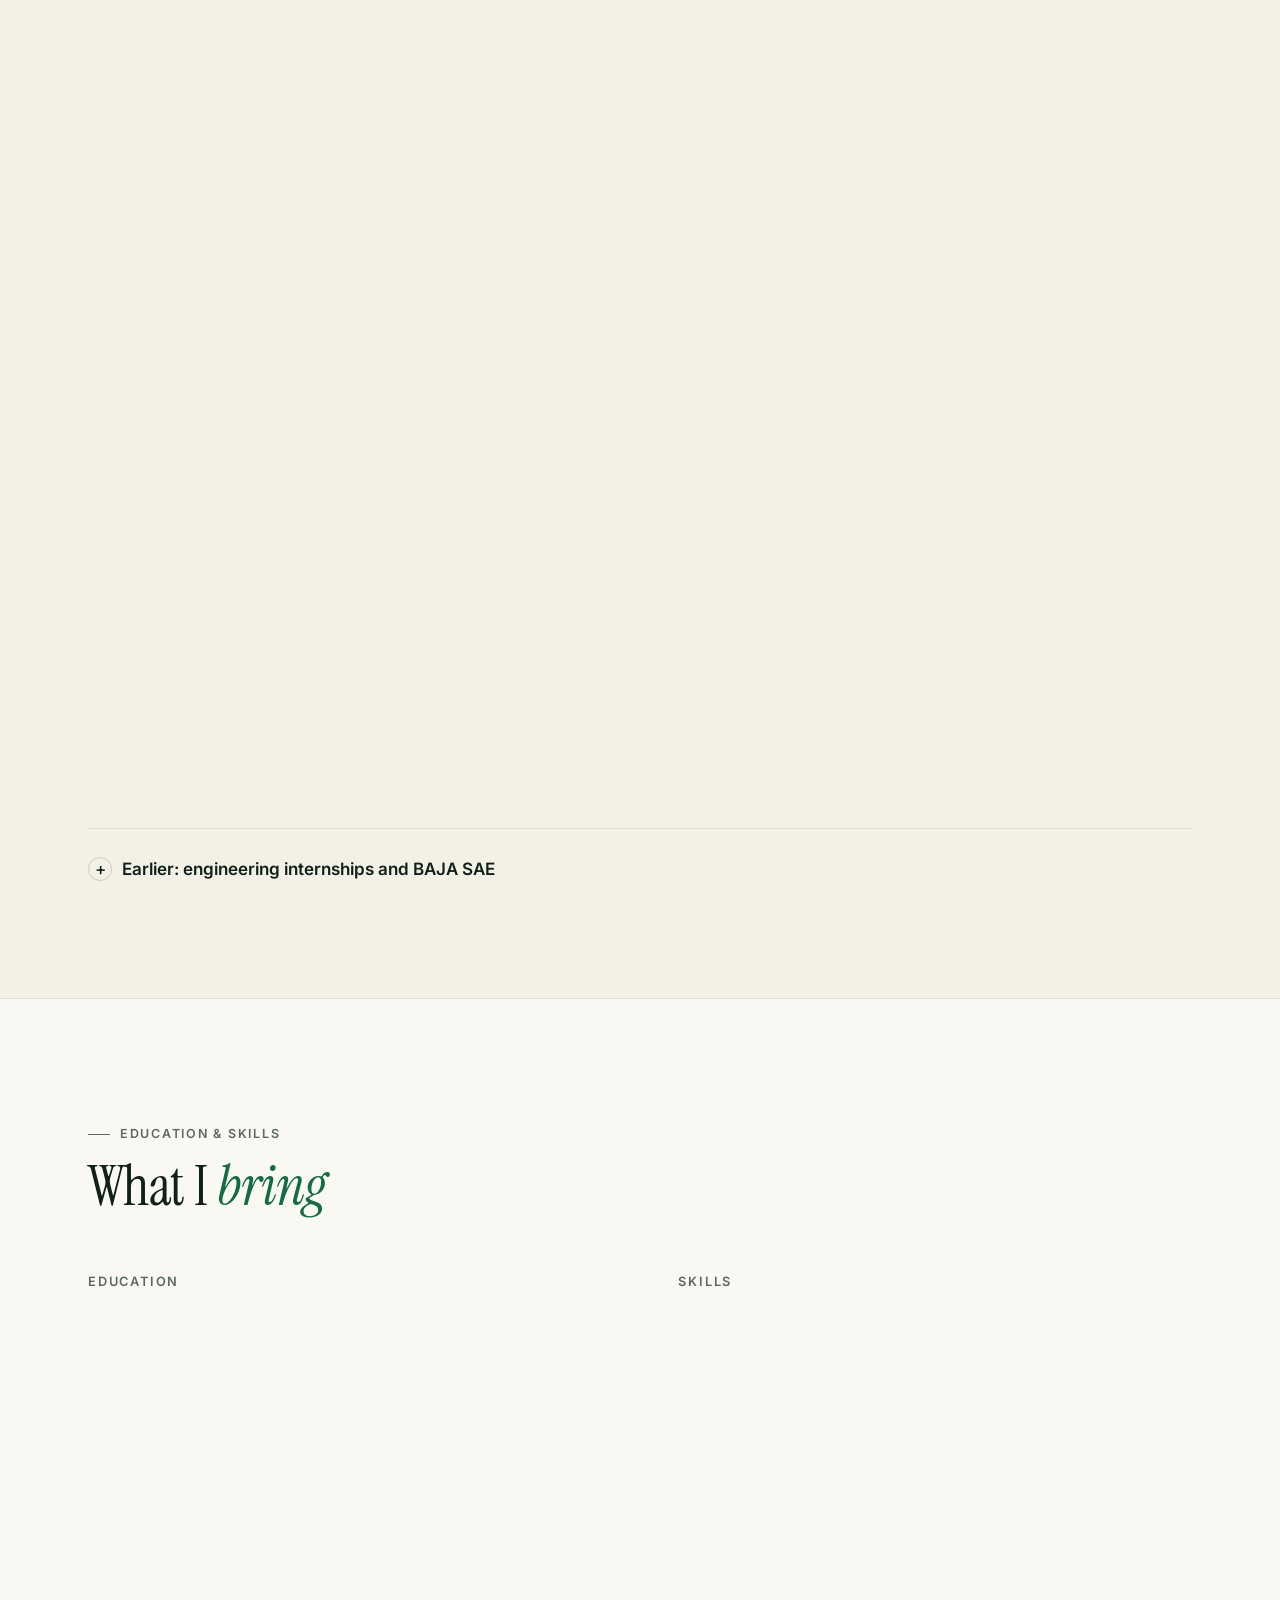
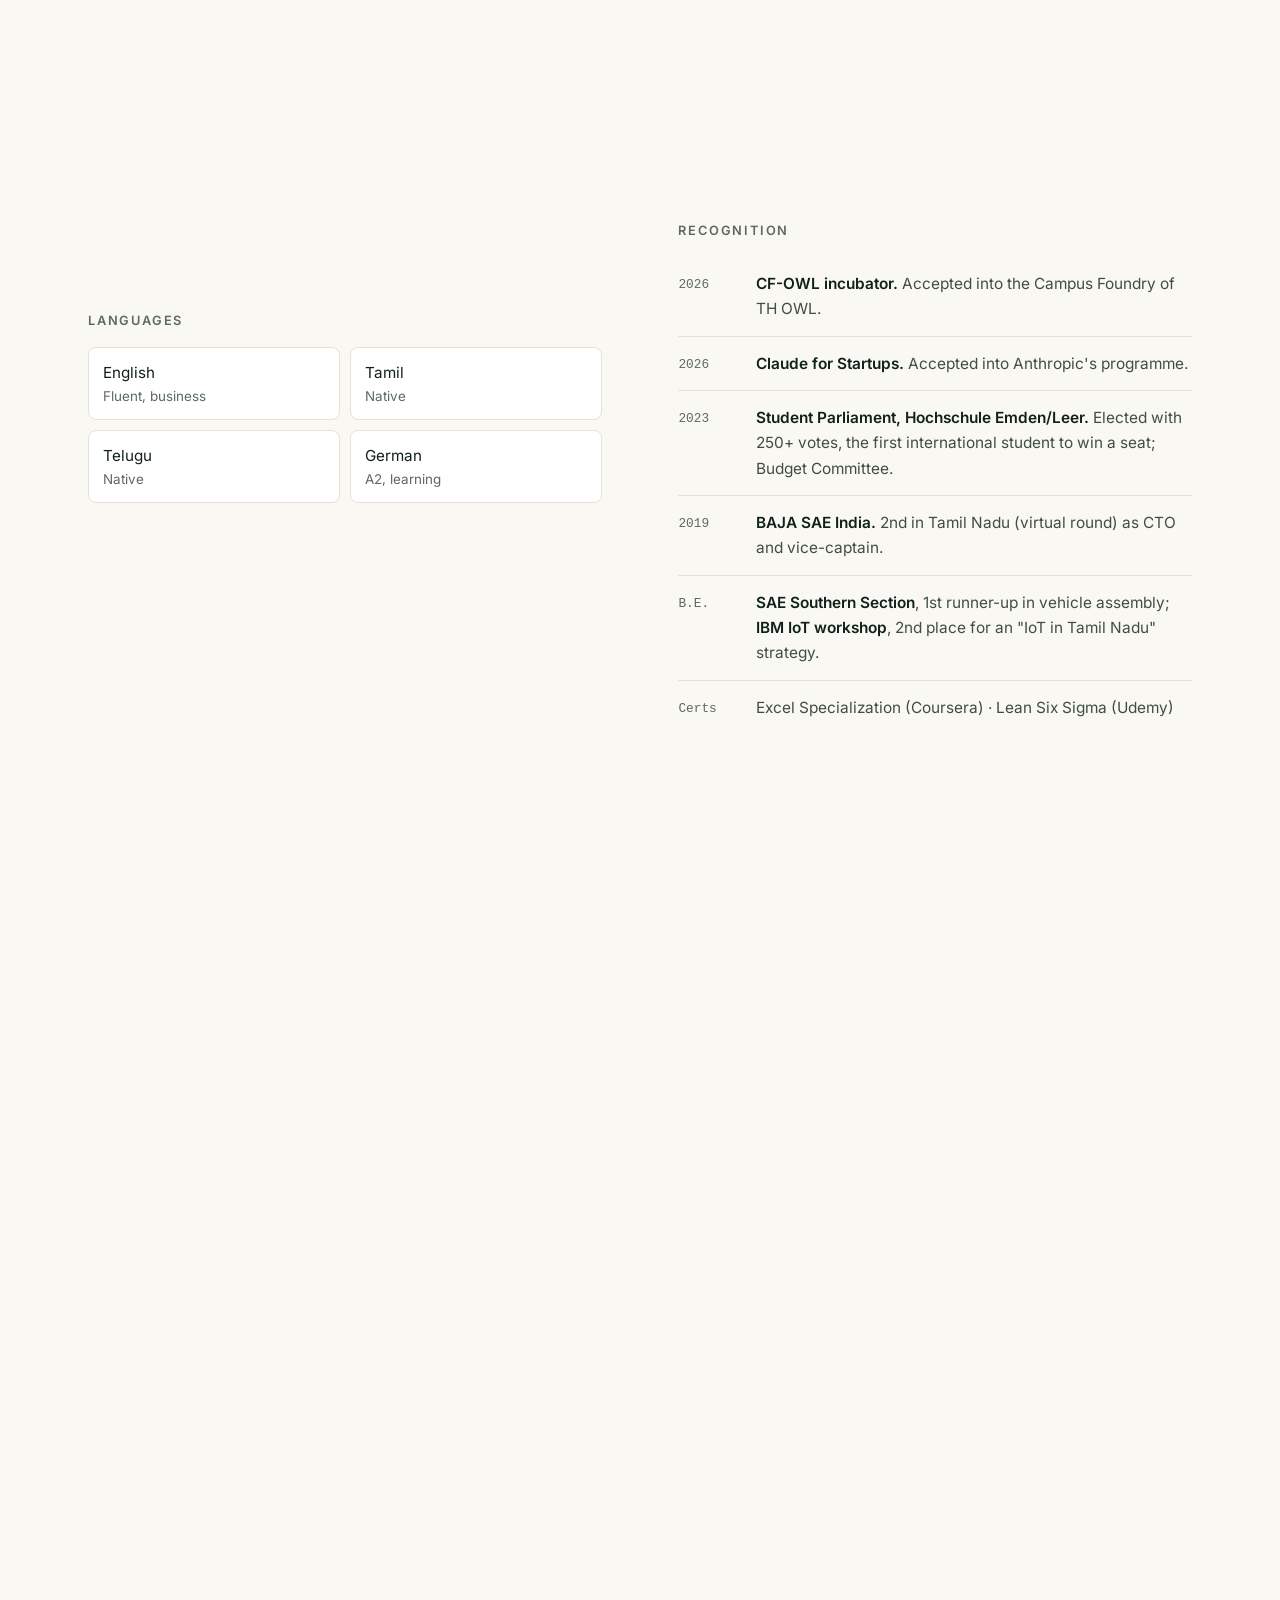
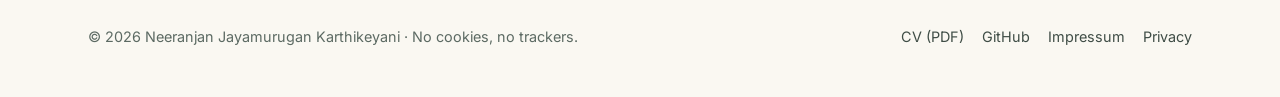
==== commit 99848459: "Vertical AI and Work sections reworked; Wirtschaftsförderung Lemgo named Vertical AI: thesis beside " ====
--- a/index.html
+++ b/index.html
@@ -112,6 +112,8 @@
       <symbol id="i-message" viewBox="0 0 24 24"><path fill="none" stroke="currentColor" stroke-width="2" stroke-linecap="round" stroke-linejoin="round" d="M21 12a8 8 0 0 1-11.6 7.1L4 20l1-4.6A8 8 0 1 1 21 12Z"/></symbol>
       <symbol id="i-mobile" viewBox="0 0 24 24"><g fill="none" stroke="currentColor" stroke-width="2" stroke-linecap="round" stroke-linejoin="round"><rect x="6" y="2" width="12" height="20" rx="2.5"/><path d="M11 18h2"/></g></symbol>
       <symbol id="i-receipt" viewBox="0 0 24 24"><path fill="none" stroke="currentColor" stroke-width="2" stroke-linecap="round" stroke-linejoin="round" d="M6 2h12v20l-3-2-3 2-3-2-3 2V2Zm3 6h6m-6 4h6m-6 4h4"/></symbol>
+      <symbol id="i-check" viewBox="0 0 24 24"><path fill="none" stroke="currentColor" stroke-width="2.2" stroke-linecap="round" stroke-linejoin="round" d="m5 12.5 4.5 4.5L19 7.5"/></symbol>
+      <symbol id="i-x" viewBox="0 0 24 24"><path fill="none" stroke="currentColor" stroke-width="2.2" stroke-linecap="round" d="M7 7l10 10M17 7 7 17"/></symbol>
       <symbol id="i-wave" viewBox="0 0 24 24"><path fill="none" stroke="currentColor" stroke-width="2" stroke-linecap="round" d="M3 12h2M7 8v8M11 5v14M15 8v8M19 10v4M21 12h0"/></symbol>
     </defs>
   </svg>
@@ -198,72 +200,95 @@
     <!-- ============ VERTICAL AI ============ -->
     <section class="section section--tint" id="vertical" aria-labelledby="vertical-title">
       <div class="container">
-        <span class="eyebrow">Vertical AI</span>
-        <h2 class="thesis" id="vertical-title">Horizontal AI <em>answers.</em> Vertical AI <em>does the job.</em></h2>
+        <div class="vertical-head">
+          <div>
+            <span class="eyebrow">Vertical AI</span>
+            <h2 class="thesis" id="vertical-title">Horizontal AI <em>answers.</em> Vertical AI <em>does the job.</em></h2>
+          </div>
+          <p class="vertical-lead" data-reveal>A general assistant can hold a conversation. A restaurant needs one that knows its tables, its opening hours and when a group is too big to book without the owner. That knowledge (the trade's data model, its rules, its daily workflow) is the product. The AI is how customers reach it.</p>
+        </div>
 
         <div class="vertical-grid">
-          <div class="vertical-copy" data-reveal>
-            <p>A general assistant can hold a conversation. A restaurant needs one that knows table 4 seats five, the kitchen closes at 22:00 and a party of ten needs a call back from the owner.</p>
-            <p>That knowledge (the trade's data model, its rules, its daily workflow) is the product. The AI is the interface to it. So I build one industry at a time, and the whole stack for it.</p>
-
-            <ol class="principles">
-              <li class="principle">
-                <span class="principle-num" aria-hidden="true">01</span>
-                <h3>Own the record, not the minutes</h3>
-                <p>Every answered call writes a real reservation into the business's own book. After a few weeks that book is how the business runs, and that is what keeps a customer, not the voice.</p>
-              </li>
-              <li class="principle">
-                <span class="principle-num" aria-hidden="true">02</span>
-                <h3>Encode the trade's rules in code</h3>
-                <p>Table capacity and floor plans, one calendar per stylist, German fiscal law at the till, GDPR and consent before any call is recorded. Rules live in code and tests, not only in a prompt.</p>
-              </li>
-              <li class="principle">
-                <span class="principle-num" aria-hidden="true">03</span>
-                <h3>Ship the whole stack</h3>
-                <p>Voice agent, telephony, booking engine, web dashboard, iPhone and Android apps, CI and compliance. One person, one codebase, live in production.</p>
-              </li>
-            </ol>
-          </div>
-
-          <figure class="stack" data-reveal aria-labelledby="stack-title">
+          <figure class="panel duel" data-reveal aria-labelledby="duel-title">
             <figcaption>
-              <div class="stack-title" id="stack-title">One trade, the whole stack</div>
-              <div class="stack-sub">What happens when a restaurant misses a call, and who built each layer.</div>
+              <div class="panel-title" id="duel-title">Same call, two answers</div>
+              <div class="panel-sub">Friday, 18:40. The kitchen is full and nobody picks up.</div>
             </figcaption>
-            <ol class="stack-list">
-              <li class="stack-item">
-                <span class="stack-node" aria-hidden="true"><svg><use href="#i-phone"/></svg></span>
-                <span class="stack-text"><strong>The call nobody picks up</strong><span>The carrier forwards missed and busy calls</span></span>
-                <span class="tag">Lucidence</span>
-              </li>
-              <li class="stack-item">
-                <span class="stack-node" aria-hidden="true"><svg><use href="#i-wave"/></svg></span>
-                <span class="stack-text"><strong>Voice agent</strong><span>Answers in the caller's language and uses the booking tools</span></span>
-                <span class="tag">Lucidence</span>
-              </li>
-              <li class="stack-item">
-                <span class="stack-node" aria-hidden="true"><svg><use href="#i-calendar"/></svg></span>
-                <span class="stack-text"><strong>Booking engine</strong><span>Real tables, opening hours, party sizes, stylists</span></span>
-                <span class="tag">Lucidence</span>
-              </li>
-              <li class="stack-item">
-                <span class="stack-node" aria-hidden="true"><svg><use href="#i-message"/></svg></span>
-                <span class="stack-text"><strong>Guest follow-up</strong><span>SMS confirmation, reminder, review request</span></span>
-                <span class="tag">Lucidence</span>
-              </li>
-              <li class="stack-item">
-                <span class="stack-node" aria-hidden="true"><svg><use href="#i-mobile"/></svg></span>
-                <span class="stack-text"><strong>Owner app</strong><span>Bookings, transcripts and callbacks on iPhone, Android and web</span></span>
-                <span class="tag">Lucidence</span>
-              </li>
-              <li class="stack-item stack-item--till">
-                <span class="stack-node" aria-hidden="true"><svg><use href="#i-receipt"/></svg></span>
-                <span class="stack-text"><strong>The till</strong><span>The POS pulls the reservation through our API</span></span>
-                <span class="tag tag--brass">Bonwerk</span>
-              </li>
-            </ol>
+            <p class="bubble bubble--caller"><span class="bubble-who">Caller</span>Hi, do you have a table for five at half past seven tonight?</p>
+            <div class="answers">
+              <div class="answer answer--generic">
+                <span class="answer-label">Horizontal AI</span>
+                <p class="answer-quote">“I can’t see the reservations, but I can take a message for the team.”</p>
+                <p class="answer-outcome"><svg aria-hidden="true"><use href="#i-x"/></svg>A note for the owner to return after service</p>
+              </div>
+              <div class="answer answer--vertical">
+                <span class="answer-label">Vertical AI · Lucidence</span>
+                <p class="answer-quote">“Half past seven for five works. Shall I book it under your name? You’ll get a text to confirm.”</p>
+                <p class="answer-outcome"><svg aria-hidden="true"><use href="#i-check"/></svg>A booking in the book and an SMS to the guest</p>
+              </div>
+            </div>
+            <p class="panel-note">Illustrative example. Lucidence answers in the caller’s language and checks real tables and opening hours before it confirms.</p>
           </figure>
-        </div>
+
+          <figure class="panel stack" data-reveal aria-labelledby="stack-title">
+            <figcaption>
+              <div class="panel-title" id="stack-title">One trade, the whole stack</div>
+              <div class="panel-sub">Every layer a missed restaurant call touches. I built all of them.</div>
+            </figcaption>
+            <div class="stack-group">
+              <p class="stack-group-label"><span class="tag">Lucidence</span>AI receptionist and booking book</p>
+              <ol class="stack-list">
+                <li class="stack-item">
+                  <span class="stack-node" aria-hidden="true"><svg><use href="#i-phone"/></svg></span>
+                  <span class="stack-text"><strong>The call nobody picks up</strong><span>The carrier forwards missed and busy calls</span></span>
+                </li>
+                <li class="stack-item">
+                  <span class="stack-node" aria-hidden="true"><svg><use href="#i-wave"/></svg></span>
+                  <span class="stack-text"><strong>Voice agent</strong><span>Answers in the caller’s language and uses the booking tools</span></span>
+                </li>
+                <li class="stack-item">
+                  <span class="stack-node" aria-hidden="true"><svg><use href="#i-calendar"/></svg></span>
+                  <span class="stack-text"><strong>Booking engine</strong><span>Real tables, opening hours, party sizes, stylists</span></span>
+                </li>
+                <li class="stack-item">
+                  <span class="stack-node" aria-hidden="true"><svg><use href="#i-message"/></svg></span>
+                  <span class="stack-text"><strong>Guest follow-up</strong><span>SMS confirmation, reminder, review request</span></span>
+                </li>
+                <li class="stack-item">
+                  <span class="stack-node" aria-hidden="true"><svg><use href="#i-mobile"/></svg></span>
+                  <span class="stack-text"><strong>Owner app</strong><span>Bookings, transcripts and callbacks on iPhone, Android and web</span></span>
+                </li>
+              </ol>
+            </div>
+            <div class="stack-group stack-group--till">
+              <p class="stack-group-label"><span class="tag tag--brass">Bonwerk</span>Restaurant till</p>
+              <ol class="stack-list">
+                <li class="stack-item">
+                  <span class="stack-node" aria-hidden="true"><svg><use href="#i-receipt"/></svg></span>
+                  <span class="stack-text"><strong>The till</strong><span>Pulls the reservation through the Lucidence API</span></span>
+                </li>
+              </ol>
+            </div>
+          </figure>
+        </div>
+
+        <ol class="principles">
+          <li class="principle" data-reveal>
+            <span class="principle-num" aria-hidden="true">01</span>
+            <h3>Own the record, not the minutes</h3>
+            <p>Every answered call writes a real reservation into the business’s own book. That book becomes how the business runs, and it, not the voice, is why a customer stays.</p>
+          </li>
+          <li class="principle" data-reveal>
+            <span class="principle-num" aria-hidden="true">02</span>
+            <h3>Put the trade’s rules in code</h3>
+            <p>Table capacity, one calendar per stylist, German fiscal law at the till, consent before any call is recorded. The rules live in code and tests, not only in a prompt.</p>
+          </li>
+          <li class="principle" data-reveal>
+            <span class="principle-num" aria-hidden="true">03</span>
+            <h3>Build the whole stack</h3>
+            <p>From the phone line to the till: telephony, voice agent, booking engine, apps and compliance. One person, one codebase, in production.</p>
+          </li>
+        </ol>
       </div>
     </section>
 
@@ -272,37 +297,72 @@
       <div class="container">
         <div class="section-head">
           <span class="eyebrow">Selected work</span>
-          <h2 id="work-title">Products I've <em>built</em></h2>
-          <p>Two vertical products for the hospitality trade, and the data work that came before them.</p>
+          <h2 id="work-title">Products I’ve <em>built</em></h2>
+          <p>A vertical AI agent and a vertical SaaS product for hospitality, and the machine-learning work at SAP that came before them.</p>
         </div>
 
         <div class="work-grid">
           <article class="card card--feature" data-reveal aria-labelledby="w-lucidence">
-            <div>
+            <div class="feature-main">
               <div class="card-top">
-                <span class="card-kicker">Founder · sole engineer · 2025 – today</span>
+                <span class="card-kicker">Founder · sole engineer · Nov 2025 – today</span>
                 <span class="tag">Live · iPhone &amp; Android</span>
               </div>
               <h3 id="w-lucidence">Lucidence AI</h3>
-              <p class="card-lead">An AI receptionist and booking book for restaurants and salons. When nobody picks up, the call goes to the AI. It books against the business's real tables, opening hours and stylists, in the caller's language, and puts everything into the owner's app.</p>
-              <ul class="card-list">
-                <li>Speaks 85 languages; books, moves and cancels appointments through tool calls into the business's own calendar</li>
-                <li>Restaurant capacity model (tables, floor plan, party size); one calendar per stylist for salons</li>
-                <li>SMS confirmation, reminder and review request; call summaries and callback requests for the owner</li>
-                <li>Platform rules a business can't override, screening of the owner's instructions, card numbers and IBANs redacted, every call checked afterwards</li>
-                <li>Multi-tenant PostgreSQL with automated cross-tenant isolation tests; about 490 server tests plus browser tests on every pull request</li>
-              </ul>
-            </div>
-            <div class="feature-side">
-              <div class="metric-row">
-                <div class="metric"><b>3</b><span>platforms (web, iPhone, Android) from one codebase</span></div>
-                <div class="metric"><b>~490</b><span>automated server tests in CI</span></div>
-                <div class="metric"><b>42</b><span>database tables, every row scoped to one business</span></div>
-                <div class="metric"><b>2</b><span>first design partners live on real calls</span></div>
-              </div>
+              <p class="card-lead">An AI receptionist and booking book for restaurants and salons.</p>
+
+              <dl class="case">
+                <div>
+                  <dt>The problem</dt>
+                  <dd>Owner-run restaurants and salons miss calls during service, and a missed call is often a lost booking. Taking a message doesn’t win it back. Making the booking does.</dd>
+                </div>
+                <div>
+                  <dt>What I built</dt>
+                  <dd>
+                    <ul class="card-list">
+                      <li>A voice agent that answers missed and busy calls around the clock in 85 languages, and books, moves or cancels through tool calls into the business’s own calendar</li>
+                      <li>A booking engine that knows the trade: tables, floor plan and party size for restaurants; one calendar per stylist for salons</li>
+                      <li>Guest follow-up (SMS confirmation, reminder, review request) and an owner app with call summaries and callback requests</li>
+                      <li>Safety and compliance built in: platform rules the business can’t override, screening of owner instructions, card numbers and IBANs redacted, cross-tenant isolation tests on every pull request</li>
+                    </ul>
+                  </dd>
+                </div>
+                <div>
+                  <dt>Where it stands</dt>
+                  <dd>Live with design partners in Heidelberg and Lemgo since October 2026. The owner app is on the App Store and Google Play. First paid subscriptions follow in Q4 2026.</dd>
+                </div>
+              </dl>
+
               <ul class="chips" aria-label="Technology">
                 <li>TypeScript</li><li>React 19</li><li>Express 5</li><li>PostgreSQL</li><li>Drizzle</li><li>Capacitor</li><li>ElevenLabs</li><li>Claude</li><li>Twilio</li><li>Render (Frankfurt)</li>
               </ul>
+            </div>
+
+            <div class="feature-phones">
+              <div class="phones">
+                <figure class="phone phone--back">
+                  <picture>
+                    <source type="image/avif" srcset="assets/img/app-dashboard-464.avif">
+                    <img src="assets/img/app-dashboard-464.jpg" width="464" height="1006" alt="Lucidence owner app home screen for a demo restaurant: today's reservations, guests expected, free tables and the waitlist" loading="lazy" decoding="async">
+                  </picture>
+                </figure>
+                <figure class="phone phone--front">
+                  <picture>
+                    <source type="image/avif" srcset="assets/img/app-call-464.avif">
+                    <img src="assets/img/app-call-464.jpg" width="464" height="1006" alt="Lucidence call log: the AI's German phone conversation with a caller, summarised as a booking for six people tomorrow at 19:30, marked Booked" loading="lazy" decoding="async">
+                  </picture>
+                </figure>
+              </div>
+              <p class="phones-caption">Real screens from the owner app, showing the demo restaurant.</p>
+            </div>
+
+            <div class="feature-facts">
+              <div class="metric-row">
+                <div class="metric"><b>24/7</b><span>answers missed and busy calls</span></div>
+                <div class="metric"><b>3</b><span>platforms (web, iPhone, Android) from one codebase</span></div>
+                <div class="metric"><b>~490</b><span>automated server tests in CI</span></div>
+                <div class="metric"><b>2</b><span>design partners live on real calls</span></div>
+              </div>
               <p class="card-note card-note--tight">Built solo, with Claude Code as my pair programmer.</p>
               <div class="card-links store-links">
                 <a href="https://lucidence.ai/en" rel="noopener">lucidence.ai <svg aria-hidden="true"><use href="#i-arrow"/></svg></a>
@@ -312,44 +372,44 @@
             </div>
           </article>
 
+          <article class="card" data-reveal aria-labelledby="w-forecast">
+            <div class="card-top">
+              <span class="card-kicker">SAP · Master’s thesis</span>
+              <span class="tag tag--muted">Published on SAP BTP</span>
+            </div>
+            <h3 id="w-forecast">Partner capacity forecasting</h3>
+            <p class="card-lead">My Master’s thesis at SAP: a machine-learning model that forecasts project inflow and consultant demand three years ahead across the SAP SuccessFactors partner ecosystem.</p>
+            <ul class="card-list">
+              <li>Users can override a recommendation without losing the model’s logic</li>
+              <li>Used for workforce planning and to show skill gaps per module</li>
+            </ul>
+            <ul class="chips" aria-label="Technology"><li>Python</li><li>Machine learning</li><li>SAP BTP</li><li>SAP Analytics Cloud</li></ul>
+          </article>
+
           <article class="card" data-reveal aria-labelledby="w-bonwerk">
             <div class="card-top">
               <span class="card-kicker">Vertical SaaS · 2026</span>
               <span class="tag tag--brass">Built · pre-launch</span>
             </div>
             <h3 id="w-bonwerk">Bonwerk POS</h3>
-            <p class="card-lead">An offline-first till for German restaurants that keeps working when the internet doesn't.</p>
+            <p class="card-lead">An offline-first till for German restaurants that keeps working when the internet doesn’t.</p>
             <ul class="card-list">
               <li>One hub, many tablets: waiter, billing, kitchen display and admin as installable web apps</li>
               <li>Built for German fiscal law: TSE signing interface and DSFinV-K tax export</li>
-              <li>Pulls Lucidence reservations through its integration API, so the phone call and the receipt are one system</li>
+              <li>Pulls Lucidence reservations through the integration API, so the phone call and the receipt are one system</li>
               <li>241 automated tests</li>
             </ul>
             <ul class="chips" aria-label="Technology"><li>Node.js</li><li>Express</li><li>SQLite</li><li>PWA</li></ul>
             <p class="card-note">Private repository. Next: a certified TSE and the first installation.</p>
           </article>
 
-          <article class="card" data-reveal aria-labelledby="w-forecast">
-            <div class="card-top">
-              <span class="card-kicker">SAP SE · thesis project</span>
-              <span class="tag tag--muted">Published on SAP BTP</span>
-            </div>
-            <h3 id="w-forecast">Partner capacity forecasting</h3>
-            <p class="card-lead">A machine-learning model that forecasts project inflow and consultant demand three years ahead across the SAP SuccessFactors partner ecosystem.</p>
-            <ul class="card-list">
-              <li>Users can override a recommendation without losing the model's logic</li>
-              <li>Used for workforce planning and to show skill gaps per module</li>
-            </ul>
-            <ul class="chips" aria-label="Technology"><li>Python</li><li>Machine learning</li><li>SAP BTP</li><li>SAP Analytics Cloud</li></ul>
-          </article>
-
           <article class="card" data-reveal aria-labelledby="w-film">
             <div class="card-top">
               <span class="card-kicker">Side build · 2026</span>
               <span class="tag tag--muted">Tooling</span>
             </div>
             <h3 id="w-film">A $0 film studio</h3>
-            <p class="card-lead">A video pipeline that runs entirely on my laptop and produced Lucidence's eight marketing films.</p>
+            <p class="card-lead">A video pipeline that runs entirely on my laptop and produced Lucidence’s eight marketing films.</p>
             <ul class="card-list">
               <li>Open-weight video models for footage, Three.js for 3D product scenes</li>
               <li>Real product UI captured with Playwright; ffmpeg for the edit; AI voice-over, music and sound</li>
@@ -373,7 +433,7 @@
             <li><span class="legend-dot legend-dot--done" aria-hidden="true"></span>Done</li>
             <li><span class="legend-dot legend-dot--next" aria-hidden="true"></span>Planned next</li>
           </ul>
-          <p class="support-note">Supported by <strong>CF-OWL</strong>, the Campus Foundry of TH OWL, and by Anthropic's <strong>Claude for Startups</strong> programme.</p>
+          <p class="support-note">Supported by <strong>CF-OWL</strong>, the Campus Foundry of TH OWL; the <strong>Wirtschaftsförderung Lemgo</strong>; and Anthropic's <strong>Claude for Startups</strong> programme.</p>
         </div>
 
         <ol class="timeline">
@@ -421,6 +481,13 @@
             <p>TH OWL's Campus Foundry took Lucidence into its incubator: coaching, workshops and a workspace in Lemgo.</p>
             <span class="tag tag--muted">Support</span>
           </li>
+          <li class="tl-item tl-item--key" data-reveal>
+            <span class="tl-dot" aria-hidden="true"></span>
+            <time class="tl-date" datetime="2026-05-27">27 May 2026</time>
+            <h3>Wirtschaftsförderung Lemgo opens doors</h3>
+            <p>Tobias Vietz of the Wirtschaftsförderung Lemgo, the city's economic-development office, tested the AI as a difficult caller. He then gave me a list of local businesses to approach in his name and asked to use Lucidence on his own office's phone.</p>
+            <span class="tag">Partners</span>
+          </li>
           <li class="tl-item" data-reveal>
             <span class="tl-dot" aria-hidden="true"></span>
             <time class="tl-date" datetime="2026-07">Jul 2026</time>
@@ -478,8 +545,8 @@
           <li class="tl-item tl-item--next" data-reveal>
             <span class="tl-dot" aria-hidden="true"></span>
             <span class="tl-date">Q4 2026 · planned</span>
-            <h3>A pilot with the City of Lemgo</h3>
-            <p>Working with the city's economic-development office (Wirtschaftsförderung Lemgo): a pilot on the office's own phone line, and a first group of local businesses it has recommended to us.</p>
+            <h3>Pilot with the Wirtschaftsförderung Lemgo</h3>
+            <p>Together with Tobias Vietz: Lucidence on the economic-development office's own phone line, and trials with the local businesses he recommended.</p>
           </li>
           <li class="tl-item tl-item--next" data-reveal>
             <span class="tl-dot" aria-hidden="true"></span>
@@ -603,7 +670,7 @@
                 <li>Founded <b>Lucidence AI UG</b> (registered August 2026) and built the product myself: voice agent, telephony, booking engine, web dashboard and native iPhone and Android apps. <b>First commit to both app stores in seven months.</b></li>
                 <li>Designed the vertical logic that makes it useful to one trade: <b>table-capacity booking</b> for restaurants, <b>one calendar per stylist</b> for salons, SMS confirmations, reminders and review requests, and an integration feed for restaurant tills.</li>
                 <li>Built for German rules from day one: audit logs, consent records, retention and erasure flows, opt-in call recording (§ 201 StGB), and <b>automated cross-tenant isolation tests</b> on every pull request.</li>
-                <li>Run go-to-market: design partners live in Heidelberg and Lemgo, pricing from €99 to €399 a month, German-speaking sales partners, incubation at CF-OWL.</li>
+                <li>Run go-to-market: design partners live in Heidelberg and Lemgo, local introductions through the Wirtschaftsförderung Lemgo, pricing from €99 to €399 a month, German-speaking sales partners, incubation at CF-OWL.</li>
               </ul>
             </div>
           </li>
@@ -617,7 +684,7 @@
             <div class="role-body">
               <p class="role-title">Associate Data Insight &amp; Strategy Analyst</p>
               <ul class="card-list">
-                <li><b>Partner Capacity Forecasting Tool</b> (thesis project, published on SAP BTP): built and deployed an ML model that forecasts project inflow and consultant demand three years ahead across the SuccessFactors partner ecosystem, with user overrides for workforce planning and module-level skill gaps.</li>
+                <li><b>Partner Capacity Forecasting Tool</b> (my Master's thesis, published on SAP BTP): built and deployed an ML model that forecasts project inflow and consultant demand three years ahead across the SuccessFactors partner ecosystem, with user overrides for workforce planning and module-level skill gaps.</li>
                 <li><b>Business Suite Partner Profiling Framework:</b> led the data modelling, KPI alignment and stakeholder work for one source of truth on cross-LOB partner metrics (renewals, consumption, compliance, adoption), with global and regional heads.</li>
                 <li><b>Partner Pipeline Contribution dashboard</b> (Power BI, DAX): compared direct and partner-sourced pipeline by volume and value, and surfaced stalled-pipeline signals and partner behaviour for leadership.</li>
               </ul>
@@ -705,7 +772,7 @@
                 <span class="role-dates">Sep 2022 – Oct 2024</span>
                 <h4>M.Sc. Business Intelligence &amp; Data Analytics</h4>
                 <p>Hochschule Emden/Leer · Grade 1.74 (German scale)</p>
-                <p class="edu-note">Thesis project at SAP: partner capacity forecasting.</p>
+                <p class="edu-note">Master's thesis at SAP: partner capacity forecasting, published on SAP BTP.</p>
               </li>
               <li class="edu" data-reveal>
                 <span class="role-dates">Jul 2018 – Jun 2022</span>
--- a/assets/css/site.css
+++ b/assets/css/site.css
@@ -53,6 +53,7 @@
   --shadow-1: 0 1px 2px rgb(16 32 26 / 0.06), 0 1px 1px rgb(16 32 26 / 0.04);
   --shadow-2: 0 18px 40px -18px rgb(16 32 26 / 0.22), 0 2px 6px rgb(16 32 26 / 0.06);
   --rule: rgb(16 32 26 / 0.07);
+  --bezel: #10201a;
 
   --font-sans: "Inter", ui-sans-serif, system-ui, -apple-system, "Segoe UI", Roboto, "Helvetica Neue", Arial, sans-serif;
   --font-serif: "Instrument Serif", ui-serif, Georgia, "Times New Roman", serif;
@@ -93,6 +94,7 @@
     --shadow-1: 0 1px 2px rgb(0 0 0 / 0.4);
     --shadow-2: 0 24px 48px -20px rgb(0 0 0 / 0.65), 0 2px 6px rgb(0 0 0 / 0.3);
     --rule: rgb(243 241 234 / 0.06);
+    --bezel: #2b3d33;
   }
 }
 :root[data-theme="dark"] {
@@ -119,6 +121,7 @@
   --shadow-1: 0 1px 2px rgb(0 0 0 / 0.4);
   --shadow-2: 0 24px 48px -20px rgb(0 0 0 / 0.65), 0 2px 6px rgb(0 0 0 / 0.3);
   --rule: rgb(243 241 234 / 0.06);
+  --bezel: #2b3d33;
 }
 
 /* ---------- Base ---------- */
@@ -544,6 +547,12 @@
 }
 
 /* ---------- Vertical AI section ---------- */
+.vertical-head {
+  display: grid;
+  grid-template-columns: minmax(0, 1.25fr) minmax(0, 1fr);
+  gap: 24px clamp(2rem, 5vw, 5rem);
+  align-items: end;
+}
 .thesis {
   font-family: var(--font-serif);
   font-weight: 400;
@@ -554,65 +563,118 @@
   margin-top: 14px;
 }
 .thesis em { font-style: italic; color: var(--accent); }
+.vertical-lead { color: var(--ink-2); font-size: 1.125rem; max-width: 34rem; }
 
 .vertical-grid {
   display: grid;
-  grid-template-columns: minmax(0, 1fr) minmax(0, 1fr);
-  gap: clamp(2.5rem, 6vw, 6rem);
+  grid-template-columns: minmax(0, 1.12fr) minmax(0, 1fr);
+  gap: 20px;
   margin-top: clamp(2.5rem, 5vw, 3.5rem);
-  align-items: start;
-}
-.vertical-copy > p { color: var(--ink-2); font-size: 1.125rem; }
-.vertical-copy > p + p { margin-top: 16px; }
-
-.principles { list-style: none; margin-top: 36px; display: grid; gap: 14px; }
-.principle {
-  display: grid;
-  grid-template-columns: 44px 1fr;
-  gap: 4px 16px;
-  padding: 20px 20px 20px 18px;
-  border: 1px solid var(--line);
-  border-radius: var(--radius-m);
-  background: var(--surface);
-}
-.principle-num {
-  grid-row: span 2;
-  font-family: var(--font-serif);
-  font-size: 1.6rem;
-  line-height: 1;
-  color: var(--brass-ink);
-}
-.principle h3 { font-size: 1.05rem; }
-.principle p { color: var(--ink-2); font-size: 0.98rem; }
-
-/* The vertical stack diagram */
-.stack {
+  align-items: stretch;
+}
+
+.panel {
   margin: 0;
-  position: relative;
   padding: 26px;
   border-radius: var(--radius-l);
   background: var(--surface);
   border: 1px solid var(--line);
   box-shadow: var(--shadow-1);
 }
-.stack-title { font-weight: 600; }
-.stack-sub { color: var(--ink-3); font-size: 0.92rem; margin-top: 4px; }
-.stack-list { list-style: none; margin-top: 22px; position: relative; }
+.panel-title { font-weight: 600; }
+.panel-sub { margin-top: 4px; color: var(--ink-3); font-size: 0.92rem; }
+.panel-note { margin-top: 16px; color: var(--ink-3); font-size: 0.82rem; line-height: 1.5; }
+
+/* Same call, two answers */
+.duel { display: flex; flex-direction: column; }
+.bubble--caller {
+  align-self: flex-end;
+  max-width: 88%;
+  margin-top: 22px;
+  padding: 12px 16px;
+  border-radius: 16px 16px 4px 16px;
+  background: var(--surface-2);
+  color: var(--ink);
+  font-size: 0.98rem;
+  line-height: 1.5;
+}
+.bubble-who {
+  display: block;
+  margin-bottom: 2px;
+  color: var(--ink-3);
+  font-size: 0.68rem;
+  font-weight: 600;
+  letter-spacing: 0.12em;
+  text-transform: uppercase;
+}
+.answers {
+  display: grid;
+  grid-template-columns: repeat(auto-fit, minmax(210px, 1fr));
+  gap: 12px;
+  margin-top: 14px;
+  flex: 1;
+}
+.answer {
+  display: flex;
+  flex-direction: column;
+  gap: 10px;
+  padding: 16px;
+  border-radius: var(--radius-m);
+}
+.answer--generic { border: 1px dashed var(--line-strong); }
+.answer--vertical {
+  border: 1px solid color-mix(in srgb, var(--accent) 45%, transparent);
+  background: var(--accent-soft);
+}
+.answer-label { color: var(--ink-3); font-size: 0.78rem; font-weight: 600; letter-spacing: 0.02em; }
+.answer--vertical .answer-label { color: var(--accent); }
+.answer-quote { color: var(--ink-2); font-size: 0.98rem; line-height: 1.5; }
+.answer--vertical .answer-quote { color: var(--ink); }
+.answer-outcome {
+  display: flex;
+  align-items: flex-start;
+  gap: 8px;
+  margin-top: auto;
+  padding-top: 10px;
+  border-top: 1px solid var(--line);
+  color: var(--ink-3);
+  font-size: 0.86rem;
+  font-weight: 500;
+  line-height: 1.4;
+}
+.answer-outcome svg { width: 16px; height: 16px; flex: none; margin-top: 1px; }
+.answer--vertical .answer-outcome {
+  color: var(--accent);
+  border-top-color: color-mix(in srgb, var(--accent) 25%, transparent);
+}
+
+/* One trade, the whole stack */
+.stack-group-label {
+  display: flex;
+  align-items: center;
+  gap: 10px;
+  margin-top: 22px;
+  color: var(--ink-3);
+  font-size: 0.85rem;
+}
+.stack-group--till .stack-group-label { margin-top: 14px; }
+.stack-list { list-style: none; margin-top: 6px; position: relative; }
 .stack-list::before {
   content: "";
   position: absolute;
-  left: 15px; top: 16px; bottom: 16px;
+  left: 15px; top: 18px; bottom: 18px;
   width: 2px;
-  background: linear-gradient(var(--accent), color-mix(in srgb, var(--accent) 30%, var(--brass)));
+  background: var(--accent);
+  opacity: 0.55;
   border-radius: 2px;
 }
 .stack-item {
   position: relative;
   display: grid;
-  grid-template-columns: 32px 1fr auto;
+  grid-template-columns: 32px 1fr;
   gap: 14px;
   align-items: center;
-  padding: 10px 0;
+  padding: 8px 0;
 }
 .stack-node {
   position: relative;
@@ -626,9 +688,9 @@
   color: var(--accent);
 }
 .stack-node svg { width: 15px; height: 15px; }
-.stack-item--till .stack-node { border-color: var(--brass); color: var(--brass-ink); }
+.stack-group--till .stack-node { border-color: var(--brass); color: var(--brass-ink); }
 .stack-text strong { display: block; font-size: 0.98rem; line-height: 1.3; }
-.stack-text span { color: var(--ink-3); font-size: 0.88rem; line-height: 1.4; display: block; }
+.stack-text span { display: block; color: var(--ink-3); font-size: 0.88rem; line-height: 1.4; }
 .tag {
   display: inline-flex;
   align-items: center;
@@ -644,15 +706,33 @@
 .tag--brass { background: var(--brass-soft); color: var(--brass-ink); }
 .tag--muted { background: var(--rule); color: var(--ink-2); }
 
+/* Principles: an editorial row */
+.principles {
+  list-style: none;
+  display: grid;
+  grid-template-columns: repeat(3, minmax(0, 1fr));
+  gap: 28px clamp(1.5rem, 3vw, 2.75rem);
+  margin-top: clamp(2.75rem, 5vw, 4rem);
+}
+.principle { padding-top: 18px; border-top: 2px solid var(--ink); }
+.principle-num {
+  display: block;
+  font-family: var(--font-serif);
+  font-size: 1.6rem;
+  line-height: 1;
+  color: var(--brass-ink);
+}
+.principle h3 { margin-top: 12px; font-size: 1.1rem; }
+.principle p { margin-top: 8px; color: var(--ink-2); font-size: 0.98rem; }
+
 @media (max-width: 900px) {
-  .vertical-grid { grid-template-columns: 1fr; }
+  .vertical-head,
+  .vertical-grid,
+  .principles { grid-template-columns: 1fr; }
 }
 @media (max-width: 480px) {
-  .stack { padding: 20px 16px; }
-  .stack-item { grid-template-columns: 32px 1fr; grid-template-rows: auto auto; gap: 4px 14px; align-items: start; }
-  .stack-node { grid-row: 1 / span 2; align-self: center; }
-  .stack-item .tag { grid-column: 2; grid-row: 1; justify-self: start; padding: 1px 8px; font-size: 0.68rem; }
-  .stack-text { grid-column: 2; grid-row: 2; }
+  .panel { padding: 20px 16px; }
+  .bubble--caller { max-width: 100%; }
 }
 
 /* ---------- Work ---------- */
@@ -674,7 +754,7 @@
 .card:hover { transform: translateY(-3px); box-shadow: var(--shadow-2); border-color: var(--line-strong); }
 @media (prefers-reduced-motion: reduce) { .card:hover { transform: none; } }
 
-.card-top { display: flex; align-items: center; justify-content: space-between; gap: 12px; flex-wrap: wrap; }
+.card-top { display: flex; align-items: center; justify-content: space-between; gap: 8px 12px; flex-wrap: wrap; }
 .card-kicker { color: var(--ink-3); font-size: 0.85rem; font-weight: 500; }
 .card h3 {
   margin-top: 14px;
@@ -730,23 +810,66 @@
 .card-note { margin-top: auto; padding-top: 22px; color: var(--ink-3); font-size: 0.88rem; }
 .card-note--tight { margin-top: 0; padding-top: 0; }
 
+/* Featured case study */
 .card--feature {
   grid-column: 1 / -1;
   display: grid;
-  grid-template-columns: minmax(0, 1.25fr) minmax(0, 1fr);
-  gap: 18px 48px;
-  padding: clamp(26px, 4vw, 44px);
+  grid-template-columns: minmax(0, 1.15fr) minmax(0, 1fr);
+  grid-template-areas: "main phones" "main facts";
+  grid-template-rows: auto 1fr;
+  gap: 24px clamp(28px, 5vw, 64px);
+  padding: clamp(24px, 4vw, 44px);
   background:
     radial-gradient(120% 140% at 100% 0%, color-mix(in srgb, var(--accent) 9%, transparent) 0%, transparent 55%),
     var(--surface);
 }
+.card--feature:hover { transform: none; }
 .card--feature h3 { font-size: clamp(2.2rem, 2vw + 1.5rem, 3.1rem); }
-.card--feature .card-lead { font-size: 1.1rem; }
-.feature-side {
+.card--feature .card-lead { font-size: 1.12rem; }
+.feature-main { grid-area: main; }
+.feature-phones { grid-area: phones; display: flex; flex-direction: column; gap: 16px; }
+.feature-facts { grid-area: facts; display: flex; flex-direction: column; gap: 14px; }
+.feature-facts .card-links { padding-top: 8px; }
+
+.case { margin: 20px 0 0; display: grid; gap: 14px; }
+.case > div {
+  display: grid;
+  grid-template-columns: 118px minmax(0, 1fr);
+  gap: 6px 18px;
+  padding-top: 14px;
+  border-top: 1px solid var(--line);
+}
+.case dt {
+  padding-top: 3px;
+  color: var(--brass-ink);
+  font-size: 0.74rem;
+  font-weight: 600;
+  letter-spacing: 0.12em;
+  text-transform: uppercase;
+}
+.case dd { margin: 0; color: var(--ink-2); }
+.case .card-list { margin-top: 0; }
+
+.phones {
   display: flex;
-  flex-direction: column;
-  gap: 14px;
-}
+  justify-content: center;
+  align-items: flex-start;
+  padding: 6px 0 30px;
+}
+.phone {
+  flex: none;
+  margin: 0;
+  width: 232px;
+  padding: 7px;
+  border-radius: 36px;
+  background: var(--bezel);
+  box-shadow: var(--shadow-2);
+}
+.phone img { display: block; width: 100%; height: auto; border-radius: 29px; }
+.phone--back { transform: translateY(34px) rotate(-4deg); opacity: 0.96; }
+.phone--front { position: relative; z-index: 1; margin-left: -64px; transform: rotate(2deg); }
+.phones-caption { margin-top: -8px; color: var(--ink-3); font-size: 0.82rem; text-align: center; }
+
 .metric-row {
   display: grid;
   grid-template-columns: repeat(2, minmax(0, 1fr));
@@ -766,15 +889,28 @@
   line-height: 1;
 }
 .metric span { display: block; margin-top: 6px; color: var(--ink-3); font-size: 0.85rem; line-height: 1.35; }
-.store-links { display: flex; flex-wrap: wrap; gap: 10px; }
+.store-links { display: flex; flex-wrap: wrap; gap: 10px 18px; }
 
 @media (max-width: 1000px) {
   .work-grid { grid-template-columns: repeat(2, minmax(0, 1fr)); }
-  .card--feature { grid-template-columns: 1fr; }
+  .card--feature {
+    grid-template-columns: 1fr;
+    grid-template-areas: "phones" "main" "facts";
+    grid-template-rows: auto;
+  }
+  /* an odd last card fills the row instead of leaving a hole */
+  .work-grid > .card:last-child:nth-child(even) { grid-column: 1 / -1; }
 }
 @media (max-width: 640px) {
   .work-grid { grid-template-columns: 1fr; }
   .card { padding: 22px; }
+  .case > div { grid-template-columns: 1fr; }
+}
+@media (max-width: 480px) {
+  .phone { width: 168px; padding: 5px; border-radius: 27px; }
+  .phone img { border-radius: 22px; }
+  .phone--front { margin-left: -46px; }
+  .phone--back { transform: translateY(26px) rotate(-4deg); }
 }
 
 /* ---------- Journey (Lucidence timeline) ---------- */
@@ -1370,7 +1506,7 @@
   .site-header, .skip-link, .hero-actions, .theme-toggle, .menu-toggle,
   .hero::before, .hero::after, .portrait-card, .chart-foot, .data-view, .contact::before, .contact::after { display: none !important; }
   .section { padding-block: 18pt; break-inside: avoid-page; }
-  .card, .stack, .career-chart, .principle, .edu, .mini { box-shadow: none; break-inside: avoid; }
+  .card, .panel, .career-chart, .principle, .edu, .mini { box-shadow: none; break-inside: avoid; }
   .contact { background: #fff; color: #000; padding: 0; }
   .contact p, .cm-link, .cm-note { color: #000; }
   .contact-methods li { border-color: #ccc; background: none; }
